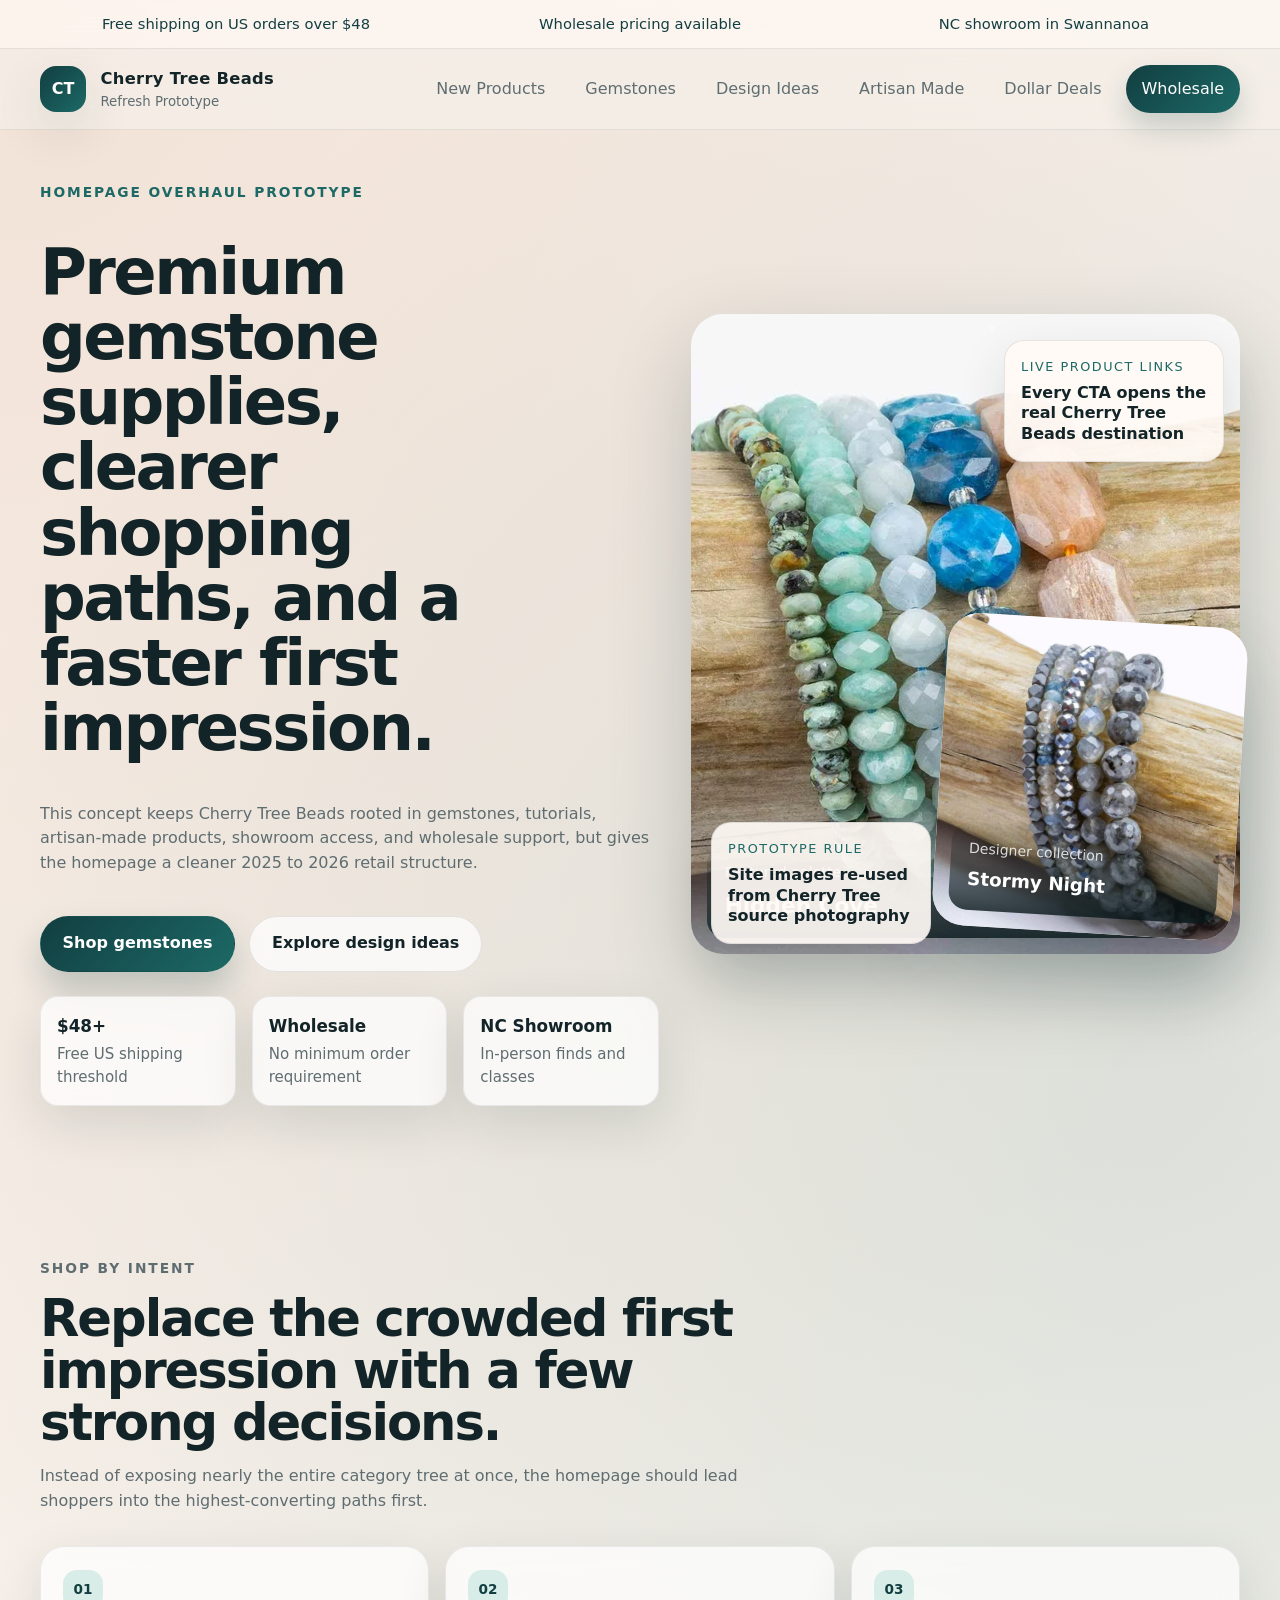
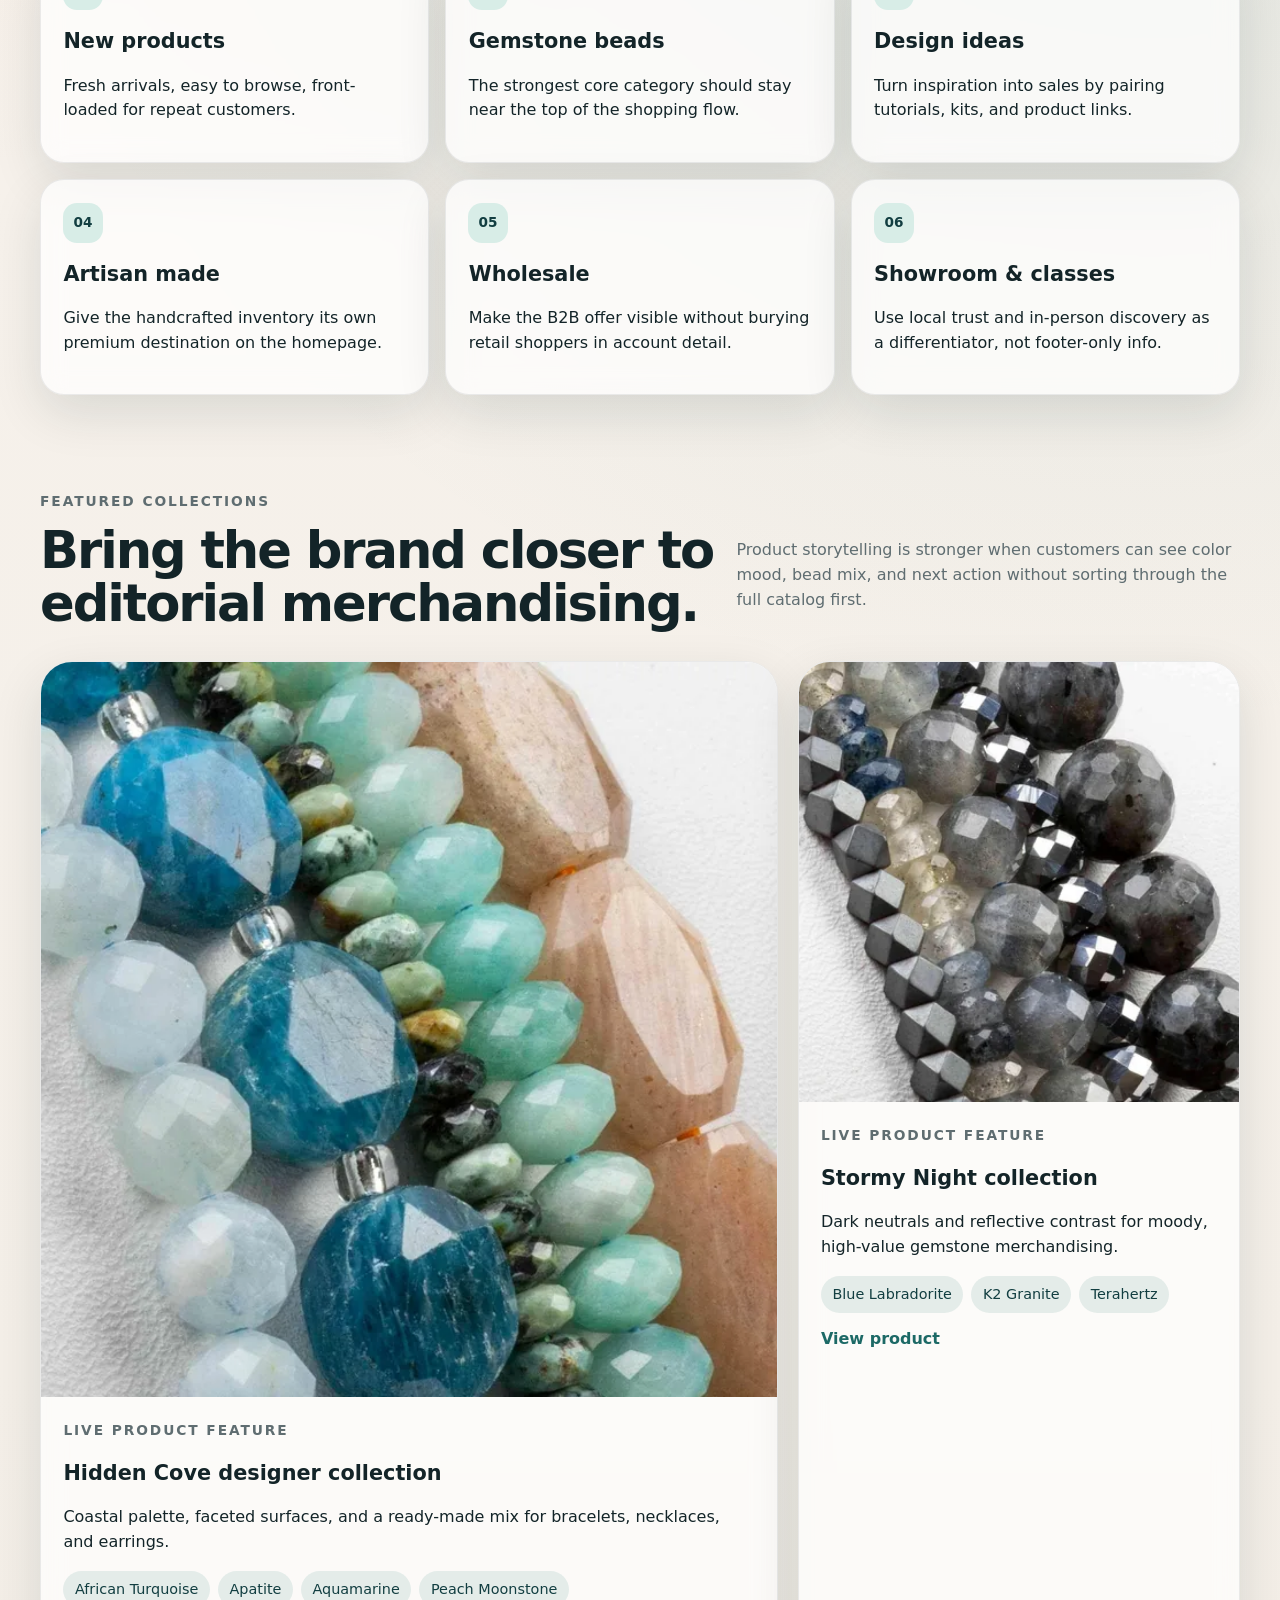
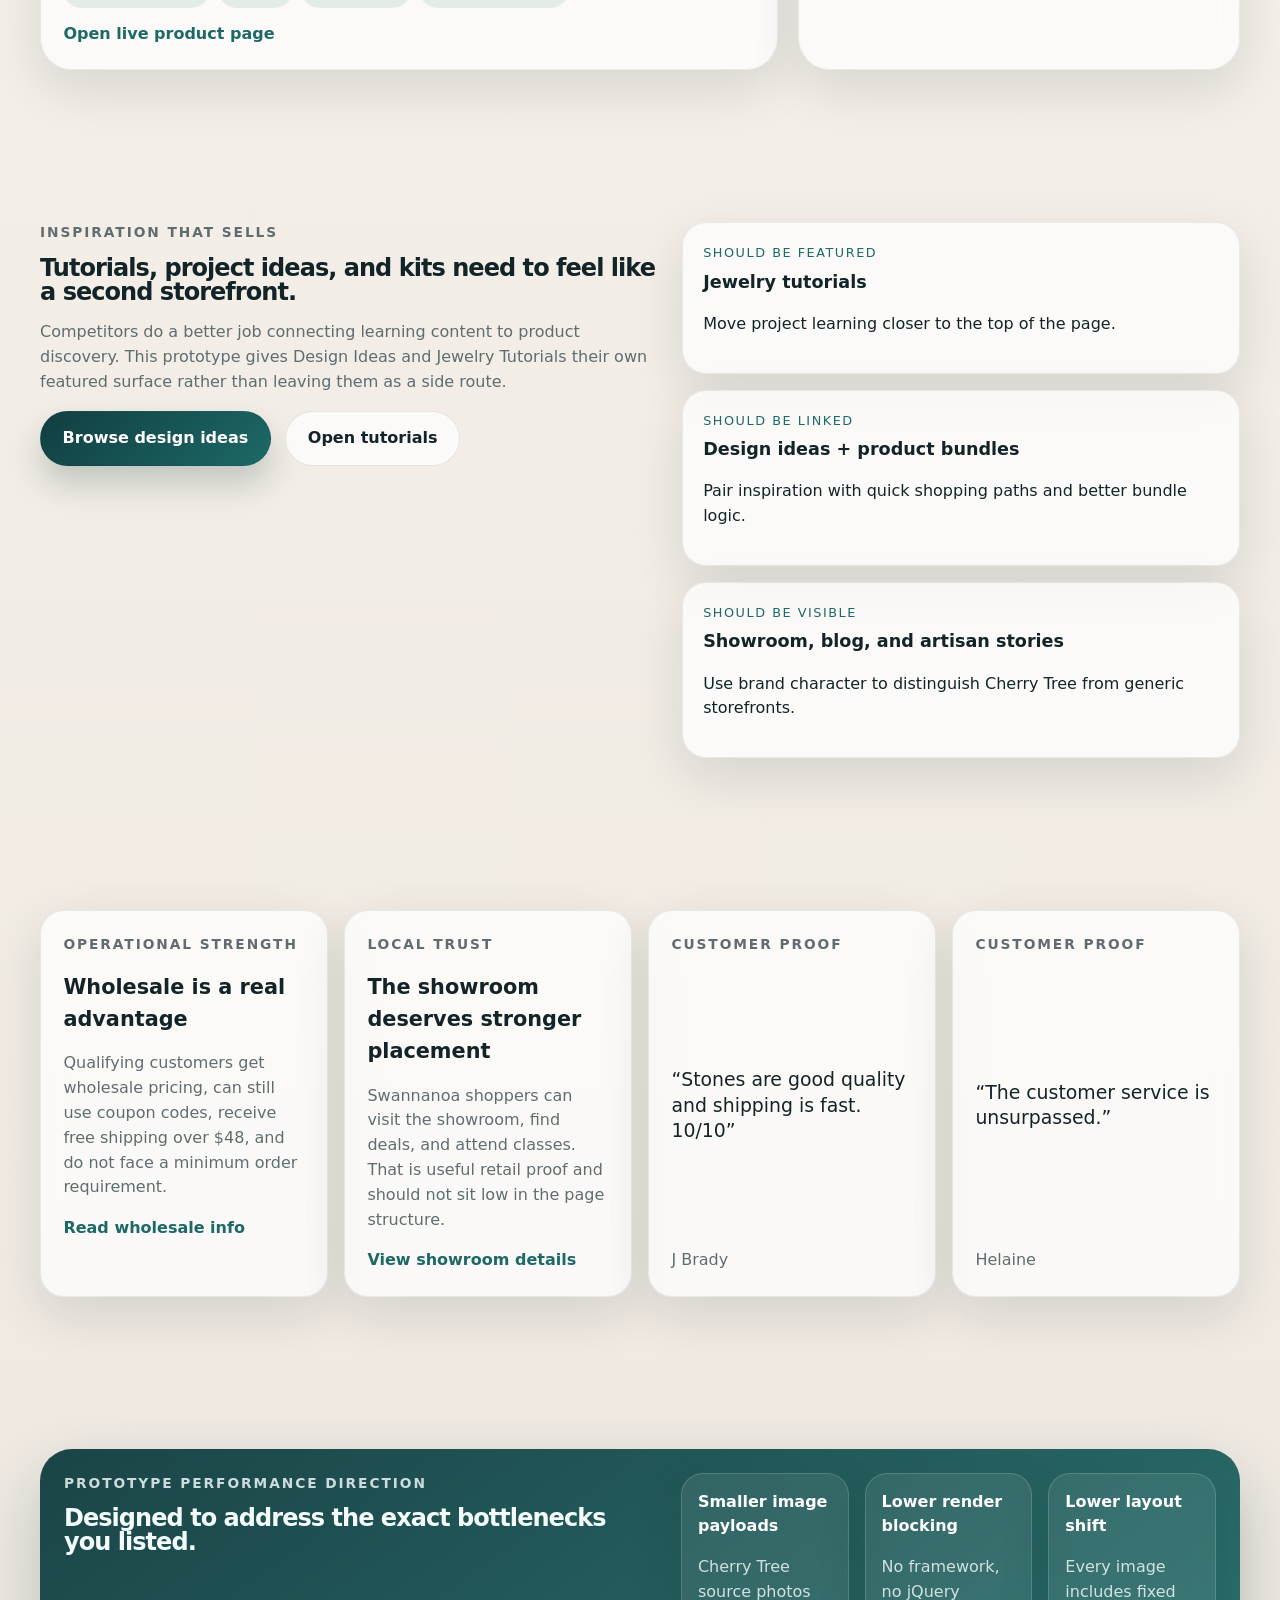
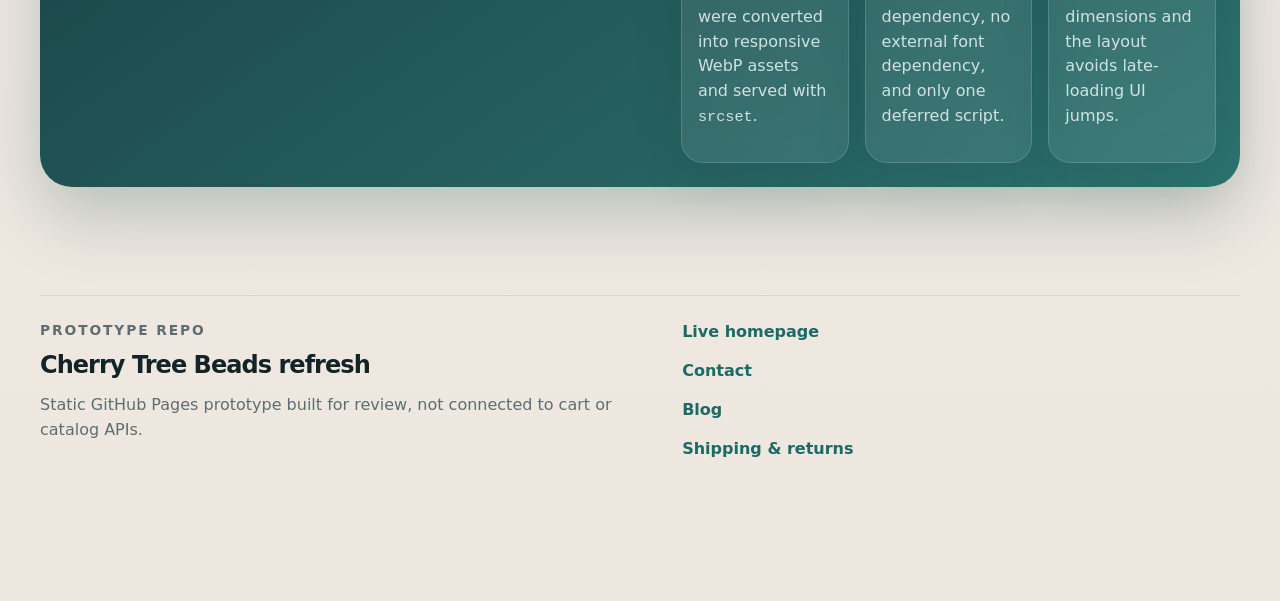
==== index.html @ 68a83ca1 "Add files via upload" ====
<!DOCTYPE html>
<html lang="en">
<head>
  <meta charset="UTF-8">
  <meta name="viewport" content="width=device-width, initial-scale=1.0">
  <title>Cherry Tree Beads Refresh Prototype</title>
  <meta name="description" content="A modern GitHub Pages prototype for a Cherry Tree Beads homepage refresh focused on stronger sales paths, cleaner brand presentation, and faster performance.">
  <meta name="theme-color" content="#11272a">
  <link rel="preload" as="image" href="assets/images/hidden-cove-hero-960.webp" imagesrcset="assets/images/hidden-cove-hero-640.webp 640w, assets/images/hidden-cove-hero-960.webp 960w, assets/images/hidden-cove-hero-1280.webp 1280w" imagesizes="(max-width: 900px) 92vw, 46vw">
  <link rel="preload" as="image" href="assets/images/stormy-night-hero-960.webp" imagesrcset="assets/images/stormy-night-hero-640.webp 640w, assets/images/stormy-night-hero-960.webp 960w, assets/images/stormy-night-hero-1280.webp 1280w" imagesizes="(max-width: 900px) 88vw, 32vw">
  <link rel="stylesheet" href="styles.css">
  <script defer src="script.js"></script>
</head>
<body>
  <a class="skip-link" href="#main">Skip to content</a>

  <div class="announcement-bar">
    <div class="container announcement-grid">
      <span>Free shipping on US orders over $48</span>
      <span>Wholesale pricing available</span>
      <span>NC showroom in Swannanoa</span>
    </div>
  </div>

  <header class="site-header">
    <div class="container header-shell">
      <a class="brand" href="https://cherrytreebeads.com/" target="_blank" rel="noreferrer">
        <span class="brand-mark" aria-hidden="true">CT</span>
        <span>
          <strong>Cherry Tree Beads</strong>
          <small>Refresh Prototype</small>
        </span>
      </a>

      <button class="menu-toggle" type="button" aria-expanded="false" aria-controls="site-nav">
        <span></span>
        <span></span>
        <span></span>
        <span class="sr-only">Toggle navigation</span>
      </button>

      <nav id="site-nav" class="site-nav" aria-label="Primary">
        <a href="https://cherrytreebeads.com/new-products/" target="_blank" rel="noreferrer">New Products</a>
        <a href="https://cherrytreebeads.com/beads/gemstone-beads-pendants/" target="_blank" rel="noreferrer">Gemstones</a>
        <a href="https://cherrytreebeads.com/design-ideas-kits/" target="_blank" rel="noreferrer">Design Ideas</a>
        <a href="https://cherrytreebeads.com/artisan-made/" target="_blank" rel="noreferrer">Artisan Made</a>
        <a href="https://cherrytreebeads.com/dollar-deals/" target="_blank" rel="noreferrer">Dollar Deals</a>
        <a class="nav-cta" href="https://cherrytreebeads.com/Wholesale-Information/" target="_blank" rel="noreferrer">Wholesale</a>
      </nav>
    </div>
  </header>

  <main id="main">
    <section class="hero section">
      <div class="container hero-grid">
        <div class="hero-copy">
          <p class="eyebrow">Homepage overhaul prototype</p>
          <h1>Premium gemstone supplies, clearer shopping paths, and a faster first impression.</h1>
          <p class="hero-lead">
            This concept keeps Cherry Tree Beads rooted in gemstones, tutorials, artisan-made products, showroom access, and wholesale support, but gives the homepage a cleaner 2025 to 2026 retail structure.
          </p>

          <div class="hero-actions">
            <a class="button button-primary" href="https://cherrytreebeads.com/beads/gemstone-beads-pendants/" target="_blank" rel="noreferrer">Shop gemstones</a>
            <a class="button button-secondary" href="https://cherrytreebeads.com/design-ideas-kits/" target="_blank" rel="noreferrer">Explore design ideas</a>
          </div>

          <div class="hero-trust" aria-label="Key store benefits">
            <article>
              <strong>$48+</strong>
              <span>Free US shipping threshold</span>
            </article>
            <article>
              <strong>Wholesale</strong>
              <span>No minimum order requirement</span>
            </article>
            <article>
              <strong>NC Showroom</strong>
              <span>In-person finds and classes</span>
            </article>
          </div>
        </div>

        <div class="hero-visual" aria-label="Cherry Tree Beads product photography sourced from the live site">
          <article class="hero-card hero-card-large lift">
            <a href="https://cherrytreebeads.com/hidden-cove-gemstone-strand-designer-collection/" target="_blank" rel="noreferrer">
              <img
                src="assets/images/hidden-cove-hero-960.webp"
                srcset="assets/images/hidden-cove-hero-640.webp 640w, assets/images/hidden-cove-hero-960.webp 960w, assets/images/hidden-cove-hero-1280.webp 1280w"
                sizes="(max-width: 900px) 92vw, 46vw"
                width="960"
                height="960"
                alt="Hidden Cove gemstone strand designer collection"
                fetchpriority="high"
              >
              <div class="image-meta">
                <p>Featured palette</p>
                <h2>Hidden Cove</h2>
              </div>
            </a>
          </article>

          <article class="hero-card hero-card-small tilt-left">
            <a href="https://cherrytreebeads.com/stormy-night-gemstone-strand-designer-collection/" target="_blank" rel="noreferrer">
              <img
                src="assets/images/stormy-night-hero-960.webp"
                srcset="assets/images/stormy-night-hero-640.webp 640w, assets/images/stormy-night-hero-960.webp 960w, assets/images/stormy-night-hero-1280.webp 1280w"
                sizes="(max-width: 900px) 80vw, 24vw"
                width="960"
                height="960"
                alt="Stormy Night gemstone strand designer collection"
              >
              <div class="image-meta compact">
                <p>Designer collection</p>
                <h2>Stormy Night</h2>
              </div>
            </a>
          </article>

          <div class="floating-note floating-note-top">
            <span>Live product links</span>
            <strong>Every CTA opens the real Cherry Tree Beads destination</strong>
          </div>

          <div class="floating-note floating-note-bottom">
            <span>Prototype rule</span>
            <strong>Site images re-used from Cherry Tree source photography</strong>
          </div>
        </div>
      </div>
    </section>

    <section class="section pathways">
      <div class="container">
        <div class="section-heading">
          <p class="eyebrow">Shop by intent</p>
          <h2>Replace the crowded first impression with a few strong decisions.</h2>
          <p>
            Instead of exposing nearly the entire category tree at once, the homepage should lead shoppers into the highest-converting paths first.
          </p>
        </div>

        <div class="pathway-grid">
          <a class="pathway-card" href="https://cherrytreebeads.com/new-products/" target="_blank" rel="noreferrer">
            <span class="pathway-icon">01</span>
            <h3>New products</h3>
            <p>Fresh arrivals, easy to browse, front-loaded for repeat customers.</p>
          </a>
          <a class="pathway-card" href="https://cherrytreebeads.com/beads/gemstone-beads-pendants/" target="_blank" rel="noreferrer">
            <span class="pathway-icon">02</span>
            <h3>Gemstone beads</h3>
            <p>The strongest core category should stay near the top of the shopping flow.</p>
          </a>
          <a class="pathway-card" href="https://cherrytreebeads.com/design-ideas-kits/" target="_blank" rel="noreferrer">
            <span class="pathway-icon">03</span>
            <h3>Design ideas</h3>
            <p>Turn inspiration into sales by pairing tutorials, kits, and product links.</p>
          </a>
          <a class="pathway-card" href="https://cherrytreebeads.com/artisan-made/" target="_blank" rel="noreferrer">
            <span class="pathway-icon">04</span>
            <h3>Artisan made</h3>
            <p>Give the handcrafted inventory its own premium destination on the homepage.</p>
          </a>
          <a class="pathway-card" href="https://cherrytreebeads.com/Wholesale-Information/" target="_blank" rel="noreferrer">
            <span class="pathway-icon">05</span>
            <h3>Wholesale</h3>
            <p>Make the B2B offer visible without burying retail shoppers in account detail.</p>
          </a>
          <a class="pathway-card" href="https://cherrytreebeads.com/nc-showroom/" target="_blank" rel="noreferrer">
            <span class="pathway-icon">06</span>
            <h3>Showroom & classes</h3>
            <p>Use local trust and in-person discovery as a differentiator, not footer-only info.</p>
          </a>
        </div>
      </div>
    </section>

    <section class="section spotlights">
      <div class="container">
        <div class="section-heading split-heading">
          <div>
            <p class="eyebrow">Featured collections</p>
            <h2>Bring the brand closer to editorial merchandising.</h2>
          </div>
          <div>
            <p>
              Product storytelling is stronger when customers can see color mood, bead mix, and next action without sorting through the full catalog first.
            </p>
          </div>
        </div>

        <div class="spotlight-grid">
          <article class="spotlight-card spotlight-card-large">
            <a class="spotlight-image" href="https://cherrytreebeads.com/hidden-cove-gemstone-strand-designer-collection/" target="_blank" rel="noreferrer">
              <img
                src="assets/images/hidden-cove-detail-640.webp"
                srcset="assets/images/hidden-cove-detail-400.webp 400w, assets/images/hidden-cove-detail-640.webp 640w, assets/images/hidden-cove-detail-960.webp 960w"
                sizes="(max-width: 900px) 100vw, 36vw"
                width="640"
                height="640"
                alt="Detail of the Hidden Cove gemstone strand collection"
                loading="lazy"
              >
            </a>
            <div class="spotlight-copy">
              <p class="eyebrow subtle">Live product feature</p>
              <h3>Hidden Cove designer collection</h3>
              <p>
                Coastal palette, faceted surfaces, and a ready-made mix for bracelets, necklaces, and earrings.
              </p>
              <div class="tag-row">
                <span>African Turquoise</span>
                <span>Apatite</span>
                <span>Aquamarine</span>
                <span>Peach Moonstone</span>
              </div>
              <a class="text-link" href="https://cherrytreebeads.com/hidden-cove-gemstone-strand-designer-collection/" target="_blank" rel="noreferrer">Open live product page</a>
            </div>
          </article>

          <article class="spotlight-card">
            <a class="spotlight-image" href="https://cherrytreebeads.com/stormy-night-gemstone-strand-designer-collection/" target="_blank" rel="noreferrer">
              <img
                src="assets/images/stormy-night-detail-640.webp"
                srcset="assets/images/stormy-night-detail-400.webp 400w, assets/images/stormy-night-detail-640.webp 640w, assets/images/stormy-night-detail-960.webp 960w"
                sizes="(max-width: 900px) 100vw, 28vw"
                width="640"
                height="640"
                alt="Detail of the Stormy Night gemstone strand collection"
                loading="lazy"
              >
            </a>
            <div class="spotlight-copy">
              <p class="eyebrow subtle">Live product feature</p>
              <h3>Stormy Night collection</h3>
              <p>Dark neutrals and reflective contrast for moody, high-value gemstone merchandising.</p>
              <div class="tag-row">
                <span>Blue Labradorite</span>
                <span>K2 Granite</span>
                <span>Terahertz</span>
              </div>
              <a class="text-link" href="https://cherrytreebeads.com/stormy-night-gemstone-strand-designer-collection/" target="_blank" rel="noreferrer">View product</a>
            </div>
          </article>
        </div>
      </div>
    </section>

    <section class="section inspiration">
      <div class="container inspiration-shell">
        <div class="inspiration-copy">
          <p class="eyebrow">Inspiration that sells</p>
          <h2>Tutorials, project ideas, and kits need to feel like a second storefront.</h2>
          <p>
            Competitors do a better job connecting learning content to product discovery. This prototype gives Design Ideas and Jewelry Tutorials their own featured surface rather than leaving them as a side route.
          </p>
          <div class="inspiration-actions">
            <a class="button button-primary" href="https://cherrytreebeads.com/design-ideas-kits/" target="_blank" rel="noreferrer">Browse design ideas</a>
            <a class="button button-secondary" href="https://cherrytreebeads.com/design-ideas/jewelry-tutorials/" target="_blank" rel="noreferrer">Open tutorials</a>
          </div>
        </div>

        <div class="inspiration-panel">
          <div class="mini-card">
            <span class="mini-label">Should be featured</span>
            <strong>Jewelry tutorials</strong>
            <p>Move project learning closer to the top of the page.</p>
          </div>
          <div class="mini-card">
            <span class="mini-label">Should be linked</span>
            <strong>Design ideas + product bundles</strong>
            <p>Pair inspiration with quick shopping paths and better bundle logic.</p>
          </div>
          <div class="mini-card">
            <span class="mini-label">Should be visible</span>
            <strong>Showroom, blog, and artisan stories</strong>
            <p>Use brand character to distinguish Cherry Tree from generic storefronts.</p>
          </div>
        </div>
      </div>
    </section>

    <section class="section evidence">
      <div class="container evidence-grid">
        <article class="evidence-card">
          <p class="eyebrow">Operational strength</p>
          <h3>Wholesale is a real advantage</h3>
          <p>
            Qualifying customers get wholesale pricing, can still use coupon codes, receive free shipping over $48, and do not face a minimum order requirement.
          </p>
          <a class="text-link" href="https://cherrytreebeads.com/Wholesale-Information/" target="_blank" rel="noreferrer">Read wholesale info</a>
        </article>

        <article class="evidence-card">
          <p class="eyebrow">Local trust</p>
          <h3>The showroom deserves stronger placement</h3>
          <p>
            Swannanoa shoppers can visit the showroom, find deals, and attend classes. That is useful retail proof and should not sit low in the page structure.
          </p>
          <a class="text-link" href="https://cherrytreebeads.com/nc-showroom/" target="_blank" rel="noreferrer">View showroom details</a>
        </article>

        <article class="evidence-card quote-card">
          <p class="eyebrow">Customer proof</p>
          <blockquote>
            “Stones are good quality and shipping is fast. 10/10”
          </blockquote>
          <span>J Brady</span>
        </article>

        <article class="evidence-card quote-card">
          <p class="eyebrow">Customer proof</p>
          <blockquote>
            “The customer service is unsurpassed.”
          </blockquote>
          <span>Helaine</span>
        </article>
      </div>
    </section>

    <section class="section performance-callout">
      <div class="container performance-shell">
        <div>
          <p class="eyebrow">Prototype performance direction</p>
          <h2>Designed to address the exact bottlenecks you listed.</h2>
        </div>

        <div class="performance-list">
          <article>
            <strong>Smaller image payloads</strong>
            <p>Cherry Tree source photos were converted into responsive WebP assets and served with <code>srcset</code>.</p>
          </article>
          <article>
            <strong>Lower render blocking</strong>
            <p>No framework, no jQuery dependency, no external font dependency, and only one deferred script.</p>
          </article>
          <article>
            <strong>Lower layout shift</strong>
            <p>Every image includes fixed dimensions and the layout avoids late-loading UI jumps.</p>
          </article>
        </div>
      </div>
    </section>
  </main>

  <footer class="site-footer section">
    <div class="container footer-grid">
      <div>
        <p class="eyebrow">Prototype repo</p>
        <h2>Cherry Tree Beads refresh</h2>
        <p>
          Static GitHub Pages prototype built for review, not connected to cart or catalog APIs.
        </p>
      </div>

      <div class="footer-links">
        <a href="https://cherrytreebeads.com/" target="_blank" rel="noreferrer">Live homepage</a>
        <a href="https://cherrytreebeads.com/contact-us/" target="_blank" rel="noreferrer">Contact</a>
        <a href="https://cherrytreebeads.com/blog/" target="_blank" rel="noreferrer">Blog</a>
        <a href="https://cherrytreebeads.com/shipping-returns/" target="_blank" rel="noreferrer">Shipping & returns</a>
      </div>
    </div>
  </footer>
</body>
</html>
---- styles.css ----
:root {
  --bg: #f4efe8;
  --surface: rgba(255, 255, 255, 0.72);
  --surface-strong: #fffaf6;
  --ink: #132428;
  --muted: #5f6d71;
  --line: rgba(19, 36, 40, 0.1);
  --accent: #1c6966;
  --accent-deep: #123e41;
  --accent-soft: #d8ede7;
  --warm: #d79a75;
  --shadow: 0 18px 50px rgba(17, 39, 42, 0.12);
  --radius-xl: 32px;
  --radius-lg: 24px;
  --radius-md: 18px;
  --container: min(1200px, calc(100vw - 2rem));
}

* {
  box-sizing: border-box;
}

html {
  scroll-behavior: smooth;
}

body {
  margin: 0;
  font-family: Inter, ui-sans-serif, system-ui, -apple-system, BlinkMacSystemFont, "Segoe UI", sans-serif;
  color: var(--ink);
  background:
    radial-gradient(circle at top left, rgba(215, 154, 117, 0.2), transparent 32%),
    radial-gradient(circle at right 10% top 20%, rgba(28, 105, 102, 0.12), transparent 28%),
    linear-gradient(180deg, #f9f4ef 0%, #f4efe8 55%, #ede7df 100%);
  line-height: 1.55;
}

img {
  display: block;
  max-width: 100%;
}

a {
  color: inherit;
  text-decoration: none;
}

button {
  font: inherit;
}

code {
  font-family: ui-monospace, SFMono-Regular, Menlo, Consolas, monospace;
  font-size: 0.95em;
}

.skip-link,
.sr-only {
  position: absolute;
  clip: rect(0, 0, 0, 0);
  clip-path: inset(50%);
  width: 1px;
  height: 1px;
  overflow: hidden;
  white-space: nowrap;
}

.skip-link:focus {
  clip: auto;
  clip-path: none;
  width: auto;
  height: auto;
  left: 1rem;
  top: 1rem;
  padding: 0.75rem 1rem;
  background: #fff;
  border-radius: 999px;
  z-index: 999;
}

.container {
  width: var(--container);
  margin: 0 auto;
}

.section {
  padding: 4.75rem 0;
}

.announcement-bar {
  border-bottom: 1px solid var(--line);
  backdrop-filter: blur(18px);
  background: rgba(255, 250, 246, 0.72);
}

.announcement-grid {
  display: grid;
  gap: 0.75rem;
  grid-template-columns: repeat(3, 1fr);
  padding: 0.8rem 0;
  font-size: 0.92rem;
  color: var(--accent-deep);
}

.announcement-grid span {
  text-align: center;
}

.site-header {
  position: sticky;
  top: 0;
  z-index: 50;
  backdrop-filter: blur(18px);
  background: rgba(244, 239, 232, 0.75);
  border-bottom: 1px solid rgba(19, 36, 40, 0.08);
}

.header-shell {
  display: flex;
  align-items: center;
  justify-content: space-between;
  gap: 1rem;
  padding: 1rem 0;
}

.brand {
  display: inline-flex;
  align-items: center;
  gap: 0.9rem;
  min-width: 0;
}

.brand strong,
.brand small {
  display: block;
}

.brand strong {
  font-size: 1.02rem;
  letter-spacing: 0.02em;
}

.brand small {
  color: var(--muted);
}

.brand-mark {
  display: grid;
  place-items: center;
  width: 46px;
  height: 46px;
  border-radius: 16px;
  background: linear-gradient(135deg, var(--accent-deep), var(--accent));
  color: white;
  font-weight: 700;
  box-shadow: var(--shadow);
}

.site-nav {
  display: flex;
  align-items: center;
  gap: 0.5rem;
  flex-wrap: wrap;
}

.site-nav a {
  padding: 0.72rem 1rem;
  border-radius: 999px;
  color: var(--muted);
  transition: background-color 0.2s ease, color 0.2s ease, transform 0.2s ease;
}

.site-nav a:hover,
.site-nav a:focus-visible,
.text-link:hover,
.text-link:focus-visible {
  color: var(--accent-deep);
}

.site-nav a:hover,
.site-nav a:focus-visible {
  background: rgba(255, 255, 255, 0.72);
}

.site-nav .nav-cta {
  background: linear-gradient(135deg, var(--accent-deep), var(--accent));
  color: #fff;
  box-shadow: 0 14px 28px rgba(18, 62, 65, 0.2);
}

.site-nav .nav-cta:hover,
.site-nav .nav-cta:focus-visible {
  color: #fff;
  transform: translateY(-1px);
}

.menu-toggle {
  display: none;
  width: 48px;
  height: 48px;
  padding: 0;
  border: 0;
  border-radius: 14px;
  background: rgba(255, 255, 255, 0.75);
  align-items: center;
  justify-content: center;
  flex-direction: column;
  gap: 4px;
  box-shadow: var(--shadow);
}

.menu-toggle span:not(.sr-only) {
  width: 20px;
  height: 2px;
  border-radius: 999px;
  background: var(--ink);
}

.hero {
  padding-top: 3.25rem;
}

.hero-grid {
  display: grid;
  gap: 2rem;
  grid-template-columns: minmax(0, 1.06fr) minmax(0, 0.94fr);
  align-items: center;
}

.eyebrow {
  margin: 0 0 0.75rem;
  font-size: 0.86rem;
  font-weight: 700;
  text-transform: uppercase;
  letter-spacing: 0.14em;
  color: var(--accent);
}

.eyebrow.subtle {
  color: var(--muted);
}

.hero h1,
.section-heading h2,
.inspiration-copy h2,
.performance-shell h2,
.site-footer h2 {
  margin: 0;
  line-height: 1.02;
  letter-spacing: -0.04em;
}

.hero h1 {
  font-size: clamp(2.7rem, 5vw, 5.2rem);
  max-width: 12ch;
}

.hero-lead,
.section-heading p,
.inspiration-copy p,
.evidence-card p,
.site-footer p {
  color: var(--muted);
}

.hero-copy {
  display: grid;
  gap: 1.5rem;
}

.hero-actions,
.inspiration-actions {
  display: flex;
  flex-wrap: wrap;
  gap: 0.9rem;
}

.button {
  display: inline-flex;
  align-items: center;
  justify-content: center;
  min-height: 52px;
  padding: 0.9rem 1.35rem;
  border-radius: 999px;
  border: 1px solid transparent;
  font-weight: 700;
  transition: transform 0.2s ease, box-shadow 0.2s ease, border-color 0.2s ease;
}

.button:hover,
.button:focus-visible {
  transform: translateY(-1px);
}

.button-primary {
  background: linear-gradient(135deg, var(--accent-deep), var(--accent));
  color: white;
  box-shadow: 0 18px 32px rgba(18, 62, 65, 0.22);
}

.button-secondary {
  background: rgba(255, 255, 255, 0.72);
  border-color: rgba(19, 36, 40, 0.1);
}

.hero-trust {
  display: grid;
  grid-template-columns: repeat(3, minmax(0, 1fr));
  gap: 1rem;
}

.hero-trust article,
.pathway-card,
.spotlight-card,
.mini-card,
.evidence-card,
.performance-list article {
  border: 1px solid rgba(19, 36, 40, 0.08);
  background: var(--surface);
  backdrop-filter: blur(12px);
  box-shadow: var(--shadow);
}

.hero-trust article {
  padding: 1rem;
  border-radius: var(--radius-md);
}

.hero-trust strong {
  display: block;
  font-size: 1.05rem;
}

.hero-trust span {
  display: block;
  margin-top: 0.25rem;
  color: var(--muted);
  font-size: 0.94rem;
}

.hero-visual {
  position: relative;
  min-height: 640px;
}

.hero-card {
  position: absolute;
  overflow: hidden;
  border-radius: var(--radius-xl);
  box-shadow: 0 32px 80px rgba(17, 39, 42, 0.22);
  background: #e8e3dd;
}

.hero-card a {
  display: block;
  height: 100%;
}

.hero-card img {
  width: 100%;
  height: 100%;
  object-fit: cover;
}

.hero-card-large {
  inset: 0 auto 0 0;
  width: min(100%, 570px);
}

.hero-card-small {
  right: 0;
  bottom: 2rem;
  width: min(58%, 300px);
  aspect-ratio: 0.96;
}

.image-meta {
  position: absolute;
  left: 1rem;
  right: 1rem;
  bottom: 1rem;
  padding: 1rem 1.1rem;
  border-radius: 18px;
  color: white;
  background: linear-gradient(180deg, rgba(7, 22, 25, 0.04), rgba(7, 22, 25, 0.8));
}

.image-meta p,
.image-meta h2 {
  margin: 0;
}

.image-meta p {
  opacity: 0.82;
  font-size: 0.88rem;
  margin-bottom: 0.3rem;
}

.image-meta h2 {
  font-size: 1.35rem;
}

.image-meta.compact h2 {
  font-size: 1.15rem;
}

.floating-note {
  position: absolute;
  max-width: 220px;
  padding: 1rem;
  border-radius: 20px;
  background: rgba(255, 250, 246, 0.92);
  border: 1px solid rgba(19, 36, 40, 0.1);
  box-shadow: var(--shadow);
}

.floating-note span,
.mini-label {
  display: block;
  font-size: 0.8rem;
  text-transform: uppercase;
  letter-spacing: 0.12em;
  color: var(--accent);
  margin-bottom: 0.35rem;
}

.floating-note strong {
  display: block;
  line-height: 1.3;
}

.floating-note-top {
  right: 1rem;
  top: 1rem;
}

.floating-note-bottom {
  left: 1.25rem;
  bottom: 1.25rem;
}

.lift {
  transform: translateY(-10px);
}

.tilt-left {
  transform: rotate(3.5deg);
}

.section-heading {
  max-width: 760px;
  margin-bottom: 2rem;
}

.section-heading h2 {
  font-size: clamp(2rem, 4vw, 3.4rem);
}

.pathway-grid,
.evidence-grid,
.performance-list {
  display: grid;
  gap: 1rem;
}

.pathway-grid {
  grid-template-columns: repeat(3, minmax(0, 1fr));
}

.pathway-card {
  border-radius: 24px;
  padding: 1.4rem;
  transition: transform 0.2s ease, border-color 0.2s ease;
}

.pathway-card:hover,
.pathway-card:focus-visible,
.spotlight-card:hover,
.spotlight-card:focus-within,
.mini-card:hover,
.evidence-card:hover {
  transform: translateY(-2px);
  border-color: rgba(28, 105, 102, 0.24);
}

.pathway-icon {
  display: inline-grid;
  place-items: center;
  width: 40px;
  height: 40px;
  border-radius: 14px;
  background: var(--accent-soft);
  color: var(--accent-deep);
  font-size: 0.85rem;
  font-weight: 700;
}

.pathway-card h3,
.spotlight-copy h3,
.evidence-card h3 {
  margin: 1rem 0 0.5rem;
  font-size: 1.3rem;
}

.spotlights {
  padding-top: 1.25rem;
}

.split-heading {
  display: grid;
  gap: 1rem;
  max-width: none;
  grid-template-columns: minmax(0, 1fr) minmax(0, 0.74fr);
  align-items: end;
}

.spotlight-grid {
  display: grid;
  gap: 1.25rem;
  grid-template-columns: minmax(0, 1.25fr) minmax(0, 0.75fr);
}

.spotlight-card {
  overflow: hidden;
  border-radius: var(--radius-xl);
}

.spotlight-image {
  display: block;
  aspect-ratio: 1 / 1;
  overflow: hidden;
}

.spotlight-image img {
  width: 100%;
  height: 100%;
  object-fit: cover;
}

.spotlight-copy {
  padding: 1.4rem;
}

.tag-row {
  display: flex;
  flex-wrap: wrap;
  gap: 0.5rem;
  margin: 1rem 0 0.9rem;
}

.tag-row span {
  padding: 0.45rem 0.72rem;
  border-radius: 999px;
  background: rgba(28, 105, 102, 0.1);
  color: var(--accent-deep);
  font-size: 0.9rem;
}

.text-link {
  font-weight: 700;
  color: var(--accent);
}

.inspiration-shell,
.performance-shell,
.footer-grid {
  display: grid;
  gap: 1.4rem;
  grid-template-columns: minmax(0, 1fr) minmax(0, 0.9fr);
  align-items: start;
}

.inspiration-panel {
  display: grid;
  gap: 1rem;
}

.mini-card {
  border-radius: 24px;
  padding: 1.25rem;
}

.mini-card strong {
  display: block;
  font-size: 1.1rem;
}

.evidence-grid {
  grid-template-columns: repeat(4, minmax(0, 1fr));
}

.evidence-card {
  border-radius: 24px;
  padding: 1.4rem;
}

.quote-card {
  display: flex;
  flex-direction: column;
  justify-content: space-between;
}

.quote-card blockquote {
  margin: 0.7rem 0 0;
  font-size: 1.18rem;
  line-height: 1.35;
}

.quote-card span {
  color: var(--muted);
  margin-top: 1rem;
}

.performance-shell {
  padding: 1.5rem;
  border-radius: 32px;
  background: linear-gradient(145deg, rgba(18, 62, 65, 0.96), rgba(28, 105, 102, 0.92));
  color: #f3fbfb;
  box-shadow: 0 28px 68px rgba(18, 62, 65, 0.24);
}

.performance-shell .eyebrow,
.performance-shell p,
.performance-shell code {
  color: rgba(243, 251, 251, 0.82);
}

.performance-list {
  grid-template-columns: repeat(3, minmax(0, 1fr));
}

.performance-list article {
  border-radius: 22px;
  background: rgba(255, 255, 255, 0.08);
  border-color: rgba(255, 255, 255, 0.16);
  padding: 1rem;
}

.performance-list strong {
  display: block;
  margin-bottom: 0.5rem;
  color: #fff;
}

.site-footer {
  padding-top: 2rem;
}

.footer-grid {
  padding: 1.5rem 0 4rem;
  border-top: 1px solid var(--line);
}

.footer-links {
  display: grid;
  gap: 0.9rem;
  justify-items: start;
}

.footer-links a {
  font-weight: 700;
  color: var(--accent);
}

@media (max-width: 1080px) {
  .hero-grid,
  .split-heading,
  .spotlight-grid,
  .inspiration-shell,
  .performance-shell,
  .footer-grid {
    grid-template-columns: 1fr;
  }

  .hero-visual {
    min-height: 720px;
  }

  .hero-card-large {
    width: min(100%, 680px);
  }

  .hero-card-small {
    width: min(54%, 320px);
  }

  .pathway-grid,
  .evidence-grid,
  .performance-list {
    grid-template-columns: repeat(2, minmax(0, 1fr));
  }
}

@media (max-width: 820px) {
  .announcement-grid,
  .hero-trust,
  .pathway-grid,
  .evidence-grid,
  .performance-list {
    grid-template-columns: 1fr;
  }

  .menu-toggle {
    display: inline-flex;
  }

  .site-nav {
    position: absolute;
    left: 1rem;
    right: 1rem;
    top: calc(100% + 0.5rem);
    display: none;
    flex-direction: column;
    align-items: stretch;
    padding: 0.9rem;
    border-radius: 20px;
    background: rgba(255, 250, 246, 0.96);
    box-shadow: var(--shadow);
    border: 1px solid var(--line);
  }

  .site-nav.is-open {
    display: flex;
  }

  .site-nav a {
    padding: 0.9rem 1rem;
  }

  .hero {
    padding-top: 2.4rem;
  }

  .hero h1 {
    max-width: 100%;
  }

  .hero-visual {
    min-height: 620px;
  }

  .hero-card-large {
    inset: 0 0 auto 0;
    width: 100%;
    height: 440px;
  }

  .hero-card-small {
    bottom: 1rem;
    right: 0.5rem;
    width: 46%;
  }

  .floating-note-top {
    top: auto;
    bottom: 9rem;
    right: 0.5rem;
  }

  .floating-note-bottom {
    left: 0.5rem;
    bottom: 0.5rem;
  }
}

@media (max-width: 540px) {
  .section {
    padding: 4rem 0;
  }

  .announcement-grid {
    padding: 0.8rem 0;
  }

  .announcement-grid span {
    text-align: left;
  }

  .header-shell {
    padding: 0.9rem 0;
  }

  .brand small {
    font-size: 0.82rem;
  }

  .hero-visual {
    min-height: 540px;
  }

  .hero-card-large {
    height: 350px;
  }

  .hero-card-small {
    width: 54%;
  }

  .floating-note {
    max-width: 180px;
    padding: 0.8rem;
  }
}
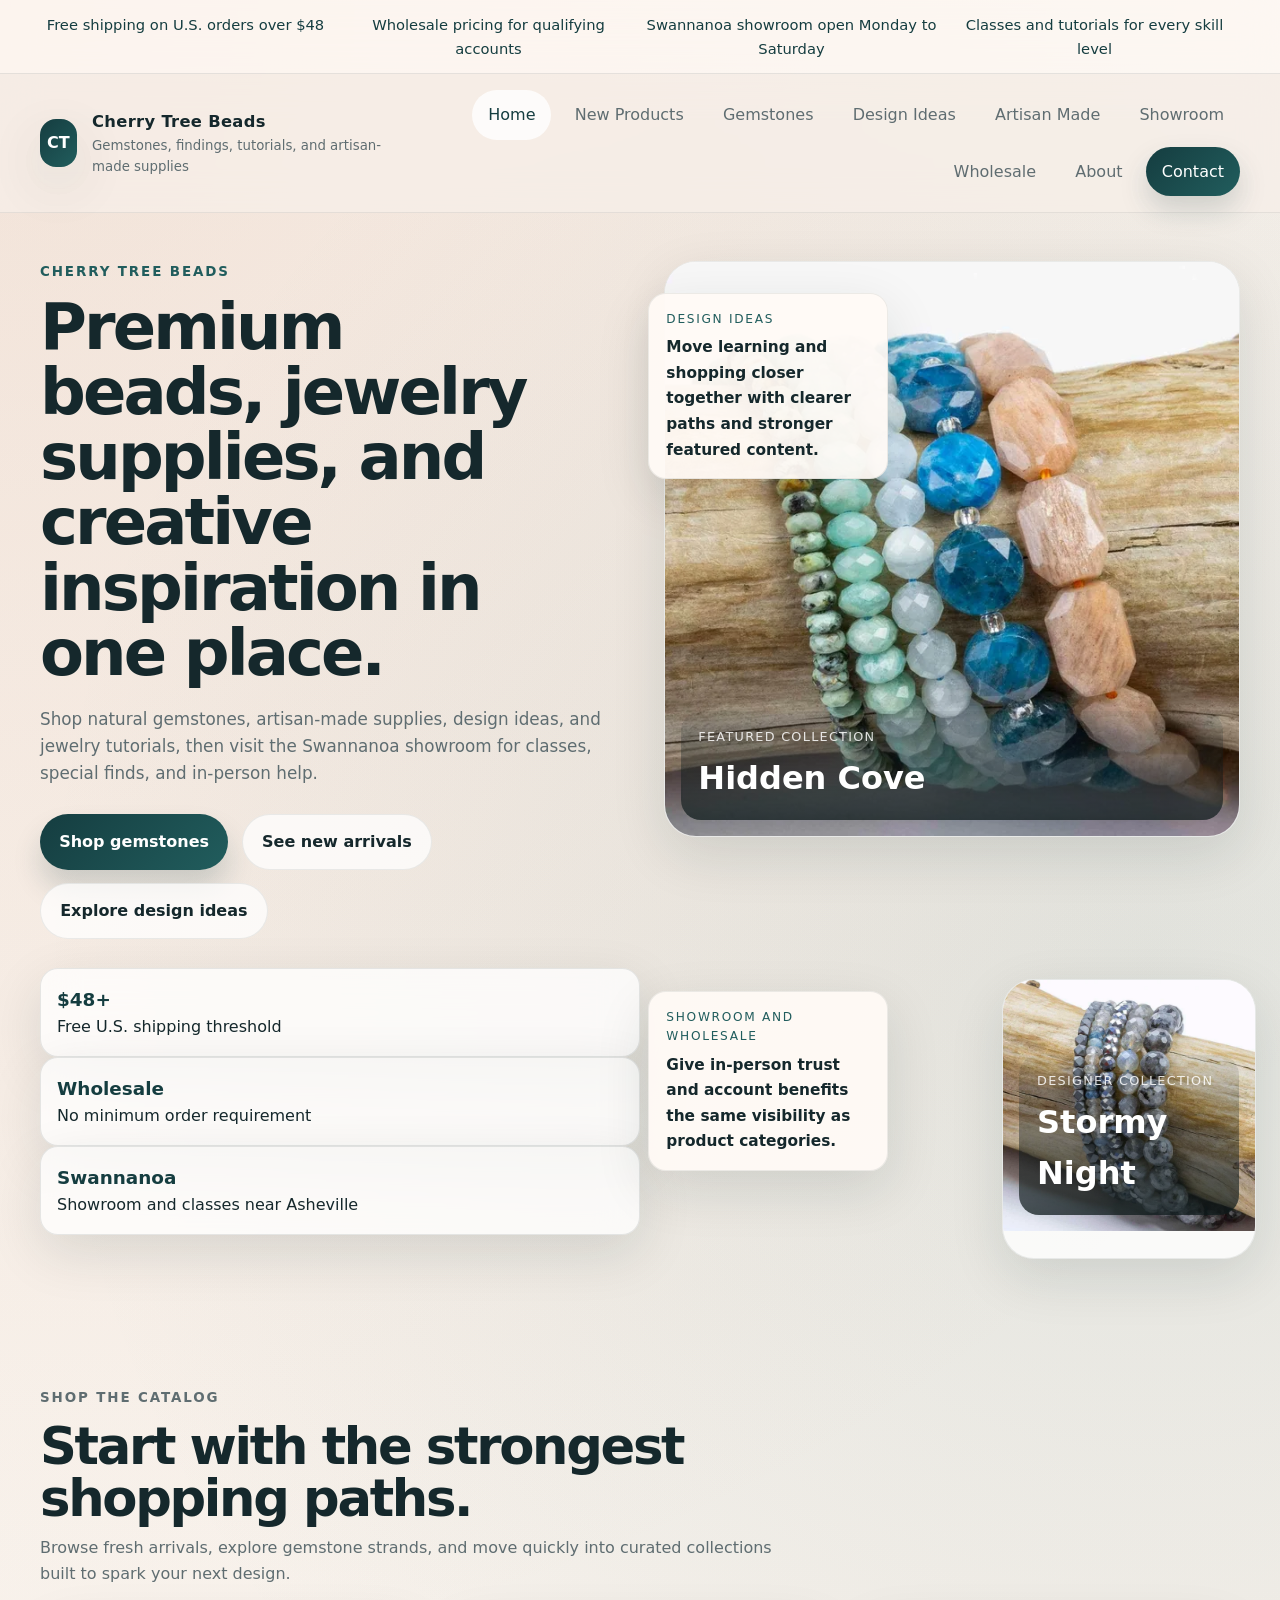
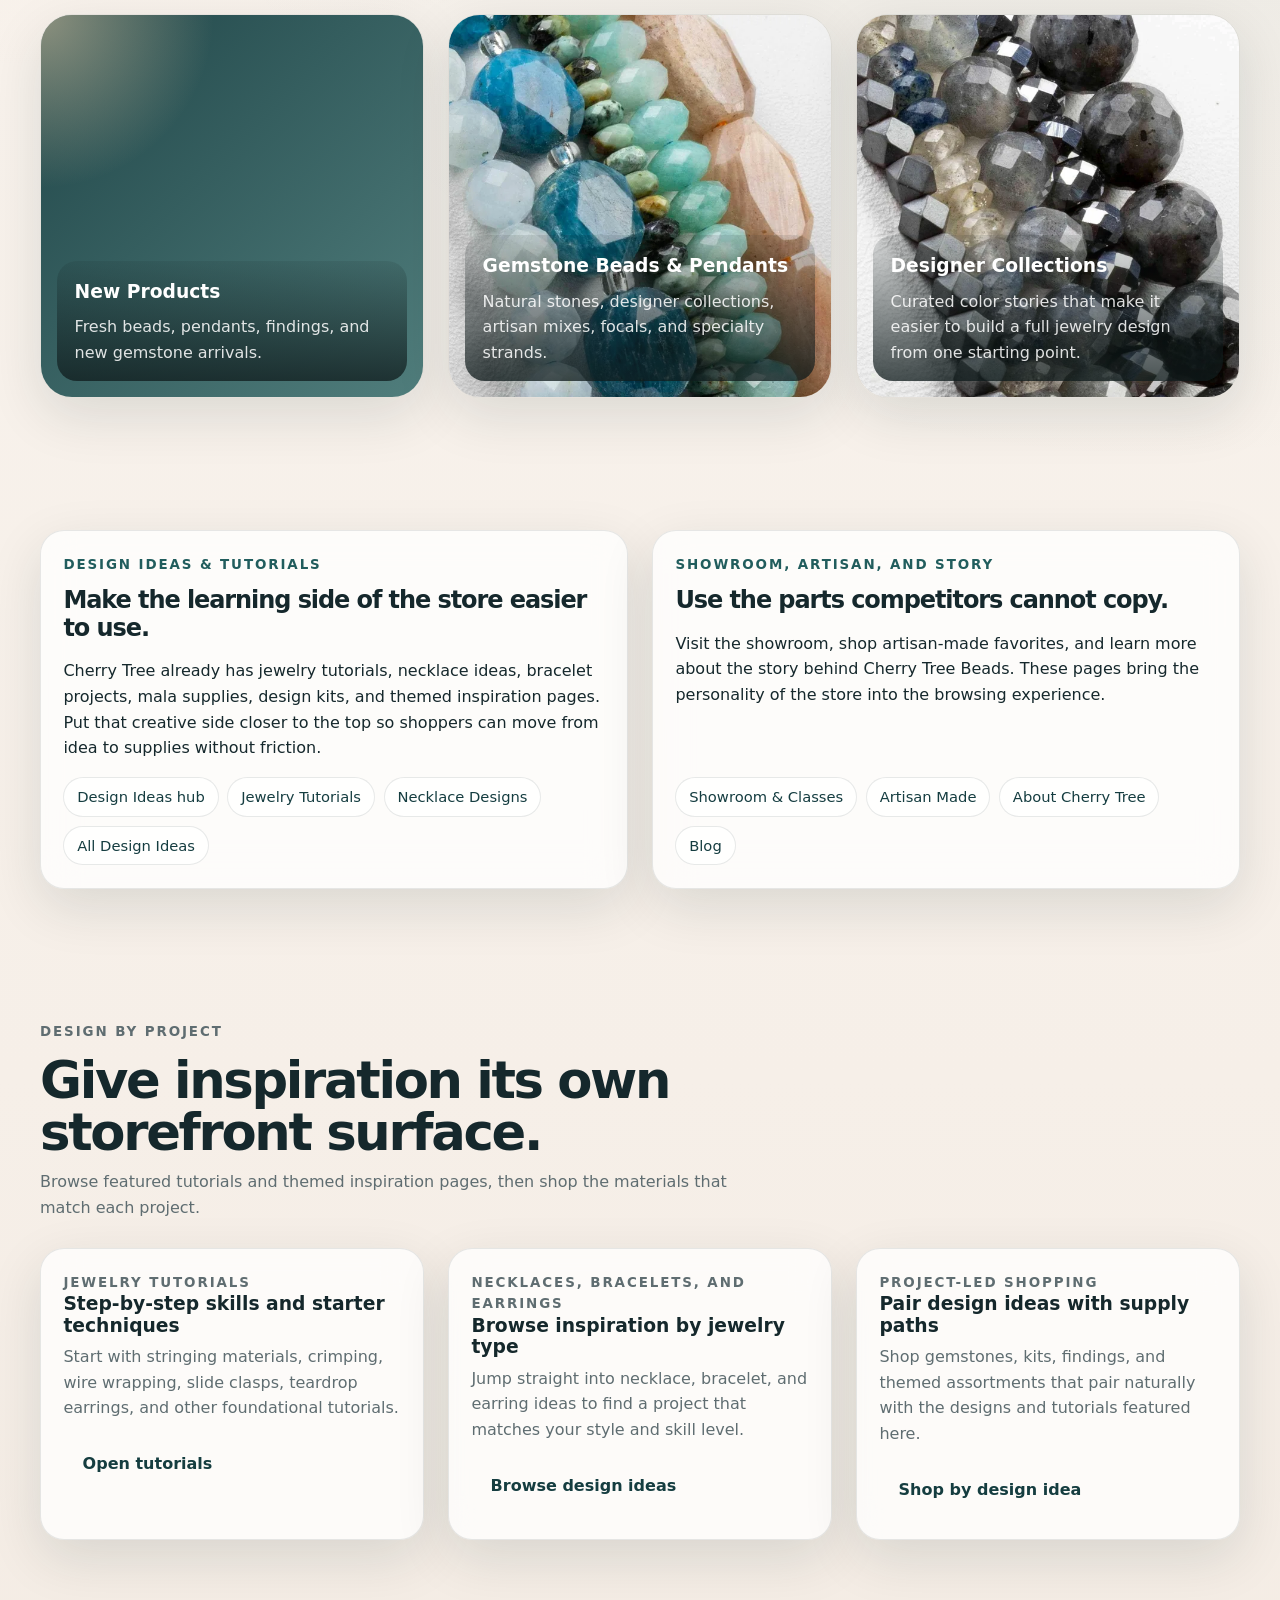
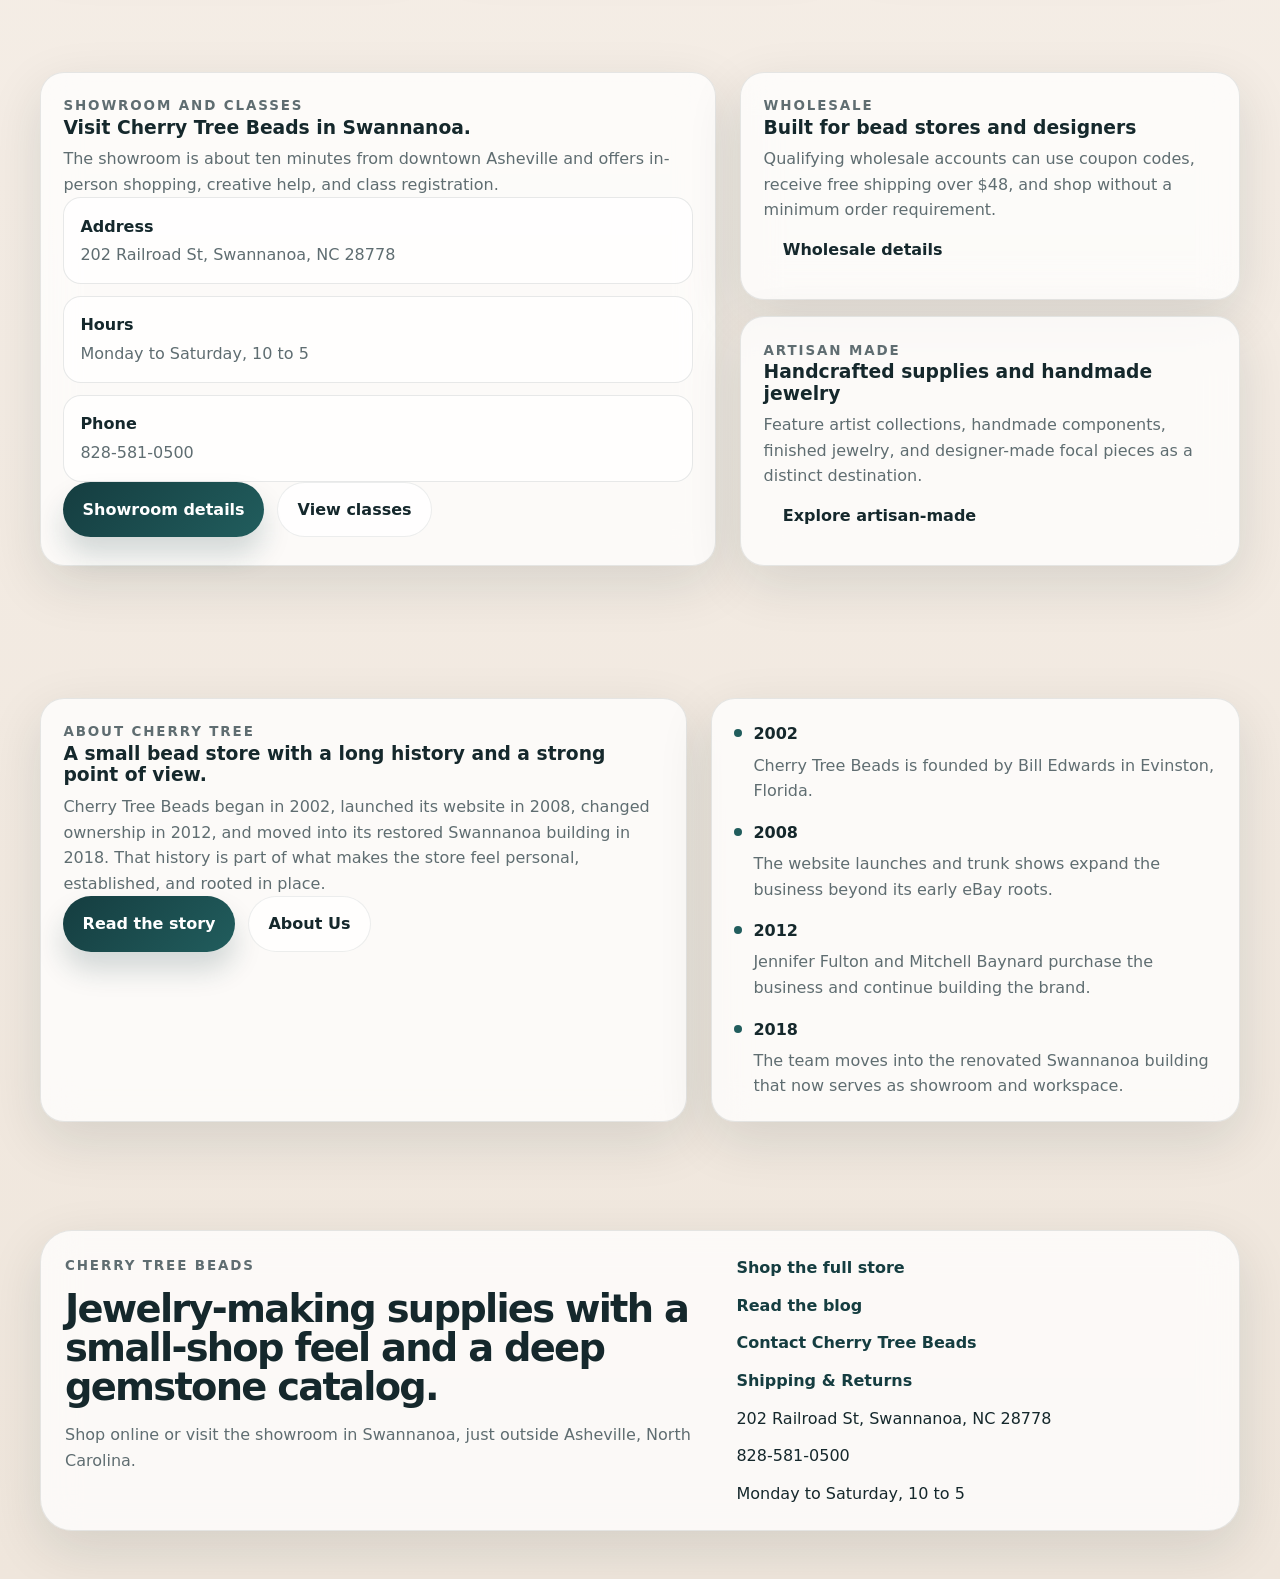
==== commit ab3d1b34: "Add files via upload" ====
--- a/index.html
+++ b/index.html
@@ -3,32 +3,34 @@
 <head>
   <meta charset="UTF-8">
   <meta name="viewport" content="width=device-width, initial-scale=1.0">
-  <title>Cherry Tree Beads Refresh Prototype</title>
-  <meta name="description" content="A modern GitHub Pages prototype for a Cherry Tree Beads homepage refresh focused on stronger sales paths, cleaner brand presentation, and faster performance.">
-  <meta name="theme-color" content="#11272a">
+  <title>Cherry Tree Beads | Gemstones, Jewelry Supplies, Tutorials, and Artisan-Made Finds</title>
+  <meta name="description" content="Shop Cherry Tree Beads for gemstones, artisan-made supplies, design ideas, tutorials, showroom classes, and wholesale jewelry-making materials.">
+  <meta name="theme-color" content="#153d40">
   <link rel="preload" as="image" href="assets/images/hidden-cove-hero-960.webp" imagesrcset="assets/images/hidden-cove-hero-640.webp 640w, assets/images/hidden-cove-hero-960.webp 960w, assets/images/hidden-cove-hero-1280.webp 1280w" imagesizes="(max-width: 900px) 92vw, 46vw">
-  <link rel="preload" as="image" href="assets/images/stormy-night-hero-960.webp" imagesrcset="assets/images/stormy-night-hero-640.webp 640w, assets/images/stormy-night-hero-960.webp 960w, assets/images/stormy-night-hero-1280.webp 1280w" imagesizes="(max-width: 900px) 88vw, 32vw">
+  <link rel="preload" as="image" href="assets/images/stormy-night-hero-960.webp" imagesrcset="assets/images/stormy-night-hero-640.webp 640w, assets/images/stormy-night-hero-960.webp 960w, assets/images/stormy-night-hero-1280.webp 1280w" imagesizes="(max-width: 900px) 82vw, 24vw">
   <link rel="stylesheet" href="styles.css">
   <script defer src="script.js"></script>
 </head>
-<body>
+<body data-page="home">
   <a class="skip-link" href="#main">Skip to content</a>
-
+  
   <div class="announcement-bar">
     <div class="container announcement-grid">
-      <span>Free shipping on US orders over $48</span>
-      <span>Wholesale pricing available</span>
-      <span>NC showroom in Swannanoa</span>
+      <span>Free shipping on U.S. orders over $48</span>
+      <span>Wholesale pricing for qualifying accounts</span>
+      <span>Swannanoa showroom open Monday to Saturday</span>
+      <span>Classes and tutorials for every skill level</span>
     </div>
   </div>
 
+  
   <header class="site-header">
     <div class="container header-shell">
-      <a class="brand" href="https://cherrytreebeads.com/" target="_blank" rel="noreferrer">
+      <a class="brand" href="index.html">
         <span class="brand-mark" aria-hidden="true">CT</span>
         <span>
           <strong>Cherry Tree Beads</strong>
-          <small>Refresh Prototype</small>
+          <small>Gemstones, findings, tutorials, and artisan-made supplies</small>
         </span>
       </a>
 
@@ -40,50 +42,55 @@
       </button>
 
       <nav id="site-nav" class="site-nav" aria-label="Primary">
-        <a href="https://cherrytreebeads.com/new-products/" target="_blank" rel="noreferrer">New Products</a>
-        <a href="https://cherrytreebeads.com/beads/gemstone-beads-pendants/" target="_blank" rel="noreferrer">Gemstones</a>
-        <a href="https://cherrytreebeads.com/design-ideas-kits/" target="_blank" rel="noreferrer">Design Ideas</a>
-        <a href="https://cherrytreebeads.com/artisan-made/" target="_blank" rel="noreferrer">Artisan Made</a>
-        <a href="https://cherrytreebeads.com/dollar-deals/" target="_blank" rel="noreferrer">Dollar Deals</a>
-        <a class="nav-cta" href="https://cherrytreebeads.com/Wholesale-Information/" target="_blank" rel="noreferrer">Wholesale</a>
+        <a href="index.html" data-page="home">Home</a>
+        <a href="https://cherrytreebeads.com/new-products/">New Products</a>
+        <a href="https://cherrytreebeads.com/beads/gemstone-beads-pendants/">Gemstones</a>
+        <a href="design-ideas.html" data-page="design-ideas">Design Ideas</a>
+        <a href="artisan-made.html" data-page="artisan-made">Artisan Made</a>
+        <a href="showroom.html" data-page="showroom">Showroom</a>
+        <a href="wholesale.html" data-page="wholesale">Wholesale</a>
+        <a href="about.html" data-page="about">About</a>
+        <a class="nav-cta" href="https://cherrytreebeads.com/contact-us/">Contact</a>
       </nav>
     </div>
   </header>
+
 
   <main id="main">
     <section class="hero section">
       <div class="container hero-grid">
         <div class="hero-copy">
-          <p class="eyebrow">Homepage overhaul prototype</p>
-          <h1>Premium gemstone supplies, clearer shopping paths, and a faster first impression.</h1>
+          <p class="eyebrow">Cherry Tree Beads</p>
+          <h1>Premium beads, jewelry supplies, and creative inspiration in one place.</h1>
           <p class="hero-lead">
-            This concept keeps Cherry Tree Beads rooted in gemstones, tutorials, artisan-made products, showroom access, and wholesale support, but gives the homepage a cleaner 2025 to 2026 retail structure.
+            Shop natural gemstones, artisan-made supplies, design ideas, and jewelry tutorials, then visit the Swannanoa showroom for classes, special finds, and in-person help.
           </p>
 
           <div class="hero-actions">
-            <a class="button button-primary" href="https://cherrytreebeads.com/beads/gemstone-beads-pendants/" target="_blank" rel="noreferrer">Shop gemstones</a>
-            <a class="button button-secondary" href="https://cherrytreebeads.com/design-ideas-kits/" target="_blank" rel="noreferrer">Explore design ideas</a>
+            <a class="button button-primary" href="https://cherrytreebeads.com/beads/gemstone-beads-pendants/">Shop gemstones</a>
+            <a class="button button-secondary" href="https://cherrytreebeads.com/new-products/">See new arrivals</a>
+            <a class="button button-secondary" href="design-ideas.html">Explore design ideas</a>
           </div>
 
           <div class="hero-trust" aria-label="Key store benefits">
             <article>
               <strong>$48+</strong>
-              <span>Free US shipping threshold</span>
+              <span>Free U.S. shipping threshold</span>
             </article>
             <article>
               <strong>Wholesale</strong>
               <span>No minimum order requirement</span>
             </article>
             <article>
-              <strong>NC Showroom</strong>
-              <span>In-person finds and classes</span>
+              <strong>Swannanoa</strong>
+              <span>Showroom and classes near Asheville</span>
             </article>
           </div>
         </div>
 
-        <div class="hero-visual" aria-label="Cherry Tree Beads product photography sourced from the live site">
-          <article class="hero-card hero-card-large lift">
-            <a href="https://cherrytreebeads.com/hidden-cove-gemstone-strand-designer-collection/" target="_blank" rel="noreferrer">
+        <div class="hero-visual" aria-label="Cherry Tree Beads product photography">
+          <article class="hero-card hero-card-large">
+            <a href="https://cherrytreebeads.com/hidden-cove-gemstone-strand-designer-collection/">
               <img
                 src="assets/images/hidden-cove-hero-960.webp"
                 srcset="assets/images/hidden-cove-hero-640.webp 640w, assets/images/hidden-cove-hero-960.webp 960w, assets/images/hidden-cove-hero-1280.webp 1280w"
@@ -94,272 +101,245 @@
                 fetchpriority="high"
               >
               <div class="image-meta">
-                <p>Featured palette</p>
+                <p>Featured collection</p>
                 <h2>Hidden Cove</h2>
               </div>
             </a>
           </article>
 
-          <article class="hero-card hero-card-small tilt-left">
-            <a href="https://cherrytreebeads.com/stormy-night-gemstone-strand-designer-collection/" target="_blank" rel="noreferrer">
+          <article class="hero-card hero-card-small">
+            <a href="https://cherrytreebeads.com/stormy-night-gemstone-strand-designer-collection/">
               <img
                 src="assets/images/stormy-night-hero-960.webp"
                 srcset="assets/images/stormy-night-hero-640.webp 640w, assets/images/stormy-night-hero-960.webp 960w, assets/images/stormy-night-hero-1280.webp 1280w"
-                sizes="(max-width: 900px) 80vw, 24vw"
+                sizes="(max-width: 900px) 82vw, 24vw"
                 width="960"
                 height="960"
                 alt="Stormy Night gemstone strand designer collection"
               >
-              <div class="image-meta compact">
+              <div class="image-meta">
                 <p>Designer collection</p>
-                <h2>Stormy Night</h2>
+                <h3>Stormy Night</h3>
               </div>
             </a>
           </article>
 
           <div class="floating-note floating-note-top">
-            <span>Live product links</span>
-            <strong>Every CTA opens the real Cherry Tree Beads destination</strong>
+            <span>Design ideas</span>
+            <strong>Move learning and shopping closer together with clearer paths and stronger featured content.</strong>
           </div>
 
           <div class="floating-note floating-note-bottom">
-            <span>Prototype rule</span>
-            <strong>Site images re-used from Cherry Tree source photography</strong>
-          </div>
-        </div>
-      </div>
-    </section>
-
-    <section class="section pathways">
+            <span>Showroom and wholesale</span>
+            <strong>Give in-person trust and account benefits the same visibility as product categories.</strong>
+          </div>
+        </div>
+      </div>
+    </section>
+
+    <section class="section">
       <div class="container">
         <div class="section-heading">
-          <p class="eyebrow">Shop by intent</p>
-          <h2>Replace the crowded first impression with a few strong decisions.</h2>
+          <p class="eyebrow">Shop the catalog</p>
+          <h2>Start with the strongest shopping paths.</h2>
           <p>
-            Instead of exposing nearly the entire category tree at once, the homepage should lead shoppers into the highest-converting paths first.
-          </p>
-        </div>
-
-        <div class="pathway-grid">
-          <a class="pathway-card" href="https://cherrytreebeads.com/new-products/" target="_blank" rel="noreferrer">
-            <span class="pathway-icon">01</span>
-            <h3>New products</h3>
-            <p>Fresh arrivals, easy to browse, front-loaded for repeat customers.</p>
+            Browse fresh arrivals, explore gemstone strands, and move quickly into curated collections built to spark your next design.
+          </p>
+        </div>
+
+        <div class="catalog-grid">
+          <a class="catalog-card" href="https://cherrytreebeads.com/new-products/">
+            <div class="placeholder"></div>
+            <div class="overlay">
+              <h3>New Products</h3>
+              <p>Fresh beads, pendants, findings, and new gemstone arrivals.</p>
+            </div>
           </a>
-          <a class="pathway-card" href="https://cherrytreebeads.com/beads/gemstone-beads-pendants/" target="_blank" rel="noreferrer">
-            <span class="pathway-icon">02</span>
-            <h3>Gemstone beads</h3>
-            <p>The strongest core category should stay near the top of the shopping flow.</p>
+          <a class="catalog-card" href="https://cherrytreebeads.com/beads/gemstone-beads-pendants/">
+            <img src="assets/images/hidden-cove-detail-640.webp" srcset="assets/images/hidden-cove-detail-400.webp 400w, assets/images/hidden-cove-detail-640.webp 640w, assets/images/hidden-cove-detail-960.webp 960w" sizes="(max-width: 980px) 100vw, 32vw" width="640" height="640" alt="Gemstone bead assortment">
+            <div class="overlay">
+              <h3>Gemstone Beads &amp; Pendants</h3>
+              <p>Natural stones, designer collections, artisan mixes, focals, and specialty strands.</p>
+            </div>
           </a>
-          <a class="pathway-card" href="https://cherrytreebeads.com/design-ideas-kits/" target="_blank" rel="noreferrer">
-            <span class="pathway-icon">03</span>
-            <h3>Design ideas</h3>
-            <p>Turn inspiration into sales by pairing tutorials, kits, and product links.</p>
+          <a class="catalog-card" href="https://cherrytreebeads.com/beads/gemstone-beads-pendants/designer-gemstone-collections/">
+            <img src="assets/images/stormy-night-detail-640.webp" srcset="assets/images/stormy-night-detail-400.webp 400w, assets/images/stormy-night-detail-640.webp 640w, assets/images/stormy-night-detail-960.webp 960w" sizes="(max-width: 980px) 100vw, 32vw" width="640" height="640" alt="Designer gemstone collection detail">
+            <div class="overlay">
+              <h3>Designer Collections</h3>
+              <p>Curated color stories that make it easier to build a full jewelry design from one starting point.</p>
+            </div>
           </a>
-          <a class="pathway-card" href="https://cherrytreebeads.com/artisan-made/" target="_blank" rel="noreferrer">
-            <span class="pathway-icon">04</span>
-            <h3>Artisan made</h3>
-            <p>Give the handcrafted inventory its own premium destination on the homepage.</p>
-          </a>
-          <a class="pathway-card" href="https://cherrytreebeads.com/Wholesale-Information/" target="_blank" rel="noreferrer">
-            <span class="pathway-icon">05</span>
-            <h3>Wholesale</h3>
-            <p>Make the B2B offer visible without burying retail shoppers in account detail.</p>
-          </a>
-          <a class="pathway-card" href="https://cherrytreebeads.com/nc-showroom/" target="_blank" rel="noreferrer">
-            <span class="pathway-icon">06</span>
-            <h3>Showroom & classes</h3>
-            <p>Use local trust and in-person discovery as a differentiator, not footer-only info.</p>
-          </a>
-        </div>
-      </div>
-    </section>
-
-    <section class="section spotlights">
+        </div>
+      </div>
+    </section>
+
+    <section class="section-tight">
+      <div class="container split-layout">
+        <article class="split-card">
+          <div>
+            <p class="eyebrow">Design ideas &amp; tutorials</p>
+            <h2>Make the learning side of the store easier to use.</h2>
+            <p>
+              Cherry Tree already has jewelry tutorials, necklace ideas, bracelet projects, mala supplies, design kits, and themed inspiration pages. Put that creative side closer to the top so shoppers can move from idea to supplies without friction.
+            </p>
+          </div>
+          <div class="link-list">
+            <a href="design-ideas.html">Design Ideas hub</a>
+            <a href="https://cherrytreebeads.com/design-ideas/jewelry-tutorials/">Jewelry Tutorials</a>
+            <a href="https://cherrytreebeads.com/Design-Ideas/Necklace-Designs/">Necklace Designs</a>
+            <a href="https://cherrytreebeads.com/design-ideas/">All Design Ideas</a>
+          </div>
+        </article>
+
+        <article class="split-card">
+          <div>
+            <p class="eyebrow">Showroom, artisan, and story</p>
+            <h2>Use the parts competitors cannot copy.</h2>
+            <p>
+              Visit the showroom, shop artisan-made favorites, and learn more about the story behind Cherry Tree Beads. These pages bring the personality of the store into the browsing experience.
+            </p>
+          </div>
+          <div class="link-list">
+            <a href="showroom.html">Showroom &amp; Classes</a>
+            <a href="artisan-made.html">Artisan Made</a>
+            <a href="about.html">About Cherry Tree</a>
+            <a href="https://cherrytreebeads.com/blog/">Blog</a>
+          </div>
+        </article>
+      </div>
+    </section>
+
+    <section class="section">
       <div class="container">
-        <div class="section-heading split-heading">
-          <div>
-            <p class="eyebrow">Featured collections</p>
-            <h2>Bring the brand closer to editorial merchandising.</h2>
-          </div>
-          <div>
-            <p>
-              Product storytelling is stronger when customers can see color mood, bead mix, and next action without sorting through the full catalog first.
-            </p>
-          </div>
-        </div>
-
-        <div class="spotlight-grid">
-          <article class="spotlight-card spotlight-card-large">
-            <a class="spotlight-image" href="https://cherrytreebeads.com/hidden-cove-gemstone-strand-designer-collection/" target="_blank" rel="noreferrer">
-              <img
-                src="assets/images/hidden-cove-detail-640.webp"
-                srcset="assets/images/hidden-cove-detail-400.webp 400w, assets/images/hidden-cove-detail-640.webp 640w, assets/images/hidden-cove-detail-960.webp 960w"
-                sizes="(max-width: 900px) 100vw, 36vw"
-                width="640"
-                height="640"
-                alt="Detail of the Hidden Cove gemstone strand collection"
-                loading="lazy"
-              >
-            </a>
-            <div class="spotlight-copy">
-              <p class="eyebrow subtle">Live product feature</p>
-              <h3>Hidden Cove designer collection</h3>
-              <p>
-                Coastal palette, faceted surfaces, and a ready-made mix for bracelets, necklaces, and earrings.
-              </p>
-              <div class="tag-row">
-                <span>African Turquoise</span>
-                <span>Apatite</span>
-                <span>Aquamarine</span>
-                <span>Peach Moonstone</span>
-              </div>
-              <a class="text-link" href="https://cherrytreebeads.com/hidden-cove-gemstone-strand-designer-collection/" target="_blank" rel="noreferrer">Open live product page</a>
-            </div>
-          </article>
-
-          <article class="spotlight-card">
-            <a class="spotlight-image" href="https://cherrytreebeads.com/stormy-night-gemstone-strand-designer-collection/" target="_blank" rel="noreferrer">
-              <img
-                src="assets/images/stormy-night-detail-640.webp"
-                srcset="assets/images/stormy-night-detail-400.webp 400w, assets/images/stormy-night-detail-640.webp 640w, assets/images/stormy-night-detail-960.webp 960w"
-                sizes="(max-width: 900px) 100vw, 28vw"
-                width="640"
-                height="640"
-                alt="Detail of the Stormy Night gemstone strand collection"
-                loading="lazy"
-              >
-            </a>
-            <div class="spotlight-copy">
-              <p class="eyebrow subtle">Live product feature</p>
-              <h3>Stormy Night collection</h3>
-              <p>Dark neutrals and reflective contrast for moody, high-value gemstone merchandising.</p>
-              <div class="tag-row">
-                <span>Blue Labradorite</span>
-                <span>K2 Granite</span>
-                <span>Terahertz</span>
-              </div>
-              <a class="text-link" href="https://cherrytreebeads.com/stormy-night-gemstone-strand-designer-collection/" target="_blank" rel="noreferrer">View product</a>
-            </div>
-          </article>
-        </div>
-      </div>
-    </section>
-
-    <section class="section inspiration">
-      <div class="container inspiration-shell">
-        <div class="inspiration-copy">
-          <p class="eyebrow">Inspiration that sells</p>
-          <h2>Tutorials, project ideas, and kits need to feel like a second storefront.</h2>
+        <div class="section-heading">
+          <p class="eyebrow">Design by project</p>
+          <h2>Give inspiration its own storefront surface.</h2>
           <p>
-            Competitors do a better job connecting learning content to product discovery. This prototype gives Design Ideas and Jewelry Tutorials their own featured surface rather than leaving them as a side route.
-          </p>
-          <div class="inspiration-actions">
-            <a class="button button-primary" href="https://cherrytreebeads.com/design-ideas-kits/" target="_blank" rel="noreferrer">Browse design ideas</a>
-            <a class="button button-secondary" href="https://cherrytreebeads.com/design-ideas/jewelry-tutorials/" target="_blank" rel="noreferrer">Open tutorials</a>
-          </div>
-        </div>
-
-        <div class="inspiration-panel">
-          <div class="mini-card">
-            <span class="mini-label">Should be featured</span>
-            <strong>Jewelry tutorials</strong>
-            <p>Move project learning closer to the top of the page.</p>
-          </div>
-          <div class="mini-card">
-            <span class="mini-label">Should be linked</span>
-            <strong>Design ideas + product bundles</strong>
-            <p>Pair inspiration with quick shopping paths and better bundle logic.</p>
-          </div>
-          <div class="mini-card">
-            <span class="mini-label">Should be visible</span>
-            <strong>Showroom, blog, and artisan stories</strong>
-            <p>Use brand character to distinguish Cherry Tree from generic storefronts.</p>
-          </div>
-        </div>
-      </div>
-    </section>
-
-    <section class="section evidence">
-      <div class="container evidence-grid">
-        <article class="evidence-card">
-          <p class="eyebrow">Operational strength</p>
-          <h3>Wholesale is a real advantage</h3>
+            Browse featured tutorials and themed inspiration pages, then shop the materials that match each project.
+          </p>
+        </div>
+
+        <div class="feature-grid">
+          <article class="card">
+            <p class="eyebrow subtle">Jewelry tutorials</p>
+            <h3>Step-by-step skills and starter techniques</h3>
+            <p>Start with stringing materials, crimping, wire wrapping, slide clasps, teardrop earrings, and other foundational tutorials.</p>
+            <a class="button-link" href="https://cherrytreebeads.com/design-ideas/jewelry-tutorials/">Open tutorials</a>
+          </article>
+          <article class="card">
+            <p class="eyebrow subtle">Necklaces, bracelets, and earrings</p>
+            <h3>Browse inspiration by jewelry type</h3>
+            <p>Jump straight into necklace, bracelet, and earring ideas to find a project that matches your style and skill level.</p>
+            <a class="button-link" href="design-ideas.html">Browse design ideas</a>
+          </article>
+          <article class="card">
+            <p class="eyebrow subtle">Project-led shopping</p>
+            <h3>Pair design ideas with supply paths</h3>
+            <p>Shop gemstones, kits, findings, and themed assortments that pair naturally with the designs and tutorials featured here.</p>
+            <a class="button-link" href="https://cherrytreebeads.com/design-ideas/">Shop by design idea</a>
+          </article>
+        </div>
+      </div>
+    </section>
+
+    <section class="section-tight">
+      <div class="container detail-grid">
+        <div class="text-block">
+          <p class="eyebrow">Showroom and classes</p>
+          <h3>Visit Cherry Tree Beads in Swannanoa.</h3>
           <p>
-            Qualifying customers get wholesale pricing, can still use coupon codes, receive free shipping over $48, and do not face a minimum order requirement.
-          </p>
-          <a class="text-link" href="https://cherrytreebeads.com/Wholesale-Information/" target="_blank" rel="noreferrer">Read wholesale info</a>
-        </article>
-
-        <article class="evidence-card">
-          <p class="eyebrow">Local trust</p>
-          <h3>The showroom deserves stronger placement</h3>
+            The showroom is about ten minutes from downtown Asheville and offers in-person shopping, creative help, and class registration.
+          </p>
+          <ul class="utility-list">
+            <li><strong>Address</strong><span>202 Railroad St, Swannanoa, NC 28778</span></li>
+            <li><strong>Hours</strong><span>Monday to Saturday, 10 to 5</span></li>
+            <li><strong>Phone</strong><span>828-581-0500</span></li>
+          </ul>
+          <div class="cta-row">
+            <a class="button button-primary" href="showroom.html">Showroom details</a>
+            <a class="button button-secondary" href="https://cherrytreebeads.com/classes/">View classes</a>
+          </div>
+        </div>
+
+        <div class="info-list">
+          <article class="info-card">
+            <p class="eyebrow subtle">Wholesale</p>
+            <h3>Built for bead stores and designers</h3>
+            <p>Qualifying wholesale accounts can use coupon codes, receive free shipping over $48, and shop without a minimum order requirement.</p>
+            <a class="button-link" href="wholesale.html">Wholesale details</a>
+          </article>
+          <article class="info-card">
+            <p class="eyebrow subtle">Artisan made</p>
+            <h3>Handcrafted supplies and handmade jewelry</h3>
+            <p>Feature artist collections, handmade components, finished jewelry, and designer-made focal pieces as a distinct destination.</p>
+            <a class="button-link" href="artisan-made.html">Explore artisan-made</a>
+          </article>
+        </div>
+      </div>
+    </section>
+
+    <section class="section">
+      <div class="container story-grid">
+        <div class="text-block">
+          <p class="eyebrow">About Cherry Tree</p>
+          <h3>A small bead store with a long history and a strong point of view.</h3>
           <p>
-            Swannanoa shoppers can visit the showroom, find deals, and attend classes. That is useful retail proof and should not sit low in the page structure.
-          </p>
-          <a class="text-link" href="https://cherrytreebeads.com/nc-showroom/" target="_blank" rel="noreferrer">View showroom details</a>
-        </article>
-
-        <article class="evidence-card quote-card">
-          <p class="eyebrow">Customer proof</p>
-          <blockquote>
-            “Stones are good quality and shipping is fast. 10/10”
-          </blockquote>
-          <span>J Brady</span>
-        </article>
-
-        <article class="evidence-card quote-card">
-          <p class="eyebrow">Customer proof</p>
-          <blockquote>
-            “The customer service is unsurpassed.”
-          </blockquote>
-          <span>Helaine</span>
-        </article>
-      </div>
-    </section>
-
-    <section class="section performance-callout">
-      <div class="container performance-shell">
-        <div>
-          <p class="eyebrow">Prototype performance direction</p>
-          <h2>Designed to address the exact bottlenecks you listed.</h2>
-        </div>
-
-        <div class="performance-list">
-          <article>
-            <strong>Smaller image payloads</strong>
-            <p>Cherry Tree source photos were converted into responsive WebP assets and served with <code>srcset</code>.</p>
-          </article>
-          <article>
-            <strong>Lower render blocking</strong>
-            <p>No framework, no jQuery dependency, no external font dependency, and only one deferred script.</p>
-          </article>
-          <article>
-            <strong>Lower layout shift</strong>
-            <p>Every image includes fixed dimensions and the layout avoids late-loading UI jumps.</p>
-          </article>
+            Cherry Tree Beads began in 2002, launched its website in 2008, changed ownership in 2012, and moved into its restored Swannanoa building in 2018. That history is part of what makes the store feel personal, established, and rooted in place.
+          </p>
+          <div class="cta-row">
+            <a class="button button-primary" href="about.html">Read the story</a>
+            <a class="button button-secondary" href="https://cherrytreebeads.com/about-us/">About Us</a>
+          </div>
+        </div>
+
+        <div class="timeline">
+          <div class="timeline-list">
+            <div class="timeline-item">
+              <strong>2002</strong>
+              <p>Cherry Tree Beads is founded by Bill Edwards in Evinston, Florida.</p>
+            </div>
+            <div class="timeline-item">
+              <strong>2008</strong>
+              <p>The website launches and trunk shows expand the business beyond its early eBay roots.</p>
+            </div>
+            <div class="timeline-item">
+              <strong>2012</strong>
+              <p>Jennifer Fulton and Mitchell Baynard purchase the business and continue building the brand.</p>
+            </div>
+            <div class="timeline-item">
+              <strong>2018</strong>
+              <p>The team moves into the renovated Swannanoa building that now serves as showroom and workspace.</p>
+            </div>
+          </div>
         </div>
       </div>
     </section>
   </main>
 
-  <footer class="site-footer section">
-    <div class="container footer-grid">
-      <div>
-        <p class="eyebrow">Prototype repo</p>
-        <h2>Cherry Tree Beads refresh</h2>
+  
+  <footer class="site-footer">
+    <div class="container footer-shell">
+      <div class="footer-brand">
+        <p class="eyebrow">Cherry Tree Beads</p>
+        <h2>Jewelry-making supplies with a small-shop feel and a deep gemstone catalog.</h2>
         <p>
-          Static GitHub Pages prototype built for review, not connected to cart or catalog APIs.
+          Shop online or visit the showroom in Swannanoa, just outside Asheville, North Carolina.
         </p>
       </div>
 
       <div class="footer-links">
-        <a href="https://cherrytreebeads.com/" target="_blank" rel="noreferrer">Live homepage</a>
-        <a href="https://cherrytreebeads.com/contact-us/" target="_blank" rel="noreferrer">Contact</a>
-        <a href="https://cherrytreebeads.com/blog/" target="_blank" rel="noreferrer">Blog</a>
-        <a href="https://cherrytreebeads.com/shipping-returns/" target="_blank" rel="noreferrer">Shipping & returns</a>
+        <a href="https://cherrytreebeads.com/">Shop the full store</a>
+        <a href="https://cherrytreebeads.com/blog/">Read the blog</a>
+        <a href="https://cherrytreebeads.com/contact-us/">Contact Cherry Tree Beads</a>
+        <a href="https://cherrytreebeads.com/shipping-returns/">Shipping &amp; Returns</a>
+        <div class="footer-meta">
+          <span>202 Railroad St, Swannanoa, NC 28778</span>
+          <span>828-581-0500</span>
+          <span>Monday to Saturday, 10 to 5</span>
+        </div>
       </div>
     </div>
   </footer>
+
 </body>
 </html>
--- a/styles.css
+++ b/styles.css
@@ -1,58 +1,41 @@
+
 :root {
-  --bg: #f4efe8;
-  --surface: rgba(255, 255, 255, 0.72);
-  --surface-strong: #fffaf6;
-  --ink: #132428;
+  --bg: #f6efe8;
+  --bg-strong: #fffaf6;
+  --surface: rgba(255, 255, 255, 0.76);
+  --surface-strong: rgba(255, 255, 255, 0.92);
+  --ink: #15282c;
   --muted: #5f6d71;
-  --line: rgba(19, 36, 40, 0.1);
-  --accent: #1c6966;
-  --accent-deep: #123e41;
-  --accent-soft: #d8ede7;
-  --warm: #d79a75;
-  --shadow: 0 18px 50px rgba(17, 39, 42, 0.12);
+  --line: rgba(21, 40, 44, 0.1);
+  --accent: #215d5d;
+  --accent-deep: #153d40;
+  --accent-soft: #dcebe8;
+  --warm: #c98662;
+  --gold: #e6cfab;
+  --shadow: 0 18px 54px rgba(17, 39, 42, 0.12);
   --radius-xl: 32px;
   --radius-lg: 24px;
   --radius-md: 18px;
+  --radius-sm: 14px;
   --container: min(1200px, calc(100vw - 2rem));
 }
 
-* {
-  box-sizing: border-box;
-}
-
-html {
-  scroll-behavior: smooth;
-}
-
+* { box-sizing: border-box; }
+html { scroll-behavior: smooth; }
 body {
   margin: 0;
   font-family: Inter, ui-sans-serif, system-ui, -apple-system, BlinkMacSystemFont, "Segoe UI", sans-serif;
   color: var(--ink);
   background:
-    radial-gradient(circle at top left, rgba(215, 154, 117, 0.2), transparent 32%),
-    radial-gradient(circle at right 10% top 20%, rgba(28, 105, 102, 0.12), transparent 28%),
-    linear-gradient(180deg, #f9f4ef 0%, #f4efe8 55%, #ede7df 100%);
-  line-height: 1.55;
-}
-
-img {
-  display: block;
-  max-width: 100%;
-}
-
-a {
-  color: inherit;
-  text-decoration: none;
-}
-
-button {
-  font: inherit;
-}
-
-code {
-  font-family: ui-monospace, SFMono-Regular, Menlo, Consolas, monospace;
-  font-size: 0.95em;
-}
+    radial-gradient(circle at top left, rgba(201, 134, 98, 0.18), transparent 34%),
+    radial-gradient(circle at right 10% top 20%, rgba(33, 93, 93, 0.11), transparent 28%),
+    linear-gradient(180deg, #fbf7f2 0%, #f6efe8 56%, #efe6dc 100%);
+  line-height: 1.6;
+}
+
+img { display: block; max-width: 100%; }
+a { color: inherit; text-decoration: none; }
+button { font: inherit; }
 
 .skip-link,
 .sr-only {
@@ -72,47 +55,40 @@
   height: auto;
   left: 1rem;
   top: 1rem;
-  padding: 0.75rem 1rem;
+  padding: 0.85rem 1rem;
   background: #fff;
   border-radius: 999px;
   z-index: 999;
 }
 
-.container {
-  width: var(--container);
-  margin: 0 auto;
-}
-
-.section {
-  padding: 4.75rem 0;
-}
+.container { width: var(--container); margin: 0 auto; }
+.section { padding: 4.75rem 0; }
+.section-tight { padding: 3.5rem 0; }
 
 .announcement-bar {
   border-bottom: 1px solid var(--line);
   backdrop-filter: blur(18px);
-  background: rgba(255, 250, 246, 0.72);
+  background: rgba(255, 250, 246, 0.74);
 }
 
 .announcement-grid {
   display: grid;
+  grid-template-columns: repeat(4, 1fr);
   gap: 0.75rem;
-  grid-template-columns: repeat(3, 1fr);
-  padding: 0.8rem 0;
+  padding: 0.82rem 0;
   font-size: 0.92rem;
   color: var(--accent-deep);
 }
 
-.announcement-grid span {
-  text-align: center;
-}
+.announcement-grid span { text-align: center; }
 
 .site-header {
   position: sticky;
   top: 0;
-  z-index: 50;
+  z-index: 60;
   backdrop-filter: blur(18px);
-  background: rgba(244, 239, 232, 0.75);
-  border-bottom: 1px solid rgba(19, 36, 40, 0.08);
+  background: rgba(246, 239, 232, 0.78);
+  border-bottom: 1px solid rgba(21, 40, 44, 0.08);
 }
 
 .header-shell {
@@ -126,45 +102,37 @@
 .brand {
   display: inline-flex;
   align-items: center;
-  gap: 0.9rem;
+  gap: 0.95rem;
   min-width: 0;
 }
 
-.brand strong,
-.brand small {
-  display: block;
-}
-
-.brand strong {
-  font-size: 1.02rem;
-  letter-spacing: 0.02em;
-}
-
-.brand small {
-  color: var(--muted);
-}
-
 .brand-mark {
   display: grid;
   place-items: center;
-  width: 46px;
-  height: 46px;
+  width: 48px;
+  height: 48px;
   border-radius: 16px;
   background: linear-gradient(135deg, var(--accent-deep), var(--accent));
-  color: white;
+  color: #fff;
   font-weight: 700;
   box-shadow: var(--shadow);
 }
 
+.brand strong,
+.brand small { display: block; }
+.brand strong { font-size: 1.02rem; letter-spacing: 0.02em; }
+.brand small { color: var(--muted); }
+
 .site-nav {
   display: flex;
+  flex-wrap: wrap;
   align-items: center;
-  gap: 0.5rem;
-  flex-wrap: wrap;
+  justify-content: flex-end;
+  gap: 0.45rem;
 }
 
 .site-nav a {
-  padding: 0.72rem 1rem;
+  padding: 0.74rem 1rem;
   border-radius: 999px;
   color: var(--muted);
   transition: background-color 0.2s ease, color 0.2s ease, transform 0.2s ease;
@@ -178,14 +146,16 @@
 }
 
 .site-nav a:hover,
-.site-nav a:focus-visible {
-  background: rgba(255, 255, 255, 0.72);
+.site-nav a:focus-visible,
+.site-nav a.is-current {
+  background: rgba(255, 255, 255, 0.78);
+  color: var(--accent-deep);
 }
 
 .site-nav .nav-cta {
   background: linear-gradient(135deg, var(--accent-deep), var(--accent));
   color: #fff;
-  box-shadow: 0 14px 28px rgba(18, 62, 65, 0.2);
+  box-shadow: 0 14px 28px rgba(21, 61, 64, 0.18);
 }
 
 .site-nav .nav-cta:hover,
@@ -201,7 +171,7 @@
   padding: 0;
   border: 0;
   border-radius: 14px;
-  background: rgba(255, 255, 255, 0.75);
+  background: rgba(255, 255, 255, 0.8);
   align-items: center;
   justify-content: center;
   flex-direction: column;
@@ -217,161 +187,217 @@
 }
 
 .hero {
-  padding-top: 3.25rem;
+  padding-top: 3rem;
+}
+
+.hero-grid,
+.page-grid,
+.feature-grid,
+.split-layout,
+.story-grid,
+.stat-grid,
+.catalog-grid,
+.resource-grid,
+.detail-grid,
+.tile-grid {
+  display: grid;
+  gap: 1.5rem;
 }
 
 .hero-grid {
-  display: grid;
-  gap: 2rem;
-  grid-template-columns: minmax(0, 1.06fr) minmax(0, 0.94fr);
+  grid-template-columns: minmax(0, 1.02fr) minmax(0, 0.98fr);
   align-items: center;
+}
+
+.page-grid {
+  grid-template-columns: minmax(0, 0.95fr) minmax(0, 1.05fr);
+  align-items: start;
+}
+
+.feature-grid,
+.resource-grid,
+.catalog-grid,
+.tile-grid {
+  grid-template-columns: repeat(3, minmax(0, 1fr));
+}
+
+.story-grid {
+  grid-template-columns: 1.1fr 0.9fr;
+}
+
+.split-layout {
+  grid-template-columns: 1fr 1fr;
+  align-items: stretch;
+}
+
+.detail-grid {
+  grid-template-columns: 1.15fr 0.85fr;
 }
 
 .eyebrow {
   margin: 0 0 0.75rem;
-  font-size: 0.86rem;
+  font-size: 0.84rem;
   font-weight: 700;
   text-transform: uppercase;
   letter-spacing: 0.14em;
   color: var(--accent);
 }
 
-.eyebrow.subtle {
-  color: var(--muted);
-}
+.eyebrow.subtle { color: var(--muted); }
 
 .hero h1,
+.page-copy h1,
 .section-heading h2,
-.inspiration-copy h2,
-.performance-shell h2,
-.site-footer h2 {
+.split-card h2,
+.footer-brand h2 {
   margin: 0;
   line-height: 1.02;
-  letter-spacing: -0.04em;
-}
-
-.hero h1 {
-  font-size: clamp(2.7rem, 5vw, 5.2rem);
+  letter-spacing: -0.045em;
+}
+
+.hero h1,
+.page-copy h1 {
+  font-size: clamp(2.7rem, 5vw, 5rem);
   max-width: 12ch;
 }
 
 .hero-lead,
+.page-copy > p,
 .section-heading p,
-.inspiration-copy p,
-.evidence-card p,
-.site-footer p {
+.card p,
+.feature-copy p,
+.info-card p,
+.text-block p,
+.footer-brand p,
+.list-card p {
   color: var(--muted);
 }
 
-.hero-copy {
-  display: grid;
-  gap: 1.5rem;
-}
-
-.hero-actions,
-.inspiration-actions {
+.hero-lead,
+.page-copy > p {
+  margin: 1.25rem 0 0;
+  max-width: 60ch;
+  font-size: 1.05rem;
+}
+
+.button-row,
+.cta-row,
+.inline-actions,
+.hero-actions {
   display: flex;
   flex-wrap: wrap;
-  gap: 0.9rem;
-}
-
-.button {
+  gap: 0.85rem;
+}
+
+.hero-actions { margin-top: 1.7rem; }
+
+.button,
+.button-link {
   display: inline-flex;
   align-items: center;
   justify-content: center;
-  min-height: 52px;
-  padding: 0.9rem 1.35rem;
+  min-height: 48px;
+  padding: 0.88rem 1.2rem;
   border-radius: 999px;
-  border: 1px solid transparent;
-  font-weight: 700;
-  transition: transform 0.2s ease, box-shadow 0.2s ease, border-color 0.2s ease;
+  font-weight: 600;
+  transition: transform 0.2s ease, box-shadow 0.2s ease, background-color 0.2s ease;
 }
 
 .button:hover,
-.button:focus-visible {
-  transform: translateY(-1px);
-}
+.button:focus-visible,
+.button-link:hover,
+.button-link:focus-visible { transform: translateY(-1px); }
 
 .button-primary {
   background: linear-gradient(135deg, var(--accent-deep), var(--accent));
-  color: white;
-  box-shadow: 0 18px 32px rgba(18, 62, 65, 0.22);
+  color: #fff;
+  box-shadow: 0 18px 28px rgba(21, 61, 64, 0.18);
 }
 
 .button-secondary {
-  background: rgba(255, 255, 255, 0.72);
-  border-color: rgba(19, 36, 40, 0.1);
-}
-
-.hero-trust {
-  display: grid;
+  background: rgba(255, 255, 255, 0.74);
+  border: 1px solid rgba(21, 40, 44, 0.08);
+}
+
+.hero-trust,
+.stat-grid {
+  margin-top: 1.8rem;
   grid-template-columns: repeat(3, minmax(0, 1fr));
-  gap: 1rem;
 }
 
 .hero-trust article,
-.pathway-card,
-.spotlight-card,
-.mini-card,
-.evidence-card,
-.performance-list article {
-  border: 1px solid rgba(19, 36, 40, 0.08);
+.stat,
+.notice,
+.card,
+.info-card,
+.list-card,
+.split-card,
+.media-panel,
+.text-block,
+.timeline,
+.footer-shell {
+  border: 1px solid var(--line);
   background: var(--surface);
-  backdrop-filter: blur(12px);
+  backdrop-filter: blur(18px);
   box-shadow: var(--shadow);
 }
 
-.hero-trust article {
+.hero-trust article,
+.stat {
   padding: 1rem;
   border-radius: var(--radius-md);
 }
 
-.hero-trust strong {
+.hero-trust strong,
+.stat strong {
   display: block;
-  font-size: 1.05rem;
-}
-
-.hero-trust span {
-  display: block;
-  margin-top: 0.25rem;
-  color: var(--muted);
-  font-size: 0.94rem;
-}
-
-.hero-visual {
+  font-size: 1.15rem;
+  color: var(--accent-deep);
+}
+
+.hero-visual,
+.page-media {
   position: relative;
-  min-height: 640px;
-}
-
-.hero-card {
-  position: absolute;
+  min-height: 100%;
+}
+
+.hero-card,
+.media-stack,
+.media-panel {
   overflow: hidden;
   border-radius: var(--radius-xl);
-  box-shadow: 0 32px 80px rgba(17, 39, 42, 0.22);
-  background: #e8e3dd;
-}
-
-.hero-card a {
+}
+
+.hero-card {
+  position: relative;
+  border: 1px solid rgba(21, 40, 44, 0.08);
+  box-shadow: var(--shadow);
+  background: rgba(255, 255, 255, 0.78);
+}
+
+.hero-card a,
+.media-panel a {
   display: block;
-  height: 100%;
-}
-
-.hero-card img {
+  position: relative;
+}
+
+.hero-card img,
+.media-panel img {
   width: 100%;
   height: 100%;
   object-fit: cover;
 }
 
 .hero-card-large {
-  inset: 0 auto 0 0;
-  width: min(100%, 570px);
+  min-height: 560px;
 }
 
 .hero-card-small {
-  right: 0;
-  bottom: 2rem;
-  width: min(58%, 300px);
-  aspect-ratio: 0.96;
+  position: absolute;
+  right: -1rem;
+  bottom: -1.5rem;
+  width: min(44%, 280px);
+  min-height: 280px;
 }
 
 .image-meta {
@@ -380,424 +406,335 @@
   right: 1rem;
   bottom: 1rem;
   padding: 1rem 1.1rem;
-  border-radius: 18px;
-  color: white;
-  background: linear-gradient(180deg, rgba(7, 22, 25, 0.04), rgba(7, 22, 25, 0.8));
+  border-radius: 20px;
+  color: #fff;
+  background: linear-gradient(180deg, rgba(15, 27, 28, 0.05), rgba(15, 27, 28, 0.75));
 }
 
 .image-meta p,
-.image-meta h2 {
+.image-meta h2,
+.image-meta h3 {
   margin: 0;
 }
 
 .image-meta p {
-  opacity: 0.82;
-  font-size: 0.88rem;
-  margin-bottom: 0.3rem;
-}
-
-.image-meta h2 {
-  font-size: 1.35rem;
-}
-
-.image-meta.compact h2 {
-  font-size: 1.15rem;
+  font-size: 0.8rem;
+  letter-spacing: 0.1em;
+  text-transform: uppercase;
+  opacity: 0.84;
+}
+
+.image-meta h2,
+.image-meta h3 {
+  margin-top: 0.35rem;
+  font-size: clamp(1.35rem, 3vw, 2rem);
 }
 
 .floating-note {
   position: absolute;
-  max-width: 220px;
-  padding: 1rem;
-  border-radius: 20px;
-  background: rgba(255, 250, 246, 0.92);
-  border: 1px solid rgba(19, 36, 40, 0.1);
+  z-index: 2;
+  max-width: 240px;
+  padding: 1rem 1.1rem;
+  border-radius: 18px;
+  background: rgba(255, 250, 246, 0.94);
+  border: 1px solid rgba(21, 40, 44, 0.08);
   box-shadow: var(--shadow);
 }
 
-.floating-note span,
-.mini-label {
+.floating-note span {
   display: block;
-  font-size: 0.8rem;
+  margin-bottom: 0.3rem;
+  font-size: 0.76rem;
   text-transform: uppercase;
-  letter-spacing: 0.12em;
+  letter-spacing: 0.14em;
   color: var(--accent);
-  margin-bottom: 0.35rem;
-}
-
-.floating-note strong {
-  display: block;
-  line-height: 1.3;
-}
-
-.floating-note-top {
-  right: 1rem;
-  top: 1rem;
-}
-
-.floating-note-bottom {
-  left: 1.25rem;
-  bottom: 1.25rem;
-}
-
-.lift {
-  transform: translateY(-10px);
-}
-
-.tilt-left {
-  transform: rotate(3.5deg);
-}
+}
+
+.floating-note strong { font-size: 0.96rem; }
+.floating-note-top { left: -1rem; top: 2rem; }
+.floating-note-bottom { left: -1rem; bottom: 4rem; }
 
 .section-heading {
-  max-width: 760px;
-  margin-bottom: 2rem;
-}
-
-.section-heading h2 {
-  font-size: clamp(2rem, 4vw, 3.4rem);
-}
-
-.pathway-grid,
-.evidence-grid,
-.performance-list {
-  display: grid;
-  gap: 1rem;
-}
-
-.pathway-grid {
-  grid-template-columns: repeat(3, minmax(0, 1fr));
-}
-
-.pathway-card {
-  border-radius: 24px;
+  display: grid;
+  gap: 0.7rem;
+  margin-bottom: 1.75rem;
+  max-width: 72ch;
+}
+
+.section-heading h2 { font-size: clamp(2rem, 4vw, 3.5rem); }
+.section-heading p { margin: 0; }
+
+.card,
+.info-card,
+.list-card,
+.text-block,
+.timeline,
+.split-card {
   padding: 1.4rem;
-  transition: transform 0.2s ease, border-color 0.2s ease;
-}
-
-.pathway-card:hover,
-.pathway-card:focus-visible,
-.spotlight-card:hover,
-.spotlight-card:focus-within,
-.mini-card:hover,
-.evidence-card:hover {
-  transform: translateY(-2px);
-  border-color: rgba(28, 105, 102, 0.24);
-}
-
-.pathway-icon {
-  display: inline-grid;
-  place-items: center;
-  width: 40px;
-  height: 40px;
-  border-radius: 14px;
-  background: var(--accent-soft);
+  border-radius: var(--radius-lg);
+}
+
+.card h3,
+.info-card h3,
+.list-card h3,
+.split-card h2,
+.split-card h3,
+.text-block h3 {
+  margin: 0 0 0.5rem;
+  line-height: 1.15;
+}
+
+.card p,
+.info-card p,
+.list-card p,
+.text-block p { margin: 0; }
+
+.card .button-link,
+.text-link,
+.inline-link {
+  margin-top: 1rem;
+  font-weight: 600;
   color: var(--accent-deep);
-  font-size: 0.85rem;
-  font-weight: 700;
-}
-
-.pathway-card h3,
-.spotlight-copy h3,
-.evidence-card h3 {
-  margin: 1rem 0 0.5rem;
-  font-size: 1.3rem;
-}
-
-.spotlights {
-  padding-top: 1.25rem;
-}
-
-.split-heading {
-  display: grid;
-  gap: 1rem;
-  max-width: none;
-  grid-template-columns: minmax(0, 1fr) minmax(0, 0.74fr);
-  align-items: end;
-}
-
-.spotlight-grid {
-  display: grid;
-  gap: 1.25rem;
-  grid-template-columns: minmax(0, 1.25fr) minmax(0, 0.75fr);
-}
-
-.spotlight-card {
-  overflow: hidden;
-  border-radius: var(--radius-xl);
-}
-
-.spotlight-image {
-  display: block;
-  aspect-ratio: 1 / 1;
-  overflow: hidden;
-}
-
-.spotlight-image img {
-  width: 100%;
-  height: 100%;
-  object-fit: cover;
-}
-
-.spotlight-copy {
-  padding: 1.4rem;
-}
-
-.tag-row {
+}
+
+.card .button-link,
+.inline-link { display: inline-flex; }
+
+.pill-row,
+.tag-row,
+.link-list {
   display: flex;
   flex-wrap: wrap;
-  gap: 0.5rem;
-  margin: 1rem 0 0.9rem;
-}
-
-.tag-row span {
-  padding: 0.45rem 0.72rem;
+  gap: 0.55rem;
+}
+
+.pill,
+.tag-row span,
+.link-list a {
+  display: inline-flex;
+  align-items: center;
+  min-height: 34px;
+  padding: 0.45rem 0.8rem;
   border-radius: 999px;
-  background: rgba(28, 105, 102, 0.1);
+  background: rgba(220, 235, 232, 0.72);
   color: var(--accent-deep);
-  font-size: 0.9rem;
-}
-
-.text-link {
-  font-weight: 700;
-  color: var(--accent);
-}
-
-.inspiration-shell,
-.performance-shell,
-.footer-grid {
-  display: grid;
-  gap: 1.4rem;
-  grid-template-columns: minmax(0, 1fr) minmax(0, 0.9fr);
-  align-items: start;
-}
-
-.inspiration-panel {
-  display: grid;
-  gap: 1rem;
-}
-
-.mini-card {
-  border-radius: 24px;
-  padding: 1.25rem;
-}
-
-.mini-card strong {
-  display: block;
-  font-size: 1.1rem;
-}
-
-.evidence-grid {
-  grid-template-columns: repeat(4, minmax(0, 1fr));
-}
-
-.evidence-card {
-  border-radius: 24px;
-  padding: 1.4rem;
-}
-
-.quote-card {
+  font-size: 0.92rem;
+}
+
+.link-list a {
+  background: rgba(255, 255, 255, 0.78);
+  border: 1px solid var(--line);
+}
+
+.notice {
+  padding: 1rem 1.1rem;
+  border-radius: 18px;
+}
+
+.notice strong { display: block; margin-bottom: 0.2rem; }
+
+.split-card {
   display: flex;
   flex-direction: column;
   justify-content: space-between;
 }
 
-.quote-card blockquote {
-  margin: 0.7rem 0 0;
-  font-size: 1.18rem;
-  line-height: 1.35;
-}
-
-.quote-card span {
-  color: var(--muted);
-  margin-top: 1rem;
-}
-
-.performance-shell {
+.media-panel {
+  min-height: 100%;
+  padding: 0;
+}
+
+.media-panel .copy {
+  padding: 1.3rem;
+}
+
+.media-panel img {
+  aspect-ratio: 1 / 1;
+}
+
+.list-stack,
+.timeline-list,
+.info-list {
+  display: grid;
+  gap: 1rem;
+}
+
+.timeline-item {
+  position: relative;
+  padding-left: 1.2rem;
+}
+
+.timeline-item::before {
+  content: "";
+  position: absolute;
+  left: 0;
+  top: 0.5rem;
+  width: 8px;
+  height: 8px;
+  border-radius: 999px;
+  background: var(--accent);
+}
+
+.timeline-item strong { display: block; }
+.timeline-item p { margin: 0.35rem 0 0; color: var(--muted); }
+
+.catalog-card {
+  position: relative;
+  min-height: 260px;
+  overflow: hidden;
+  border-radius: var(--radius-xl);
+  border: 1px solid rgba(21, 40, 44, 0.08);
+  box-shadow: var(--shadow);
+}
+
+.catalog-card img,
+.catalog-card .placeholder {
+  width: 100%;
+  height: 100%;
+}
+
+.catalog-card img { object-fit: cover; }
+.catalog-card .placeholder {
+  background:
+    radial-gradient(circle at top left, rgba(230, 207, 171, 0.55), transparent 32%),
+    linear-gradient(135deg, rgba(21, 61, 64, 0.95), rgba(33, 93, 93, 0.78));
+}
+
+.catalog-card .overlay {
+  position: absolute;
+  inset: auto 1rem 1rem 1rem;
+  padding: 1rem 1.1rem;
+  border-radius: 20px;
+  color: #fff;
+  background: linear-gradient(180deg, rgba(15, 27, 28, 0.1), rgba(15, 27, 28, 0.76));
+}
+
+.catalog-card .overlay h3,
+.catalog-card .overlay p {
+  margin: 0;
+}
+
+.catalog-card .overlay p { margin-top: 0.45rem; opacity: 0.86; }
+
+.muted-panel {
+  background: rgba(255, 255, 255, 0.58);
+  border: 1px solid rgba(21, 40, 44, 0.08);
+  border-radius: var(--radius-lg);
+  padding: 1.25rem;
+}
+
+.site-footer {
+  padding: 2rem 0 3rem;
+}
+
+.footer-shell {
+  display: grid;
+  grid-template-columns: 1.15fr 0.85fr;
+  gap: 1.5rem;
   padding: 1.5rem;
-  border-radius: 32px;
-  background: linear-gradient(145deg, rgba(18, 62, 65, 0.96), rgba(28, 105, 102, 0.92));
-  color: #f3fbfb;
-  box-shadow: 0 28px 68px rgba(18, 62, 65, 0.24);
-}
-
-.performance-shell .eyebrow,
-.performance-shell p,
-.performance-shell code {
-  color: rgba(243, 251, 251, 0.82);
-}
-
-.performance-list {
-  grid-template-columns: repeat(3, minmax(0, 1fr));
-}
-
-.performance-list article {
-  border-radius: 22px;
-  background: rgba(255, 255, 255, 0.08);
-  border-color: rgba(255, 255, 255, 0.16);
-  padding: 1rem;
-}
-
-.performance-list strong {
-  display: block;
-  margin-bottom: 0.5rem;
-  color: #fff;
-}
-
-.site-footer {
-  padding-top: 2rem;
-}
-
-.footer-grid {
-  padding: 1.5rem 0 4rem;
-  border-top: 1px solid var(--line);
-}
-
-.footer-links {
-  display: grid;
-  gap: 0.9rem;
-  justify-items: start;
-}
-
-.footer-links a {
-  font-weight: 700;
-  color: var(--accent);
-}
-
-@media (max-width: 1080px) {
+  border-radius: var(--radius-xl);
+}
+
+.footer-brand h2 {
+  font-size: clamp(1.8rem, 3vw, 2.5rem);
+}
+
+.footer-links,
+.footer-meta {
+  display: grid;
+  gap: 0.75rem;
+  align-content: start;
+}
+
+.footer-links a,
+.footer-meta a {
+  color: var(--accent-deep);
+  font-weight: 600;
+}
+
+.kicker-grid {
+  display: grid;
+  gap: 1rem;
+  grid-template-columns: repeat(2, minmax(0, 1fr));
+}
+
+.utility-list {
+  display: grid;
+  gap: 0.75rem;
+  margin: 0;
+  padding: 0;
+  list-style: none;
+}
+
+.utility-list li {
+  padding: 0.95rem 1rem;
+  border-radius: 18px;
+  background: rgba(255, 255, 255, 0.72);
+  border: 1px solid var(--line);
+}
+
+.utility-list strong { display: block; margin-bottom: 0.2rem; }
+.utility-list span { color: var(--muted); }
+
+@media (max-width: 980px) {
+  .announcement-grid { grid-template-columns: repeat(2, 1fr); }
   .hero-grid,
-  .split-heading,
-  .spotlight-grid,
-  .inspiration-shell,
-  .performance-shell,
-  .footer-grid {
+  .page-grid,
+  .feature-grid,
+  .catalog-grid,
+  .resource-grid,
+  .tile-grid,
+  .story-grid,
+  .split-layout,
+  .detail-grid,
+  .footer-shell {
     grid-template-columns: 1fr;
   }
 
-  .hero-visual {
-    min-height: 720px;
+  .hero-card-large { min-height: 420px; }
+  .hero-card-small {
+    position: relative;
+    right: auto;
+    bottom: auto;
+    width: min(70%, 320px);
+    margin: -4rem 0 0 auto;
   }
 
-  .hero-card-large {
-    width: min(100%, 680px);
+  .floating-note-top,
+  .floating-note-bottom {
+    left: 1rem;
   }
 
-  .hero-card-small {
-    width: min(54%, 320px);
-  }
-
-  .pathway-grid,
-  .evidence-grid,
-  .performance-list {
-    grid-template-columns: repeat(2, minmax(0, 1fr));
-  }
-}
-
-@media (max-width: 820px) {
-  .announcement-grid,
-  .hero-trust,
-  .pathway-grid,
-  .evidence-grid,
-  .performance-list {
-    grid-template-columns: 1fr;
-  }
-
-  .menu-toggle {
-    display: inline-flex;
-  }
+  .menu-toggle { display: inline-flex; }
 
   .site-nav {
+    display: none;
     position: absolute;
     left: 1rem;
     right: 1rem;
-    top: calc(100% + 0.5rem);
-    display: none;
+    top: calc(100% + 0.75rem);
     flex-direction: column;
     align-items: stretch;
     padding: 0.9rem;
-    border-radius: 20px;
-    background: rgba(255, 250, 246, 0.96);
+    border-radius: 22px;
+    border: 1px solid var(--line);
+    background: rgba(255, 250, 246, 0.98);
     box-shadow: var(--shadow);
-    border: 1px solid var(--line);
   }
 
-  .site-nav.is-open {
-    display: flex;
-  }
-
-  .site-nav a {
-    padding: 0.9rem 1rem;
-  }
-
-  .hero {
-    padding-top: 2.4rem;
-  }
-
-  .hero h1 {
-    max-width: 100%;
-  }
-
-  .hero-visual {
-    min-height: 620px;
-  }
-
-  .hero-card-large {
-    inset: 0 0 auto 0;
-    width: 100%;
-    height: 440px;
-  }
-
-  .hero-card-small {
-    bottom: 1rem;
-    right: 0.5rem;
-    width: 46%;
-  }
-
-  .floating-note-top {
-    top: auto;
-    bottom: 9rem;
-    right: 0.5rem;
-  }
-
-  .floating-note-bottom {
-    left: 0.5rem;
-    bottom: 0.5rem;
-  }
-}
-
-@media (max-width: 540px) {
-  .section {
-    padding: 4rem 0;
-  }
-
-  .announcement-grid {
-    padding: 0.8rem 0;
-  }
-
-  .announcement-grid span {
-    text-align: left;
-  }
-
-  .header-shell {
-    padding: 0.9rem 0;
-  }
-
-  .brand small {
-    font-size: 0.82rem;
-  }
-
-  .hero-visual {
-    min-height: 540px;
-  }
-
-  .hero-card-large {
-    height: 350px;
-  }
-
-  .hero-card-small {
-    width: 54%;
-  }
-
-  .floating-note {
-    max-width: 180px;
-    padding: 0.8rem;
-  }
-}
+  .site-nav.is-open { display: flex; }
+
+  .site-nav a { text-align: center; }
+}
+
+@media (max-width: 760px) {
+  .section { padding: 4rem 0; }
+  .hero h1,
+  .page-copy h1 { max-width: 14ch; }
+  .announcement-grid,
+  .hero-trust,
+  .stat-grid,
+  .kicker-grid { grid-template-columns: 1fr; }
+  .floating-note { position: static; margin-top: 1rem; max-width: none; }
+  .hero-card-small { width: min(82%, 300px); }
+}
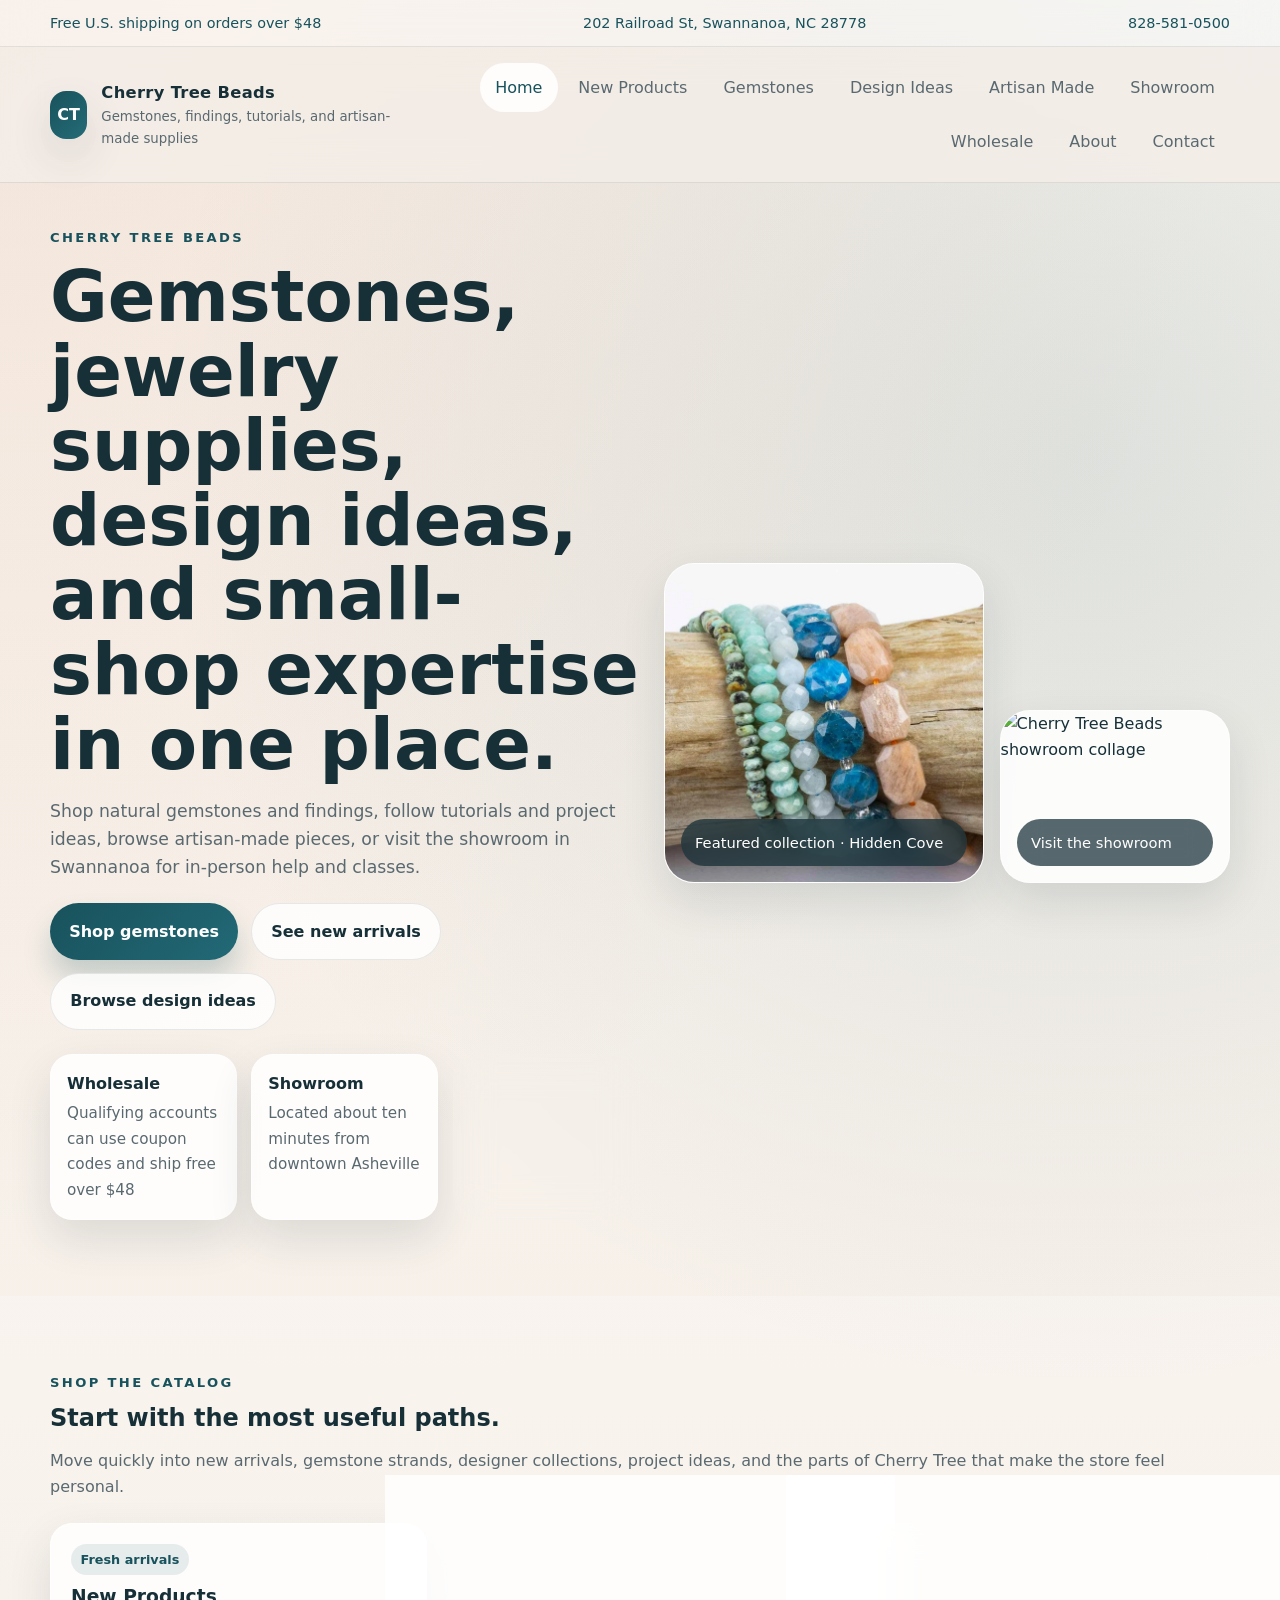
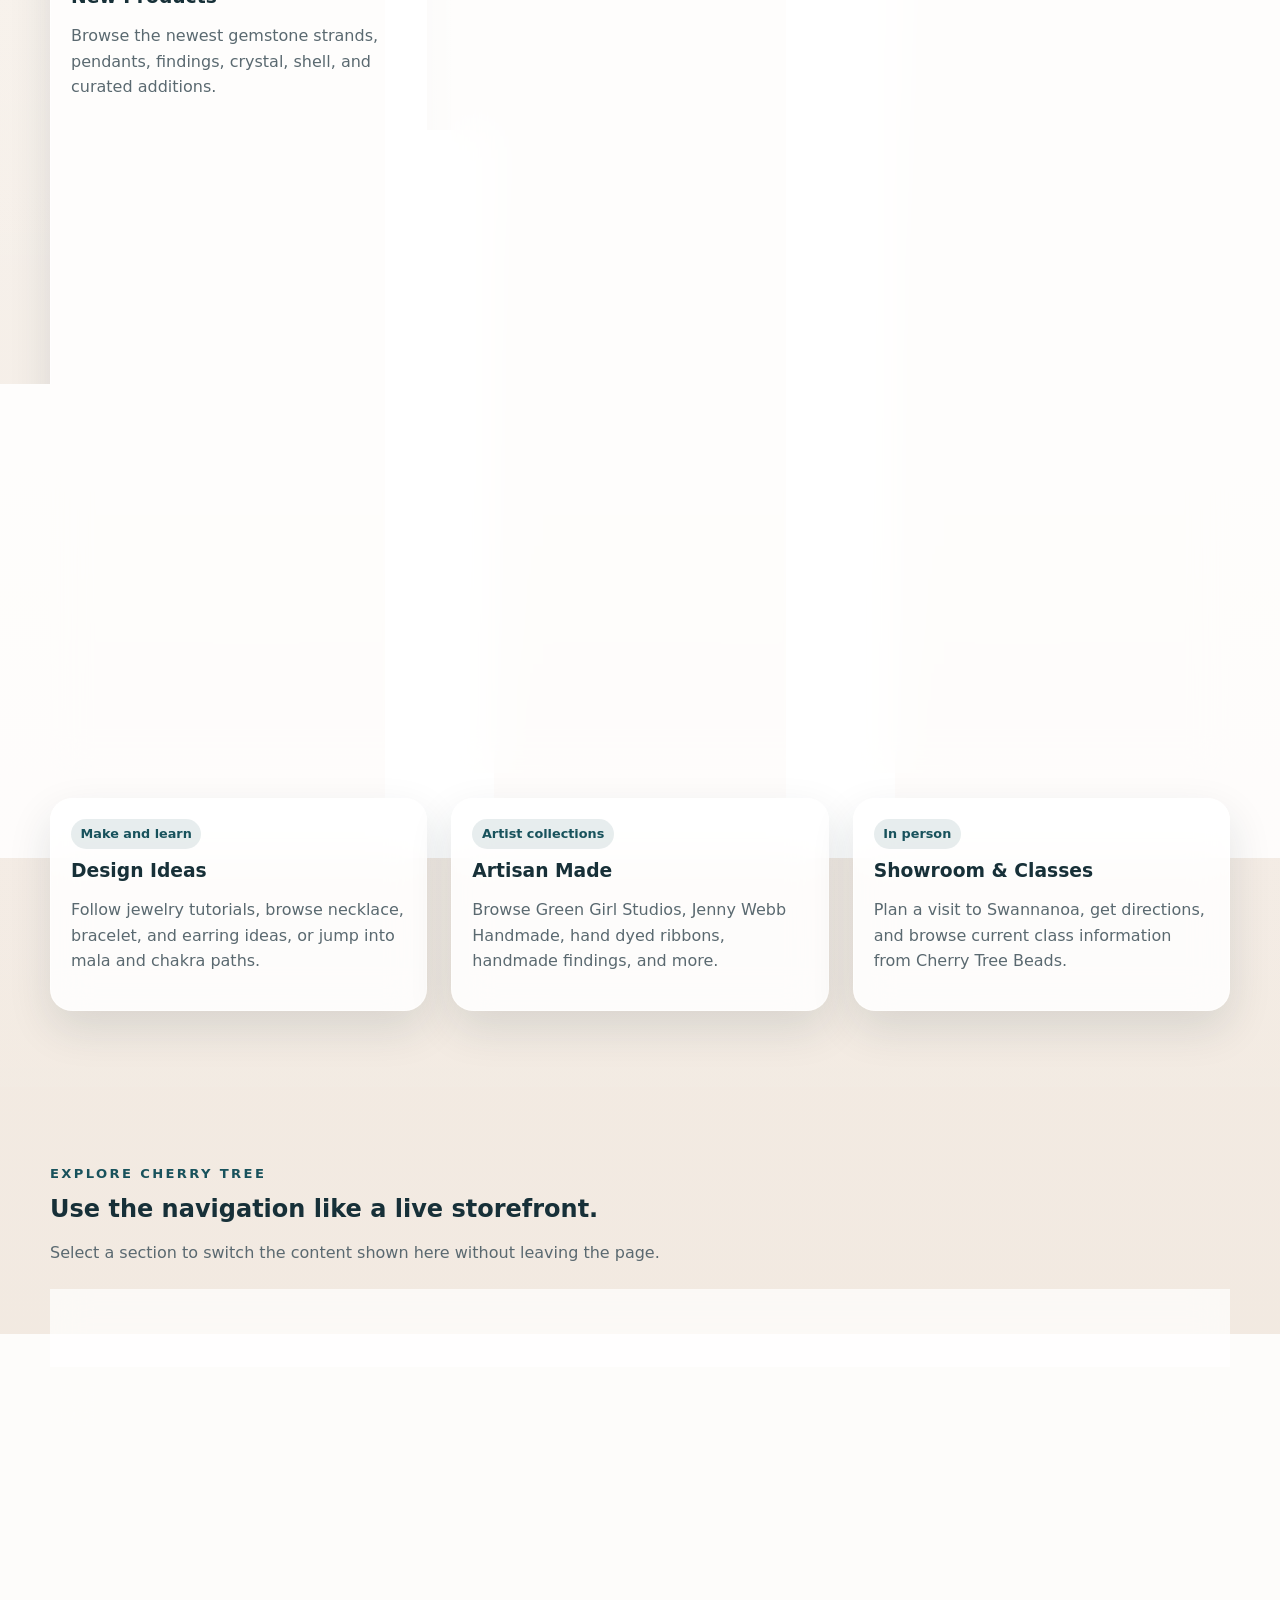
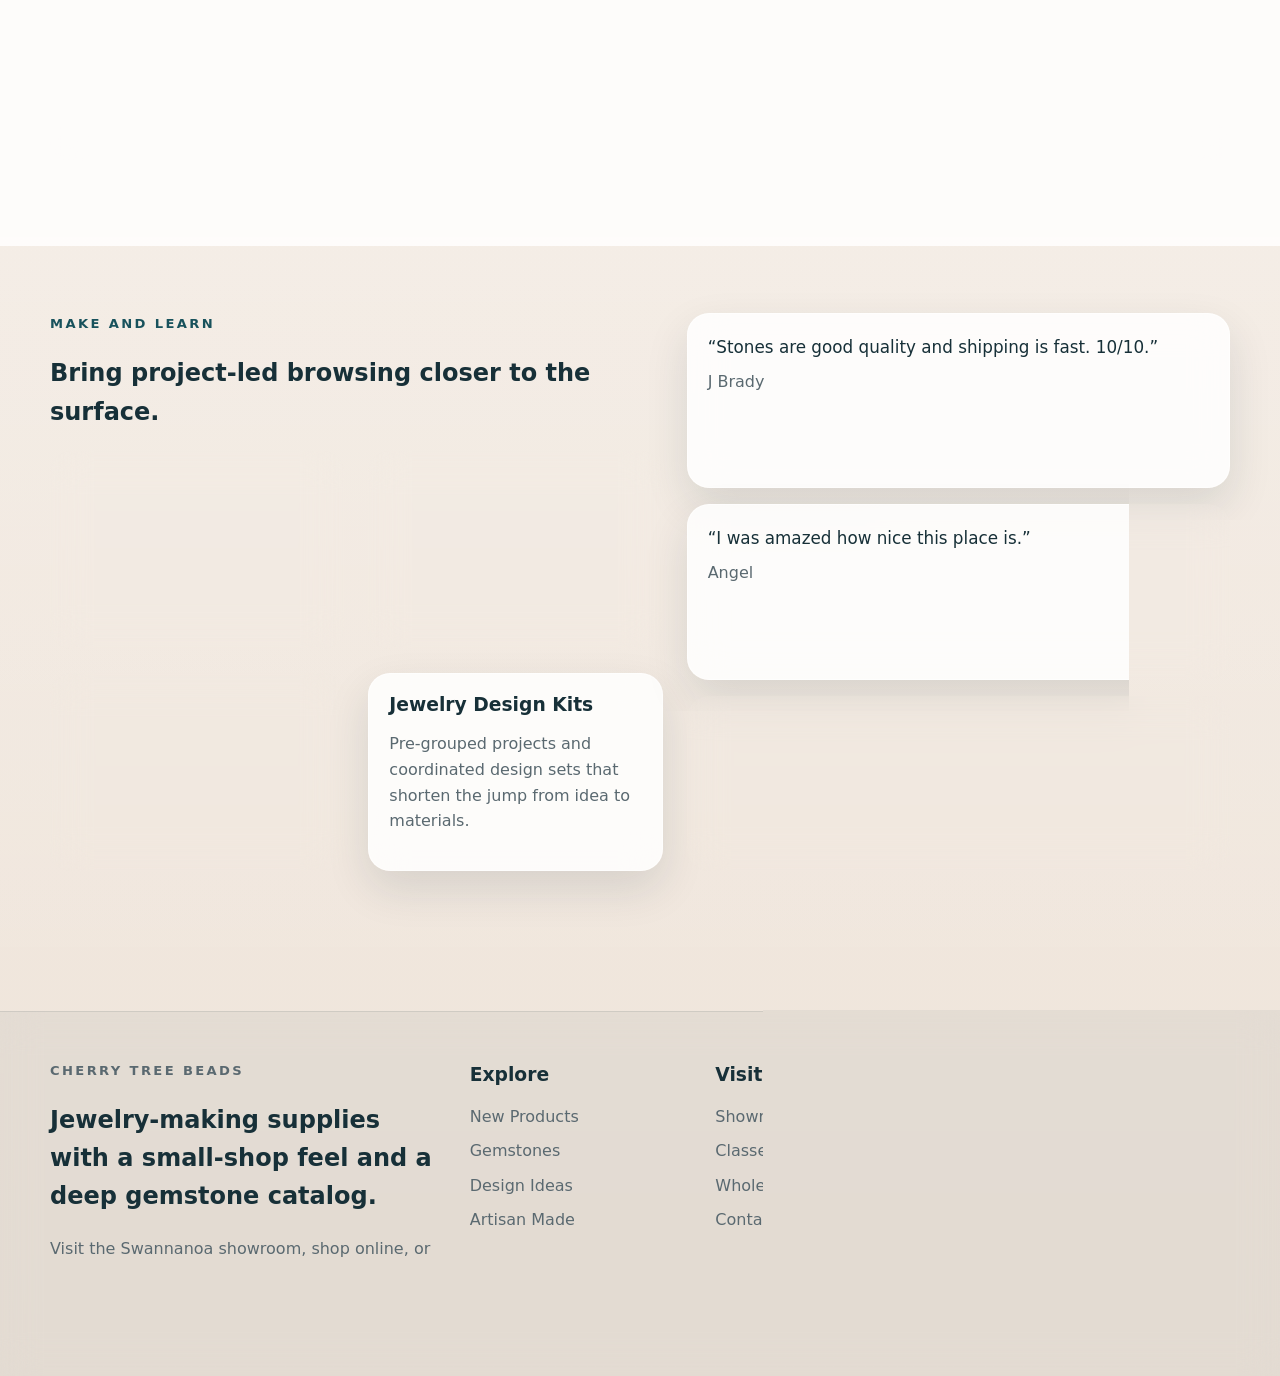
==== commit 602b3db3: "Add files via upload" ====
--- a/index.html
+++ b/index.html
@@ -3,343 +3,259 @@
 <head>
   <meta charset="UTF-8">
   <meta name="viewport" content="width=device-width, initial-scale=1.0">
-  <title>Cherry Tree Beads | Gemstones, Jewelry Supplies, Tutorials, and Artisan-Made Finds</title>
-  <meta name="description" content="Shop Cherry Tree Beads for gemstones, artisan-made supplies, design ideas, tutorials, showroom classes, and wholesale jewelry-making materials.">
-  <meta name="theme-color" content="#153d40">
-  <link rel="preload" as="image" href="assets/images/hidden-cove-hero-960.webp" imagesrcset="assets/images/hidden-cove-hero-640.webp 640w, assets/images/hidden-cove-hero-960.webp 960w, assets/images/hidden-cove-hero-1280.webp 1280w" imagesizes="(max-width: 900px) 92vw, 46vw">
-  <link rel="preload" as="image" href="assets/images/stormy-night-hero-960.webp" imagesrcset="assets/images/stormy-night-hero-640.webp 640w, assets/images/stormy-night-hero-960.webp 960w, assets/images/stormy-night-hero-1280.webp 1280w" imagesizes="(max-width: 900px) 82vw, 24vw">
+  <title>Cherry Tree Beads | Gemstones, Design Ideas, Artisan Made, Showroom, and Wholesale</title>
+  <meta name="description" content="Shop gemstones, design ideas, artisan-made finds, wholesale supplies, and showroom favorites from Cherry Tree Beads.">
+  <meta name="theme-color" content="#154148">
+  <link rel="preload" as="image" href="assets/images/hidden-cove-hero-960.webp" imagesrcset="assets/images/hidden-cove-hero-640.webp 640w, assets/images/hidden-cove-hero-960.webp 960w, assets/images/hidden-cove-hero-1280.webp 1280w" imagesizes="(max-width: 860px) 92vw, 50vw">
   <link rel="stylesheet" href="styles.css">
   <script defer src="script.js"></script>
 </head>
 <body data-page="home">
   <a class="skip-link" href="#main">Skip to content</a>
-  
-  <div class="announcement-bar">
-    <div class="container announcement-grid">
-      <span>Free shipping on U.S. orders over $48</span>
-      <span>Wholesale pricing for qualifying accounts</span>
-      <span>Swannanoa showroom open Monday to Saturday</span>
-      <span>Classes and tutorials for every skill level</span>
-    </div>
-  </div>
-
-  
+  <div class="topbar">
+    <div class="container topbar-inner">
+      <span>Free U.S. shipping on orders over $48</span>
+      <span>202 Railroad St, Swannanoa, NC 28778</span>
+      <span><a href="tel:8285810500">828-581-0500</a></span>
+    </div>
+  </div>
   <header class="site-header">
-    <div class="container header-shell">
-      <a class="brand" href="index.html">
-        <span class="brand-mark" aria-hidden="true">CT</span>
-        <span>
+    <div class="container header-inner">
+      <a class="brand" href="index.html" aria-label="Cherry Tree Beads home">
+        <span class="brand-mark">CT</span>
+        <span class="brand-copy">
           <strong>Cherry Tree Beads</strong>
           <small>Gemstones, findings, tutorials, and artisan-made supplies</small>
         </span>
       </a>
-
       <button class="menu-toggle" type="button" aria-expanded="false" aria-controls="site-nav">
-        <span></span>
-        <span></span>
-        <span></span>
+        <span></span><span></span><span></span>
         <span class="sr-only">Toggle navigation</span>
       </button>
-
-      <nav id="site-nav" class="site-nav" aria-label="Primary">
-        <a href="index.html" data-page="home">Home</a>
+      <nav id="site-nav" class="site-nav" aria-label="Primary navigation">
+        <a href="index.html"  class="is-current">Home</a><a href="https://cherrytreebeads.com/new-products/" >New Products</a><a href="https://cherrytreebeads.com/beads/gemstone-beads-pendants/" >Gemstones</a><a href="index.html#design-panel" data-panel-link="design-panel">Design Ideas</a><a href="index.html#artisan-panel" data-panel-link="artisan-panel">Artisan Made</a><a href="index.html#showroom-panel" data-panel-link="showroom-panel">Showroom</a><a href="index.html#wholesale-panel" data-panel-link="wholesale-panel">Wholesale</a><a href="index.html#about-panel" data-panel-link="about-panel">About</a><a href="index.html#contact-panel" data-panel-link="contact-panel">Contact</a>
+      </nav>
+    </div>
+  </header>
+  <main id="main">
+<section class="hero section">
+  <div class="container hero-grid">
+    <div class="hero-copy">
+      <p class="eyebrow">Cherry Tree Beads</p>
+      <h1>Gemstones, jewelry supplies, design ideas, and small-shop expertise in one place.</h1>
+      <p class="hero-lead">Shop natural gemstones and findings, follow tutorials and project ideas, browse artisan-made pieces, or visit the showroom in Swannanoa for in-person help and classes.</p>
+      <div class="button-row">
+        <a class="button button-primary" href="https://cherrytreebeads.com/beads/gemstone-beads-pendants/">Shop gemstones</a>
+        <a class="button button-secondary" href="https://cherrytreebeads.com/new-products/">See new arrivals</a>
+        <a class="button button-secondary" href="design-ideas.html">Browse design ideas</a>
+      </div>
+      <div class="hero-points">
+        <div><strong>Wholesale</strong><span>Qualifying accounts can use coupon codes and ship free over $48</span></div>
+        <div><strong>Showroom</strong><span>Located about ten minutes from downtown Asheville</span></div>
+        <div><strong>Tutorials</strong><span>Project ideas, jewelry techniques, kits, and class paths</span></div>
+      </div>
+    </div>
+    <div class="hero-media">
+      <article class="media-card media-card-large">
+        <a href="https://cherrytreebeads.com/hidden-cove-gemstone-strand-designer-collection/">
+          <img src="assets/images/hidden-cove-hero-960.webp" srcset="assets/images/hidden-cove-hero-640.webp 640w, assets/images/hidden-cove-hero-960.webp 960w, assets/images/hidden-cove-hero-1280.webp 1280w" sizes="(max-width: 860px) 92vw, 50vw" width="960" height="960" alt="Hidden Cove gemstone strand designer collection" fetchpriority="high">
+          <span class="media-label">Featured collection · Hidden Cove</span>
+        </a>
+      </article>
+      <article class="media-card media-card-small remote-card">
+        <a href="showroom.html">
+          <img src="https://cdn11.bigcommerce.com/s-yn89pgp8p/product_images/uploaded_images/showroom-9-12-18-copy.jpg" width="640" height="360" alt="Cherry Tree Beads showroom collage" loading="lazy">
+          <span class="media-label">Visit the showroom</span>
+        </a>
+      </article>
+    </div>
+  </div>
+</section>
+
+<section class="section section-soft">
+  <div class="container">
+    <div class="section-heading">
+      <p class="eyebrow">Shop the catalog</p>
+      <h2>Start with the most useful paths.</h2>
+      <p>Move quickly into new arrivals, gemstone strands, designer collections, project ideas, and the parts of Cherry Tree that make the store feel personal.</p>
+    </div>
+    <div class="feature-grid">
+      <a class="feature-card" href="https://cherrytreebeads.com/new-products/">
+        <span class="card-tag">Fresh arrivals</span>
+        <h3>New Products</h3>
+        <p>Browse the newest gemstone strands, pendants, findings, crystal, shell, and curated additions.</p>
+      </a>
+      <a class="feature-card image-card" href="https://cherrytreebeads.com/beads/gemstone-beads-pendants/">
+        <img src="assets/images/hidden-cove-detail-640.webp" srcset="assets/images/hidden-cove-detail-400.webp 400w, assets/images/hidden-cove-detail-640.webp 640w, assets/images/hidden-cove-detail-960.webp 960w" sizes="(max-width: 960px) 100vw, 32vw" width="640" height="640" alt="Gemstone bead assortment" loading="lazy">
+        <div class="card-copy"><span class="card-tag">Core category</span><h3>Gemstone Beads &amp; Pendants</h3><p>Natural stones, pendants, rounds, rondelles, drops, cabochons, and designer gemstone collections.</p></div>
+      </a>
+      <a class="feature-card image-card" href="https://cherrytreebeads.com/beads/gemstone-beads-pendants/designer-gemstone-collections/">
+        <img src="assets/images/stormy-night-detail-640.webp" srcset="assets/images/stormy-night-detail-400.webp 400w, assets/images/stormy-night-detail-640.webp 640w, assets/images/stormy-night-detail-960.webp 960w" sizes="(max-width: 960px) 100vw, 32vw" width="640" height="640" alt="Designer gemstone collection detail" loading="lazy">
+        <div class="card-copy"><span class="card-tag">Curated shopping</span><h3>Designer Collections</h3><p>Start from a finished color story and build a project from coordinated strands and focal pieces.</p></div>
+      </a>
+      <a class="feature-card" href="design-ideas.html"><span class="card-tag">Make and learn</span><h3>Design Ideas</h3><p>Follow jewelry tutorials, browse necklace, bracelet, and earring ideas, or jump into mala and chakra paths.</p></a>
+      <a class="feature-card" href="artisan-made.html"><span class="card-tag">Artist collections</span><h3>Artisan Made</h3><p>Browse Green Girl Studios, Jenny Webb Handmade, hand dyed ribbons, handmade findings, and more.</p></a>
+      <a class="feature-card" href="showroom.html"><span class="card-tag">In person</span><h3>Showroom &amp; Classes</h3><p>Plan a visit to Swannanoa, get directions, and browse current class information from Cherry Tree Beads.</p></a>
+    </div>
+  </div>
+</section>
+
+<section id="explore-panels" class="section">
+  <div class="container">
+    <div class="section-heading section-heading-tight">
+      <p class="eyebrow">Explore Cherry Tree</p>
+      <h2>Use the navigation like a live storefront.</h2>
+      <p>Select a section to switch the content shown here without leaving the page.</p>
+    </div>
+    <div class="tabs" role="tablist" aria-label="Cherry Tree sections">
+      <button type="button" class="tab is-active" role="tab" aria-selected="true" aria-controls="design-panel" id="tab-design" data-panel="design-panel">Design Ideas</button>
+      <button type="button" class="tab" role="tab" aria-selected="false" aria-controls="artisan-panel" id="tab-artisan" data-panel="artisan-panel">Artisan Made</button>
+      <button type="button" class="tab" role="tab" aria-selected="false" aria-controls="showroom-panel" id="tab-showroom" data-panel="showroom-panel">Showroom</button>
+      <button type="button" class="tab" role="tab" aria-selected="false" aria-controls="wholesale-panel" id="tab-wholesale" data-panel="wholesale-panel">Wholesale</button>
+      <button type="button" class="tab" role="tab" aria-selected="false" aria-controls="about-panel" id="tab-about" data-panel="about-panel">About</button>
+      <button type="button" class="tab" role="tab" aria-selected="false" aria-controls="contact-panel" id="tab-contact" data-panel="contact-panel">Contact</button>
+    </div>
+
+    <div class="panel-shell">
+      <section class="panel is-active" id="design-panel" role="tabpanel" aria-labelledby="tab-design">
+        <div class="panel-grid">
+          <div>
+            <p class="eyebrow">Design Ideas</p>
+            <h3>Projects, tutorials, and shopping paths built around making.</h3>
+            <p>Cherry Tree’s design section already spans tutorials, necklace designs, bracelet designs, earring designs, mala inspiration, aromatherapy, chakra themes, and curated kits. The home page keeps this introduction brief so the full browsing experience can live on its own page.</p>
+            <div class="button-row"><a class="button button-primary" href="design-ideas.html">Open design page</a><a class="button button-secondary" href="https://cherrytreebeads.com/design-ideas-kits/">View live category</a></div>
+          </div>
+          <div class="panel-links">
+            <a href="https://cherrytreebeads.com/design-ideas/jewelry-tutorials/">Jewelry Tutorials</a>
+            <a href="https://cherrytreebeads.com/design-ideas/necklace-designs/">Necklace Designs</a>
+            <a href="https://cherrytreebeads.com/design-ideas/bracelet-designs/">Bracelet Designs</a>
+            <a href="https://cherrytreebeads.com/design-ideas/earring-designs/">Earring Designs</a>
+          </div>
+        </div>
+      </section>
+
+      <section class="panel" id="artisan-panel" role="tabpanel" aria-labelledby="tab-artisan" hidden>
+        <div class="panel-grid media-left">
+          <img class="panel-image" src="https://cdn11.bigcommerce.com/s-yn89pgp8p/images/stencil/original/image-manager/img-6987-2.jpg?t=1666203523" width="1024" height="768" alt="Artisan-made assortment from Cherry Tree Beads" loading="lazy">
+          <div>
+            <p class="eyebrow">Artisan Made</p>
+            <h3>Maker-led categories with their own voice.</h3>
+            <p>Instead of repeating the same text from the home page, the dedicated artisan page groups Cherry Tree’s artist collections into a cleaner browse structure and keeps maker details where they belong.</p>
+            <div class="button-row"><a class="button button-primary" href="artisan-made.html">Open artisan page</a><a class="button button-secondary" href="https://cherrytreebeads.com/artisan-made/">View live category</a></div>
+          </div>
+        </div>
+      </section>
+
+      <section class="panel" id="showroom-panel" role="tabpanel" aria-labelledby="tab-showroom" hidden>
+        <div class="panel-grid media-left">
+          <img class="panel-image" src="https://cdn11.bigcommerce.com/s-yn89pgp8p/product_images/uploaded_images/showroom-9-12-18-copy.jpg" width="640" height="360" alt="Cherry Tree Beads showroom collage" loading="lazy">
+          <div>
+            <p class="eyebrow">Showroom</p>
+            <h3>Swannanoa showroom, classes, and the in-person side of the store.</h3>
+            <p>The home page keeps showroom content brief. Address, hours, directions, classes, and visit planning stay on the showroom page so the main page does not repeat operational details all over the layout.</p>
+            <div class="button-row"><a class="button button-primary" href="showroom.html">Open showroom page</a><a class="button button-secondary" href="https://cherrytreebeads.com/visit-our-showroom/">View live showroom page</a></div>
+          </div>
+        </div>
+      </section>
+
+      <section class="panel" id="wholesale-panel" role="tabpanel" aria-labelledby="tab-wholesale" hidden>
+        <div class="panel-grid">
+          <div>
+            <p class="eyebrow">Wholesale</p>
+            <h3>Built for designers and bead stores.</h3>
+            <p>Wholesale pricing, coupon compatibility, free shipping over $48, and no minimum order requirement are strong selling points. The dedicated page now holds the qualification steps and bead-store pricing notes so those details are not duplicated across the home page.</p>
+            <div class="button-row"><a class="button button-primary" href="wholesale.html">Open wholesale page</a><a class="button button-secondary" href="https://cherrytreebeads.com/Wholesale-Information/">View live wholesale info</a></div>
+          </div>
+          <div class="panel-links">
+            <a href="https://cherrytreebeads.com/Wholesale-Information/">Wholesale Information</a>
+            <a href="https://cherrytreebeads.com/special-bead-store-pricing/">Special Bead Store Pricing</a>
+            <a href="https://cherrytreebeads.com/contact-us/">Contact Cherry Tree</a>
+          </div>
+        </div>
+      </section>
+
+      <section class="panel" id="about-panel" role="tabpanel" aria-labelledby="tab-about" hidden>
+        <div class="panel-grid media-left">
+          <img class="panel-image" src="https://cdn11.bigcommerce.com/s-yn89pgp8p/product_images/uploaded_images/showroom-9-12-18-copy.jpg" width="640" height="360" alt="Cherry Tree Beads building exterior and showroom" loading="lazy">
+          <div>
+            <p class="eyebrow">About</p>
+            <h3>The store story belongs on the about page.</h3>
+            <p>Cherry Tree began in 2002, launched its website in 2008, changed ownership in 2012, and moved into the restored Swannanoa building in 2018. The dedicated about page carries that full story so the home page can stay focused on browsing and shopping.</p>
+            <div class="button-row"><a class="button button-primary" href="about.html">Open about page</a><a class="button button-secondary" href="https://cherrytreebeads.com/about-us/">View live about page</a></div>
+          </div>
+        </div>
+      </section>
+
+      <section class="panel" id="contact-panel" role="tabpanel" aria-labelledby="tab-contact" hidden>
+        <div class="panel-grid">
+          <div>
+            <p class="eyebrow">Contact</p>
+            <h3>Need help with an order, return, or sourcing question?</h3>
+            <p>Use the dedicated contact page for the core support routes, showroom contact details, and links to FAQ and shipping information.</p>
+            <div class="button-row"><a class="button button-primary" href="contact.html">Open contact page</a><a class="button button-secondary" href="https://cherrytreebeads.com/contact-us/">Open live contact form</a></div>
+          </div>
+          <div class="panel-links">
+            <a href="tel:8285810500">Call 828-581-0500</a>
+            <a href="https://cherrytreebeads.com/shipping-returns/">Shipping &amp; Returns</a>
+            <a href="https://cherrytreebeads.com/blog/">Blog</a>
+          </div>
+        </div>
+      </section>
+    </div>
+  </div>
+</section>
+
+<section class="section section-soft">
+  <div class="container two-column-layout">
+    <div>
+      <p class="eyebrow">Make and learn</p>
+      <h2>Bring project-led browsing closer to the surface.</h2>
+      <div class="mini-grid">
+        <a class="mini-card" href="https://cherrytreebeads.com/design-ideas/jewelry-tutorials/"><h3>Jewelry Tutorials</h3><p>Basic stringing, crimping, slide clasps, wire wrapping, and beginner-friendly technique paths.</p></a>
+        <a class="mini-card" href="https://cherrytreebeads.com/design-ideas/necklace-designs/"><h3>Necklace Designs</h3><p>Project ideas that move quickly from inspiration into gemstones, focal pieces, and chain.</p></a>
+        <a class="mini-card" href="https://cherrytreebeads.com/design-ideas/bracelet-designs/"><h3>Bracelet Designs</h3><p>Elastic, stacked, charm, and gemstone bracelet directions tied to real supply categories.</p></a>
+        <a class="mini-card" href="https://cherrytreebeads.com/design-ideas/jewelry-design-kits/"><h3>Jewelry Design Kits</h3><p>Pre-grouped projects and coordinated design sets that shorten the jump from idea to materials.</p></a>
+      </div>
+    </div>
+    <aside class="quote-stack">
+      <div class="quote-card"><p>“Stones are good quality and shipping is fast. 10/10.”</p><span>J Brady</span></div>
+      <div class="quote-card"><p>“I was amazed how nice this place is.”</p><span>Angel</span></div>
+      <div class="quote-card"><p>“The customer service is unsurpassed.”</p><span>Helaine</span></div>
+    </aside>
+  </div>
+</section>
+
+  </main>
+  <footer class="site-footer">
+    <div class="container footer-grid">
+      <div>
+        <p class="eyebrow">Cherry Tree Beads</p>
+        <h2>Jewelry-making supplies with a small-shop feel and a deep gemstone catalog.</h2>
+        <p>Visit the Swannanoa showroom, shop online, or use the live Cherry Tree site for full catalog browsing and checkout.</p>
+      </div>
+      <div class="footer-column">
+        <h3>Explore</h3>
         <a href="https://cherrytreebeads.com/new-products/">New Products</a>
         <a href="https://cherrytreebeads.com/beads/gemstone-beads-pendants/">Gemstones</a>
-        <a href="design-ideas.html" data-page="design-ideas">Design Ideas</a>
-        <a href="artisan-made.html" data-page="artisan-made">Artisan Made</a>
-        <a href="showroom.html" data-page="showroom">Showroom</a>
-        <a href="wholesale.html" data-page="wholesale">Wholesale</a>
-        <a href="about.html" data-page="about">About</a>
-        <a class="nav-cta" href="https://cherrytreebeads.com/contact-us/">Contact</a>
-      </nav>
-    </div>
-  </header>
-
-
-  <main id="main">
-    <section class="hero section">
-      <div class="container hero-grid">
-        <div class="hero-copy">
-          <p class="eyebrow">Cherry Tree Beads</p>
-          <h1>Premium beads, jewelry supplies, and creative inspiration in one place.</h1>
-          <p class="hero-lead">
-            Shop natural gemstones, artisan-made supplies, design ideas, and jewelry tutorials, then visit the Swannanoa showroom for classes, special finds, and in-person help.
-          </p>
-
-          <div class="hero-actions">
-            <a class="button button-primary" href="https://cherrytreebeads.com/beads/gemstone-beads-pendants/">Shop gemstones</a>
-            <a class="button button-secondary" href="https://cherrytreebeads.com/new-products/">See new arrivals</a>
-            <a class="button button-secondary" href="design-ideas.html">Explore design ideas</a>
-          </div>
-
-          <div class="hero-trust" aria-label="Key store benefits">
-            <article>
-              <strong>$48+</strong>
-              <span>Free U.S. shipping threshold</span>
-            </article>
-            <article>
-              <strong>Wholesale</strong>
-              <span>No minimum order requirement</span>
-            </article>
-            <article>
-              <strong>Swannanoa</strong>
-              <span>Showroom and classes near Asheville</span>
-            </article>
-          </div>
-        </div>
-
-        <div class="hero-visual" aria-label="Cherry Tree Beads product photography">
-          <article class="hero-card hero-card-large">
-            <a href="https://cherrytreebeads.com/hidden-cove-gemstone-strand-designer-collection/">
-              <img
-                src="assets/images/hidden-cove-hero-960.webp"
-                srcset="assets/images/hidden-cove-hero-640.webp 640w, assets/images/hidden-cove-hero-960.webp 960w, assets/images/hidden-cove-hero-1280.webp 1280w"
-                sizes="(max-width: 900px) 92vw, 46vw"
-                width="960"
-                height="960"
-                alt="Hidden Cove gemstone strand designer collection"
-                fetchpriority="high"
-              >
-              <div class="image-meta">
-                <p>Featured collection</p>
-                <h2>Hidden Cove</h2>
-              </div>
-            </a>
-          </article>
-
-          <article class="hero-card hero-card-small">
-            <a href="https://cherrytreebeads.com/stormy-night-gemstone-strand-designer-collection/">
-              <img
-                src="assets/images/stormy-night-hero-960.webp"
-                srcset="assets/images/stormy-night-hero-640.webp 640w, assets/images/stormy-night-hero-960.webp 960w, assets/images/stormy-night-hero-1280.webp 1280w"
-                sizes="(max-width: 900px) 82vw, 24vw"
-                width="960"
-                height="960"
-                alt="Stormy Night gemstone strand designer collection"
-              >
-              <div class="image-meta">
-                <p>Designer collection</p>
-                <h3>Stormy Night</h3>
-              </div>
-            </a>
-          </article>
-
-          <div class="floating-note floating-note-top">
-            <span>Design ideas</span>
-            <strong>Move learning and shopping closer together with clearer paths and stronger featured content.</strong>
-          </div>
-
-          <div class="floating-note floating-note-bottom">
-            <span>Showroom and wholesale</span>
-            <strong>Give in-person trust and account benefits the same visibility as product categories.</strong>
-          </div>
-        </div>
-      </div>
-    </section>
-
-    <section class="section">
-      <div class="container">
-        <div class="section-heading">
-          <p class="eyebrow">Shop the catalog</p>
-          <h2>Start with the strongest shopping paths.</h2>
-          <p>
-            Browse fresh arrivals, explore gemstone strands, and move quickly into curated collections built to spark your next design.
-          </p>
-        </div>
-
-        <div class="catalog-grid">
-          <a class="catalog-card" href="https://cherrytreebeads.com/new-products/">
-            <div class="placeholder"></div>
-            <div class="overlay">
-              <h3>New Products</h3>
-              <p>Fresh beads, pendants, findings, and new gemstone arrivals.</p>
-            </div>
-          </a>
-          <a class="catalog-card" href="https://cherrytreebeads.com/beads/gemstone-beads-pendants/">
-            <img src="assets/images/hidden-cove-detail-640.webp" srcset="assets/images/hidden-cove-detail-400.webp 400w, assets/images/hidden-cove-detail-640.webp 640w, assets/images/hidden-cove-detail-960.webp 960w" sizes="(max-width: 980px) 100vw, 32vw" width="640" height="640" alt="Gemstone bead assortment">
-            <div class="overlay">
-              <h3>Gemstone Beads &amp; Pendants</h3>
-              <p>Natural stones, designer collections, artisan mixes, focals, and specialty strands.</p>
-            </div>
-          </a>
-          <a class="catalog-card" href="https://cherrytreebeads.com/beads/gemstone-beads-pendants/designer-gemstone-collections/">
-            <img src="assets/images/stormy-night-detail-640.webp" srcset="assets/images/stormy-night-detail-400.webp 400w, assets/images/stormy-night-detail-640.webp 640w, assets/images/stormy-night-detail-960.webp 960w" sizes="(max-width: 980px) 100vw, 32vw" width="640" height="640" alt="Designer gemstone collection detail">
-            <div class="overlay">
-              <h3>Designer Collections</h3>
-              <p>Curated color stories that make it easier to build a full jewelry design from one starting point.</p>
-            </div>
-          </a>
-        </div>
-      </div>
-    </section>
-
-    <section class="section-tight">
-      <div class="container split-layout">
-        <article class="split-card">
-          <div>
-            <p class="eyebrow">Design ideas &amp; tutorials</p>
-            <h2>Make the learning side of the store easier to use.</h2>
-            <p>
-              Cherry Tree already has jewelry tutorials, necklace ideas, bracelet projects, mala supplies, design kits, and themed inspiration pages. Put that creative side closer to the top so shoppers can move from idea to supplies without friction.
-            </p>
-          </div>
-          <div class="link-list">
-            <a href="design-ideas.html">Design Ideas hub</a>
-            <a href="https://cherrytreebeads.com/design-ideas/jewelry-tutorials/">Jewelry Tutorials</a>
-            <a href="https://cherrytreebeads.com/Design-Ideas/Necklace-Designs/">Necklace Designs</a>
-            <a href="https://cherrytreebeads.com/design-ideas/">All Design Ideas</a>
-          </div>
-        </article>
-
-        <article class="split-card">
-          <div>
-            <p class="eyebrow">Showroom, artisan, and story</p>
-            <h2>Use the parts competitors cannot copy.</h2>
-            <p>
-              Visit the showroom, shop artisan-made favorites, and learn more about the story behind Cherry Tree Beads. These pages bring the personality of the store into the browsing experience.
-            </p>
-          </div>
-          <div class="link-list">
-            <a href="showroom.html">Showroom &amp; Classes</a>
-            <a href="artisan-made.html">Artisan Made</a>
-            <a href="about.html">About Cherry Tree</a>
-            <a href="https://cherrytreebeads.com/blog/">Blog</a>
-          </div>
-        </article>
-      </div>
-    </section>
-
-    <section class="section">
-      <div class="container">
-        <div class="section-heading">
-          <p class="eyebrow">Design by project</p>
-          <h2>Give inspiration its own storefront surface.</h2>
-          <p>
-            Browse featured tutorials and themed inspiration pages, then shop the materials that match each project.
-          </p>
-        </div>
-
-        <div class="feature-grid">
-          <article class="card">
-            <p class="eyebrow subtle">Jewelry tutorials</p>
-            <h3>Step-by-step skills and starter techniques</h3>
-            <p>Start with stringing materials, crimping, wire wrapping, slide clasps, teardrop earrings, and other foundational tutorials.</p>
-            <a class="button-link" href="https://cherrytreebeads.com/design-ideas/jewelry-tutorials/">Open tutorials</a>
-          </article>
-          <article class="card">
-            <p class="eyebrow subtle">Necklaces, bracelets, and earrings</p>
-            <h3>Browse inspiration by jewelry type</h3>
-            <p>Jump straight into necklace, bracelet, and earring ideas to find a project that matches your style and skill level.</p>
-            <a class="button-link" href="design-ideas.html">Browse design ideas</a>
-          </article>
-          <article class="card">
-            <p class="eyebrow subtle">Project-led shopping</p>
-            <h3>Pair design ideas with supply paths</h3>
-            <p>Shop gemstones, kits, findings, and themed assortments that pair naturally with the designs and tutorials featured here.</p>
-            <a class="button-link" href="https://cherrytreebeads.com/design-ideas/">Shop by design idea</a>
-          </article>
-        </div>
-      </div>
-    </section>
-
-    <section class="section-tight">
-      <div class="container detail-grid">
-        <div class="text-block">
-          <p class="eyebrow">Showroom and classes</p>
-          <h3>Visit Cherry Tree Beads in Swannanoa.</h3>
-          <p>
-            The showroom is about ten minutes from downtown Asheville and offers in-person shopping, creative help, and class registration.
-          </p>
-          <ul class="utility-list">
-            <li><strong>Address</strong><span>202 Railroad St, Swannanoa, NC 28778</span></li>
-            <li><strong>Hours</strong><span>Monday to Saturday, 10 to 5</span></li>
-            <li><strong>Phone</strong><span>828-581-0500</span></li>
-          </ul>
-          <div class="cta-row">
-            <a class="button button-primary" href="showroom.html">Showroom details</a>
-            <a class="button button-secondary" href="https://cherrytreebeads.com/classes/">View classes</a>
-          </div>
-        </div>
-
-        <div class="info-list">
-          <article class="info-card">
-            <p class="eyebrow subtle">Wholesale</p>
-            <h3>Built for bead stores and designers</h3>
-            <p>Qualifying wholesale accounts can use coupon codes, receive free shipping over $48, and shop without a minimum order requirement.</p>
-            <a class="button-link" href="wholesale.html">Wholesale details</a>
-          </article>
-          <article class="info-card">
-            <p class="eyebrow subtle">Artisan made</p>
-            <h3>Handcrafted supplies and handmade jewelry</h3>
-            <p>Feature artist collections, handmade components, finished jewelry, and designer-made focal pieces as a distinct destination.</p>
-            <a class="button-link" href="artisan-made.html">Explore artisan-made</a>
-          </article>
-        </div>
-      </div>
-    </section>
-
-    <section class="section">
-      <div class="container story-grid">
-        <div class="text-block">
-          <p class="eyebrow">About Cherry Tree</p>
-          <h3>A small bead store with a long history and a strong point of view.</h3>
-          <p>
-            Cherry Tree Beads began in 2002, launched its website in 2008, changed ownership in 2012, and moved into its restored Swannanoa building in 2018. That history is part of what makes the store feel personal, established, and rooted in place.
-          </p>
-          <div class="cta-row">
-            <a class="button button-primary" href="about.html">Read the story</a>
-            <a class="button button-secondary" href="https://cherrytreebeads.com/about-us/">About Us</a>
-          </div>
-        </div>
-
-        <div class="timeline">
-          <div class="timeline-list">
-            <div class="timeline-item">
-              <strong>2002</strong>
-              <p>Cherry Tree Beads is founded by Bill Edwards in Evinston, Florida.</p>
-            </div>
-            <div class="timeline-item">
-              <strong>2008</strong>
-              <p>The website launches and trunk shows expand the business beyond its early eBay roots.</p>
-            </div>
-            <div class="timeline-item">
-              <strong>2012</strong>
-              <p>Jennifer Fulton and Mitchell Baynard purchase the business and continue building the brand.</p>
-            </div>
-            <div class="timeline-item">
-              <strong>2018</strong>
-              <p>The team moves into the renovated Swannanoa building that now serves as showroom and workspace.</p>
-            </div>
-          </div>
-        </div>
-      </div>
-    </section>
-  </main>
-
-  
-  <footer class="site-footer">
-    <div class="container footer-shell">
-      <div class="footer-brand">
-        <p class="eyebrow">Cherry Tree Beads</p>
-        <h2>Jewelry-making supplies with a small-shop feel and a deep gemstone catalog.</h2>
-        <p>
-          Shop online or visit the showroom in Swannanoa, just outside Asheville, North Carolina.
-        </p>
-      </div>
-
-      <div class="footer-links">
-        <a href="https://cherrytreebeads.com/">Shop the full store</a>
-        <a href="https://cherrytreebeads.com/blog/">Read the blog</a>
-        <a href="https://cherrytreebeads.com/contact-us/">Contact Cherry Tree Beads</a>
+        <a href="design-ideas.html">Design Ideas</a>
+        <a href="artisan-made.html">Artisan Made</a>
+      </div>
+      <div class="footer-column">
+        <h3>Visit</h3>
+        <a href="showroom.html">Showroom</a>
+        <a href="https://cherrytreebeads.com/classes/">Classes</a>
+        <a href="wholesale.html">Wholesale</a>
+        <a href="contact.html">Contact</a>
+      </div>
+      <div class="footer-column footer-meta">
+        <h3>Details</h3>
+        <span>202 Railroad St, Swannanoa, NC 28778</span>
+        <span>Monday to Saturday, 10 to 5</span>
+        <span>Closed Sunday</span>
+        <a href="tel:8285810500">828-581-0500</a>
         <a href="https://cherrytreebeads.com/shipping-returns/">Shipping &amp; Returns</a>
-        <div class="footer-meta">
-          <span>202 Railroad St, Swannanoa, NC 28778</span>
-          <span>828-581-0500</span>
-          <span>Monday to Saturday, 10 to 5</span>
-        </div>
       </div>
     </div>
   </footer>
-
 </body>
-</html>
+</html>
--- a/styles.css
+++ b/styles.css
@@ -1,53 +1,47 @@
 
 :root {
-  --bg: #f6efe8;
-  --bg-strong: #fffaf6;
-  --surface: rgba(255, 255, 255, 0.76);
-  --surface-strong: rgba(255, 255, 255, 0.92);
-  --ink: #15282c;
-  --muted: #5f6d71;
-  --line: rgba(21, 40, 44, 0.1);
-  --accent: #215d5d;
-  --accent-deep: #153d40;
-  --accent-soft: #dcebe8;
-  --warm: #c98662;
-  --gold: #e6cfab;
-  --shadow: 0 18px 54px rgba(17, 39, 42, 0.12);
-  --radius-xl: 32px;
-  --radius-lg: 24px;
-  --radius-md: 18px;
-  --radius-sm: 14px;
-  --container: min(1200px, calc(100vw - 2rem));
-}
-
+  --bg: #f4ede7;
+  --bg-soft: #fbf7f2;
+  --card: rgba(255,255,255,0.84);
+  --card-strong: rgba(255,255,255,0.94);
+  --ink: #173038;
+  --muted: #5a6970;
+  --accent: #18525c;
+  --accent-2: #cb875f;
+  --line: rgba(23,48,56,0.1);
+  --shadow: 0 18px 44px rgba(23, 48, 56, 0.12);
+  --radius-xl: 30px;
+  --radius-lg: 22px;
+  --radius-md: 16px;
+  --container: min(1180px, calc(100vw - 2rem));
+}
 * { box-sizing: border-box; }
 html { scroll-behavior: smooth; }
 body {
   margin: 0;
+  color: var(--ink);
   font-family: Inter, ui-sans-serif, system-ui, -apple-system, BlinkMacSystemFont, "Segoe UI", sans-serif;
-  color: var(--ink);
+  line-height: 1.6;
   background:
-    radial-gradient(circle at top left, rgba(201, 134, 98, 0.18), transparent 34%),
-    radial-gradient(circle at right 10% top 20%, rgba(33, 93, 93, 0.11), transparent 28%),
-    linear-gradient(180deg, #fbf7f2 0%, #f6efe8 56%, #efe6dc 100%);
-  line-height: 1.6;
-}
-
-img { display: block; max-width: 100%; }
+    radial-gradient(circle at top left, rgba(203,135,95,0.16), transparent 26%),
+    radial-gradient(circle at right 15% top 10%, rgba(24,82,92,0.12), transparent 22%),
+    linear-gradient(180deg, #fbf7f2 0%, #f3ebe3 52%, #efe5db 100%);
+}
+img { max-width: 100%; display: block; }
 a { color: inherit; text-decoration: none; }
 button { font: inherit; }
-
-.skip-link,
-.sr-only {
+.container { width: var(--container); margin: 0 auto; }
+.section { padding: 4.75rem 0; }
+.section-soft { background: linear-gradient(180deg, rgba(255,255,255,0.22), rgba(255,255,255,0.04)); }
+.skip-link, .sr-only {
   position: absolute;
-  clip: rect(0, 0, 0, 0);
+  clip: rect(0,0,0,0);
   clip-path: inset(50%);
   width: 1px;
   height: 1px;
   overflow: hidden;
   white-space: nowrap;
 }
-
 .skip-link:focus {
   clip: auto;
   clip-path: none;
@@ -55,686 +49,310 @@
   height: auto;
   left: 1rem;
   top: 1rem;
-  padding: 0.85rem 1rem;
+  padding: .85rem 1rem;
   background: #fff;
   border-radius: 999px;
   z-index: 999;
 }
-
-.container { width: var(--container); margin: 0 auto; }
-.section { padding: 4.75rem 0; }
-.section-tight { padding: 3.5rem 0; }
-
-.announcement-bar {
+.topbar {
   border-bottom: 1px solid var(--line);
+  background: rgba(255,255,255,0.45);
   backdrop-filter: blur(18px);
-  background: rgba(255, 250, 246, 0.74);
-}
-
-.announcement-grid {
-  display: grid;
-  grid-template-columns: repeat(4, 1fr);
-  gap: 0.75rem;
-  padding: 0.82rem 0;
-  font-size: 0.92rem;
-  color: var(--accent-deep);
-}
-
-.announcement-grid span { text-align: center; }
-
+}
+.topbar-inner {
+  display: flex;
+  justify-content: space-between;
+  gap: 1rem;
+  padding: .72rem 0;
+  font-size: .9rem;
+  color: var(--accent);
+}
 .site-header {
   position: sticky;
   top: 0;
-  z-index: 60;
+  z-index: 50;
+  background: rgba(244,237,231,0.84);
   backdrop-filter: blur(18px);
-  background: rgba(246, 239, 232, 0.78);
-  border-bottom: 1px solid rgba(21, 40, 44, 0.08);
-}
-
-.header-shell {
+  border-bottom: 1px solid var(--line);
+}
+.header-inner {
   display: flex;
   align-items: center;
   justify-content: space-between;
   gap: 1rem;
   padding: 1rem 0;
 }
-
 .brand {
   display: inline-flex;
   align-items: center;
-  gap: 0.95rem;
-  min-width: 0;
-}
-
+  gap: .9rem;
+}
 .brand-mark {
-  display: grid;
-  place-items: center;
   width: 48px;
   height: 48px;
+  display: grid;
+  place-items: center;
   border-radius: 16px;
-  background: linear-gradient(135deg, var(--accent-deep), var(--accent));
+  background: linear-gradient(135deg, var(--accent), #246c77);
   color: #fff;
   font-weight: 700;
   box-shadow: var(--shadow);
 }
-
-.brand strong,
-.brand small { display: block; }
-.brand strong { font-size: 1.02rem; letter-spacing: 0.02em; }
-.brand small { color: var(--muted); }
-
+.brand-copy strong, .brand-copy small { display: block; }
+.brand-copy strong { font-size: 1.02rem; letter-spacing: .02em; }
+.brand-copy small { color: var(--muted); }
 .site-nav {
   display: flex;
   flex-wrap: wrap;
-  align-items: center;
   justify-content: flex-end;
-  gap: 0.45rem;
-}
-
+  gap: .35rem;
+}
 .site-nav a {
-  padding: 0.74rem 1rem;
+  padding: .72rem .95rem;
   border-radius: 999px;
   color: var(--muted);
-  transition: background-color 0.2s ease, color 0.2s ease, transform 0.2s ease;
-}
-
-.site-nav a:hover,
-.site-nav a:focus-visible,
-.text-link:hover,
-.text-link:focus-visible {
-  color: var(--accent-deep);
-}
-
-.site-nav a:hover,
-.site-nav a:focus-visible,
-.site-nav a.is-current {
-  background: rgba(255, 255, 255, 0.78);
-  color: var(--accent-deep);
-}
-
-.site-nav .nav-cta {
-  background: linear-gradient(135deg, var(--accent-deep), var(--accent));
-  color: #fff;
-  box-shadow: 0 14px 28px rgba(21, 61, 64, 0.18);
-}
-
-.site-nav .nav-cta:hover,
-.site-nav .nav-cta:focus-visible {
-  color: #fff;
-  transform: translateY(-1px);
-}
-
+  transition: .2s ease;
+}
+.site-nav a:hover, .site-nav a:focus-visible, .site-nav a.is-current {
+  background: rgba(255,255,255,0.86);
+  color: var(--accent);
+}
 .menu-toggle {
   display: none;
-  width: 48px;
-  height: 48px;
-  padding: 0;
+  width: 46px;
+  height: 46px;
   border: 0;
   border-radius: 14px;
-  background: rgba(255, 255, 255, 0.8);
-  align-items: center;
-  justify-content: center;
-  flex-direction: column;
-  gap: 4px;
-  box-shadow: var(--shadow);
-}
-
+  background: rgba(255,255,255,0.85);
+  box-shadow: var(--shadow);
+}
 .menu-toggle span:not(.sr-only) {
+  display: block;
   width: 20px;
   height: 2px;
-  border-radius: 999px;
   background: var(--ink);
-}
-
-.hero {
-  padding-top: 3rem;
-}
-
-.hero-grid,
-.page-grid,
-.feature-grid,
-.split-layout,
-.story-grid,
-.stat-grid,
-.catalog-grid,
-.resource-grid,
-.detail-grid,
-.tile-grid {
+  margin: 4px auto;
+}
+.hero { padding-top: 2.75rem; }
+.hero-grid, .page-hero-grid, .two-column-layout, .feature-grid, .panel-grid, .footer-grid, .mini-grid, .split-media {
   display: grid;
   gap: 1.5rem;
 }
-
-.hero-grid {
-  grid-template-columns: minmax(0, 1.02fr) minmax(0, 0.98fr);
-  align-items: center;
-}
-
-.page-grid {
-  grid-template-columns: minmax(0, 0.95fr) minmax(0, 1.05fr);
-  align-items: start;
-}
-
-.feature-grid,
-.resource-grid,
-.catalog-grid,
-.tile-grid {
-  grid-template-columns: repeat(3, minmax(0, 1fr));
-}
-
-.story-grid {
-  grid-template-columns: 1.1fr 0.9fr;
-}
-
-.split-layout {
-  grid-template-columns: 1fr 1fr;
-  align-items: stretch;
-}
-
-.detail-grid {
-  grid-template-columns: 1.15fr 0.85fr;
-}
-
+.hero-grid { grid-template-columns: minmax(0,1.02fr) minmax(0,.98fr); align-items: center; }
+.page-hero-grid { grid-template-columns: minmax(0,1fr) minmax(0,.95fr); align-items: center; }
+.page-hero-grid-alt { grid-template-columns: minmax(0,.95fr) minmax(0,1.05fr); }
+.two-column-layout { grid-template-columns: minmax(0,1.06fr) minmax(0,.94fr); }
+.feature-grid { grid-template-columns: repeat(3, minmax(0,1fr)); }
+.feature-grid-4 { grid-template-columns: repeat(4, minmax(0,1fr)); }
+.feature-grid-3 { grid-template-columns: repeat(3, minmax(0,1fr)); }
+.footer-grid { grid-template-columns: 1.25fr .7fr .7fr .85fr; }
+.mini-grid { grid-template-columns: repeat(2, minmax(0,1fr)); }
+.split-media { grid-template-columns: repeat(2, minmax(0,1fr)); }
+.split-media-vertical { grid-template-columns: repeat(2, minmax(0,1fr)); }
+.hero-copy h1, .page-hero h1 { margin: 0 0 1rem; line-height: 1.06; font-size: clamp(2.4rem, 5.5vw, 4.6rem); }
+.hero-lead, .page-lead {
+  margin: 0;
+  color: var(--muted);
+  max-width: 58ch;
+  font-size: 1.08rem;
+}
 .eyebrow {
-  margin: 0 0 0.75rem;
-  font-size: 0.84rem;
+  margin: 0 0 .75rem;
+  font-size: .82rem;
+  text-transform: uppercase;
+  letter-spacing: .18em;
+  color: var(--accent);
   font-weight: 700;
-  text-transform: uppercase;
-  letter-spacing: 0.14em;
-  color: var(--accent);
-}
-
-.eyebrow.subtle { color: var(--muted); }
-
-.hero h1,
-.page-copy h1,
-.section-heading h2,
-.split-card h2,
-.footer-brand h2 {
-  margin: 0;
-  line-height: 1.02;
-  letter-spacing: -0.045em;
-}
-
-.hero h1,
-.page-copy h1 {
-  font-size: clamp(2.7rem, 5vw, 5rem);
-  max-width: 12ch;
-}
-
-.hero-lead,
-.page-copy > p,
-.section-heading p,
-.card p,
-.feature-copy p,
-.info-card p,
-.text-block p,
-.footer-brand p,
-.list-card p {
-  color: var(--muted);
-}
-
-.hero-lead,
-.page-copy > p {
-  margin: 1.25rem 0 0;
-  max-width: 60ch;
-  font-size: 1.05rem;
-}
-
-.button-row,
-.cta-row,
-.inline-actions,
-.hero-actions {
-  display: flex;
-  flex-wrap: wrap;
-  gap: 0.85rem;
-}
-
-.hero-actions { margin-top: 1.7rem; }
-
-.button,
-.button-link {
+}
+.button-row { display: flex; flex-wrap: wrap; gap: .8rem; margin-top: 1.35rem; }
+.button {
   display: inline-flex;
   align-items: center;
   justify-content: center;
-  min-height: 48px;
-  padding: 0.88rem 1.2rem;
+  padding: .92rem 1.2rem;
   border-radius: 999px;
   font-weight: 600;
-  transition: transform 0.2s ease, box-shadow 0.2s ease, background-color 0.2s ease;
-}
-
-.button:hover,
-.button:focus-visible,
-.button-link:hover,
-.button-link:focus-visible { transform: translateY(-1px); }
-
+}
 .button-primary {
-  background: linear-gradient(135deg, var(--accent-deep), var(--accent));
+  background: linear-gradient(135deg, var(--accent), #226976);
   color: #fff;
-  box-shadow: 0 18px 28px rgba(21, 61, 64, 0.18);
-}
-
+  box-shadow: 0 18px 28px rgba(24,82,92,0.22);
+}
 .button-secondary {
-  background: rgba(255, 255, 255, 0.74);
-  border: 1px solid rgba(21, 40, 44, 0.08);
-}
-
-.hero-trust,
-.stat-grid {
-  margin-top: 1.8rem;
-  grid-template-columns: repeat(3, minmax(0, 1fr));
-}
-
-.hero-trust article,
-.stat,
-.notice,
-.card,
-.info-card,
-.list-card,
-.split-card,
-.media-panel,
-.text-block,
-.timeline,
-.footer-shell {
+  background: rgba(255,255,255,0.82);
   border: 1px solid var(--line);
-  background: var(--surface);
+}
+.hero-points {
+  display: grid;
+  grid-template-columns: repeat(3, minmax(0,1fr));
+  gap: .9rem;
+  margin-top: 1.5rem;
+}
+.hero-points div, .stack-card, .timeline-card, .quote-card, .mini-card, .feature-card, .panel-shell, .tabs, .timeline-item, .detail-list, .site-footer {
   backdrop-filter: blur(18px);
-  box-shadow: var(--shadow);
-}
-
-.hero-trust article,
-.stat {
-  padding: 1rem;
-  border-radius: var(--radius-md);
-}
-
-.hero-trust strong,
-.stat strong {
-  display: block;
-  font-size: 1.15rem;
-  color: var(--accent-deep);
-}
-
-.hero-visual,
-.page-media {
-  position: relative;
-  min-height: 100%;
-}
-
-.hero-card,
-.media-stack,
-.media-panel {
+}
+.hero-points div, .stack-card, .timeline-card, .feature-card, .mini-card, .quote-card, .panel-shell {
+  background: var(--card);
+  border: 1px solid rgba(255,255,255,0.56);
+  border-radius: var(--radius-lg);
+  box-shadow: var(--shadow);
+}
+.hero-points div { padding: 1rem; }
+.hero-points strong { display: block; margin-bottom: .25rem; }
+.hero-points span { color: var(--muted); font-size: .95rem; }
+.hero-media { position: relative; display: grid; gap: 1rem; grid-template-columns: 1.25fr .9fr; align-items: end; }
+.media-card {
   overflow: hidden;
   border-radius: var(--radius-xl);
-}
-
-.hero-card {
-  position: relative;
-  border: 1px solid rgba(21, 40, 44, 0.08);
-  box-shadow: var(--shadow);
-  background: rgba(255, 255, 255, 0.78);
-}
-
-.hero-card a,
-.media-panel a {
-  display: block;
-  position: relative;
-}
-
-.hero-card img,
-.media-panel img {
-  width: 100%;
-  height: 100%;
-  object-fit: cover;
-}
-
-.hero-card-large {
-  min-height: 560px;
-}
-
-.hero-card-small {
-  position: absolute;
-  right: -1rem;
-  bottom: -1.5rem;
-  width: min(44%, 280px);
-  min-height: 280px;
-}
-
-.image-meta {
+  box-shadow: var(--shadow);
+  border: 1px solid rgba(255,255,255,0.56);
+  background: rgba(255,255,255,0.86);
+}
+.media-card a { position: relative; display: block; }
+.media-card img { width: 100%; height: auto; aspect-ratio: 1/1; object-fit: cover; }
+.media-card-small img { aspect-ratio: 16/12; }
+.media-label {
   position: absolute;
   left: 1rem;
   right: 1rem;
   bottom: 1rem;
-  padding: 1rem 1.1rem;
-  border-radius: 20px;
+  background: rgba(23,48,56,0.72);
   color: #fff;
-  background: linear-gradient(180deg, rgba(15, 27, 28, 0.05), rgba(15, 27, 28, 0.75));
-}
-
-.image-meta p,
-.image-meta h2,
-.image-meta h3 {
-  margin: 0;
-}
-
-.image-meta p {
-  font-size: 0.8rem;
-  letter-spacing: 0.1em;
-  text-transform: uppercase;
-  opacity: 0.84;
-}
-
-.image-meta h2,
-.image-meta h3 {
-  margin-top: 0.35rem;
-  font-size: clamp(1.35rem, 3vw, 2rem);
-}
-
-.floating-note {
-  position: absolute;
-  z-index: 2;
-  max-width: 240px;
-  padding: 1rem 1.1rem;
-  border-radius: 18px;
-  background: rgba(255, 250, 246, 0.94);
-  border: 1px solid rgba(21, 40, 44, 0.08);
-  box-shadow: var(--shadow);
-}
-
-.floating-note span {
-  display: block;
-  margin-bottom: 0.3rem;
-  font-size: 0.76rem;
-  text-transform: uppercase;
-  letter-spacing: 0.14em;
-  color: var(--accent);
-}
-
-.floating-note strong { font-size: 0.96rem; }
-.floating-note-top { left: -1rem; top: 2rem; }
-.floating-note-bottom { left: -1rem; bottom: 4rem; }
-
-.section-heading {
-  display: grid;
-  gap: 0.7rem;
-  margin-bottom: 1.75rem;
-  max-width: 72ch;
-}
-
-.section-heading h2 { font-size: clamp(2rem, 4vw, 3.5rem); }
-.section-heading p { margin: 0; }
-
-.card,
-.info-card,
-.list-card,
-.text-block,
-.timeline,
-.split-card {
-  padding: 1.4rem;
-  border-radius: var(--radius-lg);
-}
-
-.card h3,
-.info-card h3,
-.list-card h3,
-.split-card h2,
-.split-card h3,
-.text-block h3 {
-  margin: 0 0 0.5rem;
+  padding: .75rem .9rem;
+  border-radius: 999px;
+  font-size: .92rem;
+  backdrop-filter: blur(12px);
+}
+.section-heading { margin-bottom: 1.5rem; }
+.section-heading-tight { max-width: 60ch; }
+.section-heading h2, .stack-card h2, .panel h3, .feature-card h3, .mini-card h3, .timeline-card h2 {
+  margin: 0 0 .55rem;
   line-height: 1.15;
 }
-
-.card p,
-.info-card p,
-.list-card p,
-.text-block p { margin: 0; }
-
-.card .button-link,
-.text-link,
-.inline-link {
-  margin-top: 1rem;
-  font-weight: 600;
-  color: var(--accent-deep);
-}
-
-.card .button-link,
-.inline-link { display: inline-flex; }
-
-.pill-row,
-.tag-row,
-.link-list {
+.section-heading p:last-child, .stack-card p:last-child { margin-bottom: 0; color: var(--muted); }
+.feature-card, .mini-card, .stack-card, .timeline-card, .quote-card, .panel {
+  padding: 1.25rem;
+}
+.card-tag {
+  display: inline-flex;
+  align-items: center;
+  padding: .32rem .6rem;
+  border-radius: 999px;
+  background: rgba(24,82,92,0.1);
+  color: var(--accent);
+  font-size: .8rem;
+  font-weight: 700;
+  margin-bottom: .65rem;
+}
+.image-card { overflow: hidden; padding: 0; }
+.image-card img { width: 100%; aspect-ratio: 1/1; object-fit: cover; }
+.card-copy { padding: 1.1rem 1.15rem 1.2rem; }
+.tabs {
   display: flex;
   flex-wrap: wrap;
-  gap: 0.55rem;
-}
-
-.pill,
-.tag-row span,
-.link-list a {
-  display: inline-flex;
-  align-items: center;
-  min-height: 34px;
-  padding: 0.45rem 0.8rem;
-  border-radius: 999px;
-  background: rgba(220, 235, 232, 0.72);
-  color: var(--accent-deep);
-  font-size: 0.92rem;
-}
-
-.link-list a {
-  background: rgba(255, 255, 255, 0.78);
+  gap: .55rem;
+  padding: .75rem;
+  border-radius: 999px;
+  background: rgba(255,255,255,0.7);
   border: 1px solid var(--line);
-}
-
-.notice {
-  padding: 1rem 1.1rem;
-  border-radius: 18px;
-}
-
-.notice strong { display: block; margin-bottom: 0.2rem; }
-
-.split-card {
-  display: flex;
-  flex-direction: column;
-  justify-content: space-between;
-}
-
-.media-panel {
-  min-height: 100%;
-  padding: 0;
-}
-
-.media-panel .copy {
-  padding: 1.3rem;
-}
-
-.media-panel img {
-  aspect-ratio: 1 / 1;
-}
-
-.list-stack,
-.timeline-list,
-.info-list {
-  display: grid;
-  gap: 1rem;
-}
-
-.timeline-item {
-  position: relative;
-  padding-left: 1.2rem;
-}
-
-.timeline-item::before {
-  content: "";
-  position: absolute;
-  left: 0;
-  top: 0.5rem;
-  width: 8px;
-  height: 8px;
-  border-radius: 999px;
-  background: var(--accent);
-}
-
-.timeline-item strong { display: block; }
-.timeline-item p { margin: 0.35rem 0 0; color: var(--muted); }
-
-.catalog-card {
-  position: relative;
-  min-height: 260px;
-  overflow: hidden;
+  margin-bottom: 1rem;
+}
+.tab {
+  border: 0;
+  background: transparent;
+  color: var(--muted);
+  padding: .8rem 1.05rem;
+  border-radius: 999px;
+  cursor: pointer;
+}
+.tab.is-active {
+  background: linear-gradient(135deg, var(--accent), #226976);
+  color: #fff;
+}
+.panel-shell { padding: 1.2rem; }
+.panel-grid { grid-template-columns: minmax(0,1.05fr) minmax(0,.95fr); align-items: center; }
+.panel-grid.media-left { grid-template-columns: minmax(0,.85fr) minmax(0,1.15fr); }
+.panel-links { display: grid; gap: .85rem; }
+.panel-links a {
+  padding: .95rem 1rem;
+  border-radius: var(--radius-md);
+  background: rgba(24,82,92,0.08);
+  color: var(--accent);
+  font-weight: 600;
+}
+.panel-image, .hero-side-image, .map-image {
+  width: 100%;
   border-radius: var(--radius-xl);
-  border: 1px solid rgba(21, 40, 44, 0.08);
-  box-shadow: var(--shadow);
-}
-
-.catalog-card img,
-.catalog-card .placeholder {
-  width: 100%;
-  height: 100%;
-}
-
-.catalog-card img { object-fit: cover; }
-.catalog-card .placeholder {
-  background:
-    radial-gradient(circle at top left, rgba(230, 207, 171, 0.55), transparent 32%),
-    linear-gradient(135deg, rgba(21, 61, 64, 0.95), rgba(33, 93, 93, 0.78));
-}
-
-.catalog-card .overlay {
-  position: absolute;
-  inset: auto 1rem 1rem 1rem;
-  padding: 1rem 1.1rem;
-  border-radius: 20px;
-  color: #fff;
-  background: linear-gradient(180deg, rgba(15, 27, 28, 0.1), rgba(15, 27, 28, 0.76));
-}
-
-.catalog-card .overlay h3,
-.catalog-card .overlay p {
-  margin: 0;
-}
-
-.catalog-card .overlay p { margin-top: 0.45rem; opacity: 0.86; }
-
-.muted-panel {
-  background: rgba(255, 255, 255, 0.58);
-  border: 1px solid rgba(21, 40, 44, 0.08);
-  border-radius: var(--radius-lg);
-  padding: 1.25rem;
-}
-
-.site-footer {
-  padding: 2rem 0 3rem;
-}
-
-.footer-shell {
-  display: grid;
-  grid-template-columns: 1.15fr 0.85fr;
-  gap: 1.5rem;
-  padding: 1.5rem;
-  border-radius: var(--radius-xl);
-}
-
-.footer-brand h2 {
-  font-size: clamp(1.8rem, 3vw, 2.5rem);
-}
-
-.footer-links,
-.footer-meta {
-  display: grid;
-  gap: 0.75rem;
-  align-content: start;
-}
-
-.footer-links a,
-.footer-meta a {
-  color: var(--accent-deep);
-  font-weight: 600;
-}
-
-.kicker-grid {
-  display: grid;
-  gap: 1rem;
-  grid-template-columns: repeat(2, minmax(0, 1fr));
-}
-
-.utility-list {
-  display: grid;
-  gap: 0.75rem;
+  box-shadow: var(--shadow);
+  object-fit: cover;
+}
+.hero-side-image { aspect-ratio: 4 / 3; }
+.map-image { aspect-ratio: 16 / 9; }
+.detail-list, .ordered-steps {
   margin: 0;
   padding: 0;
   list-style: none;
-}
+  display: grid;
+  gap: .9rem;
+}
+.detail-list li {
+  display: grid;
+  grid-template-columns: 110px 1fr;
+  gap: .65rem;
+  padding: .85rem 0;
+  border-bottom: 1px solid var(--line);
+}
+.detail-list strong { font-size: .95rem; }
+.detail-list span, .feature-card p, .mini-card p, .timeline-item span, .quote-card span, .panel p, .stack-card p, .ordered-steps li { color: var(--muted); }
+.ordered-steps { list-style: decimal; padding-left: 1.25rem; }
+.ordered-steps li { margin-bottom: .8rem; }
+.quote-stack { display: grid; gap: 1rem; }
+.quote-card p { margin: 0 0 .5rem; font-size: 1.05rem; }
+.timeline-card { display: grid; gap: .75rem; }
+.timeline-item { padding: 1rem; border-radius: var(--radius-md); background: rgba(24,82,92,0.07); }
+.timeline-item strong { display: block; margin-bottom: .35rem; color: var(--accent); }
+.page-hero { padding-top: 2.4rem; }
+.page-hero-grid.narrow-gap { gap: 1rem; }
+.footer-grid { gap: 1.5rem; padding: 3rem 0; }
+.site-footer { margin-top: 4rem; border-top: 1px solid var(--line); background: rgba(23,48,56,0.05); }
+.footer-column { display: grid; gap: .55rem; align-content: start; }
+.footer-column h3 { margin: 0 0 .35rem; }
+.footer-meta span, .footer-column a, .footer-grid p { color: var(--muted); }
+.align-start { align-items: start; }
+.stack-layout { display: grid; gap: 3rem; }
+.section-heading-left { max-width: 56ch; margin-bottom: 1.2rem; }
+.remote-card img { aspect-ratio: 16 / 12; object-fit: cover; }
 
-.utility-list li {
-  padding: 0.95rem 1rem;
-  border-radius: 18px;
-  background: rgba(255, 255, 255, 0.72);
-  border: 1px solid var(--line);
+@media (max-width: 1080px) {
+  .hero-grid, .page-hero-grid, .two-column-layout, .panel-grid, .panel-grid.media-left, .footer-grid { grid-template-columns: 1fr; }
+  .feature-grid, .feature-grid-4, .feature-grid-3 { grid-template-columns: repeat(2, minmax(0,1fr)); }
+  .hero-media { grid-template-columns: 1fr 1fr; }
 }
 
-.utility-list strong { display: block; margin-bottom: 0.2rem; }
-.utility-list span { color: var(--muted); }
-
-@media (max-width: 980px) {
-  .announcement-grid { grid-template-columns: repeat(2, 1fr); }
-  .hero-grid,
-  .page-grid,
-  .feature-grid,
-  .catalog-grid,
-  .resource-grid,
-  .tile-grid,
-  .story-grid,
-  .split-layout,
-  .detail-grid,
-  .footer-shell {
-    grid-template-columns: 1fr;
-  }
-
-  .hero-card-large { min-height: 420px; }
-  .hero-card-small {
-    position: relative;
-    right: auto;
-    bottom: auto;
-    width: min(70%, 320px);
-    margin: -4rem 0 0 auto;
-  }
-
-  .floating-note-top,
-  .floating-note-bottom {
-    left: 1rem;
-  }
-
-  .menu-toggle { display: inline-flex; }
-
+@media (max-width: 760px) {
+  .topbar-inner { flex-direction: column; align-items: flex-start; gap: .35rem; }
+  .menu-toggle { display: block; }
   .site-nav {
-    display: none;
     position: absolute;
-    left: 1rem;
-    right: 1rem;
-    top: calc(100% + 0.75rem);
+    inset: calc(100% + .75rem) 1rem auto 1rem;
     flex-direction: column;
     align-items: stretch;
-    padding: 0.9rem;
+    justify-content: flex-start;
+    background: rgba(251,247,242,0.98);
+    border: 1px solid var(--line);
     border-radius: 22px;
-    border: 1px solid var(--line);
-    background: rgba(255, 250, 246, 0.98);
     box-shadow: var(--shadow);
+    padding: .8rem;
+    opacity: 0;
+    visibility: hidden;
+    transform: translateY(-8px);
+    transition: .2s ease;
   }
-
-  .site-nav.is-open { display: flex; }
-
-  .site-nav a { text-align: center; }
-}
-
-@media (max-width: 760px) {
-  .section { padding: 4rem 0; }
-  .hero h1,
-  .page-copy h1 { max-width: 14ch; }
-  .announcement-grid,
-  .hero-trust,
-  .stat-grid,
-  .kicker-grid { grid-template-columns: 1fr; }
-  .floating-note { position: static; margin-top: 1rem; max-width: none; }
-  .hero-card-small { width: min(82%, 300px); }
-}
+  .site-nav.is-open { opacity: 1; visibility: visible; transform: translateY(0); }
+  .site-nav a { width: 100%; }
+  .hero-points, .feature-grid, .feature-grid-4, .feature-grid-3, .mini-grid, .split-media, .hero-media { grid-template-columns: 1fr; }
+  .tabs { border-radius: 24px; }
+  .tab { width: 100%; text-align: left; }
+  .detail-list li { grid-template-columns: 1fr; }
+  .hero-copy h1, .page-hero h1 { font-size: clamp(2.15rem, 10vw, 3rem); }
+}
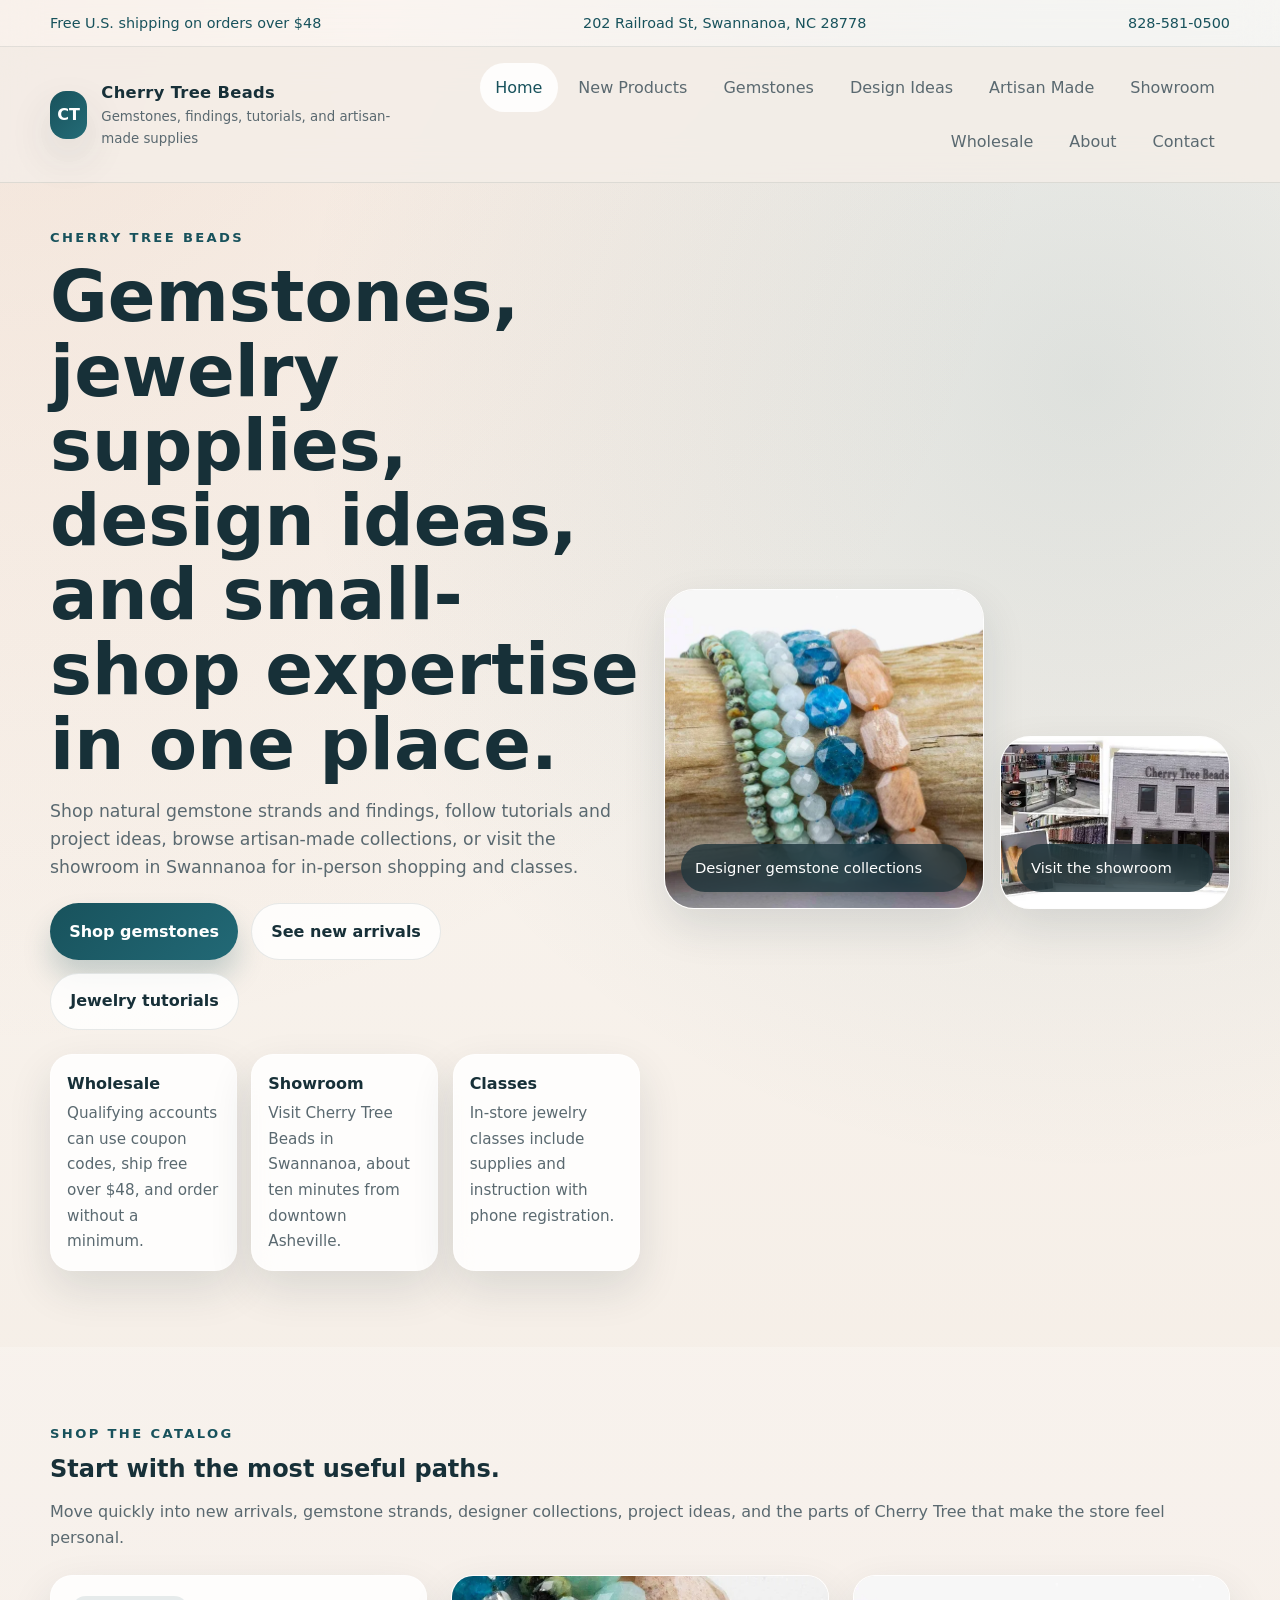
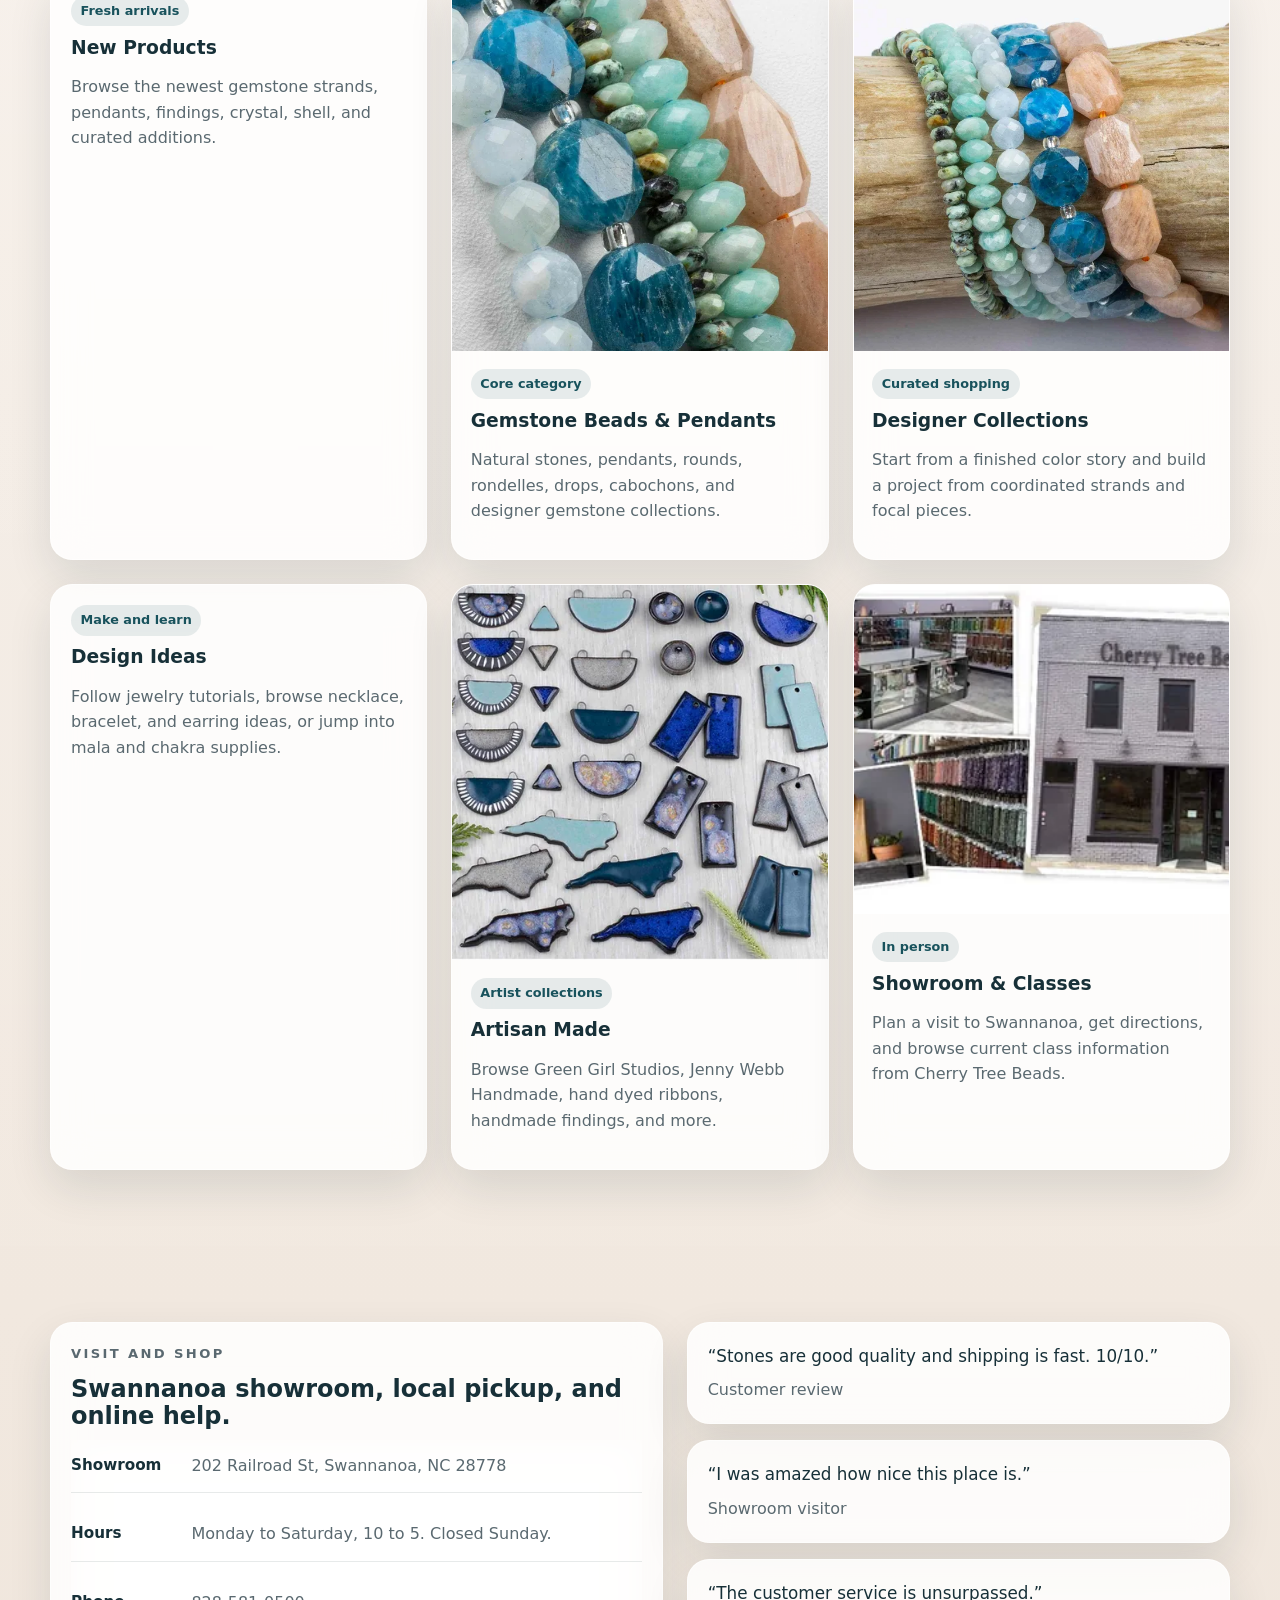
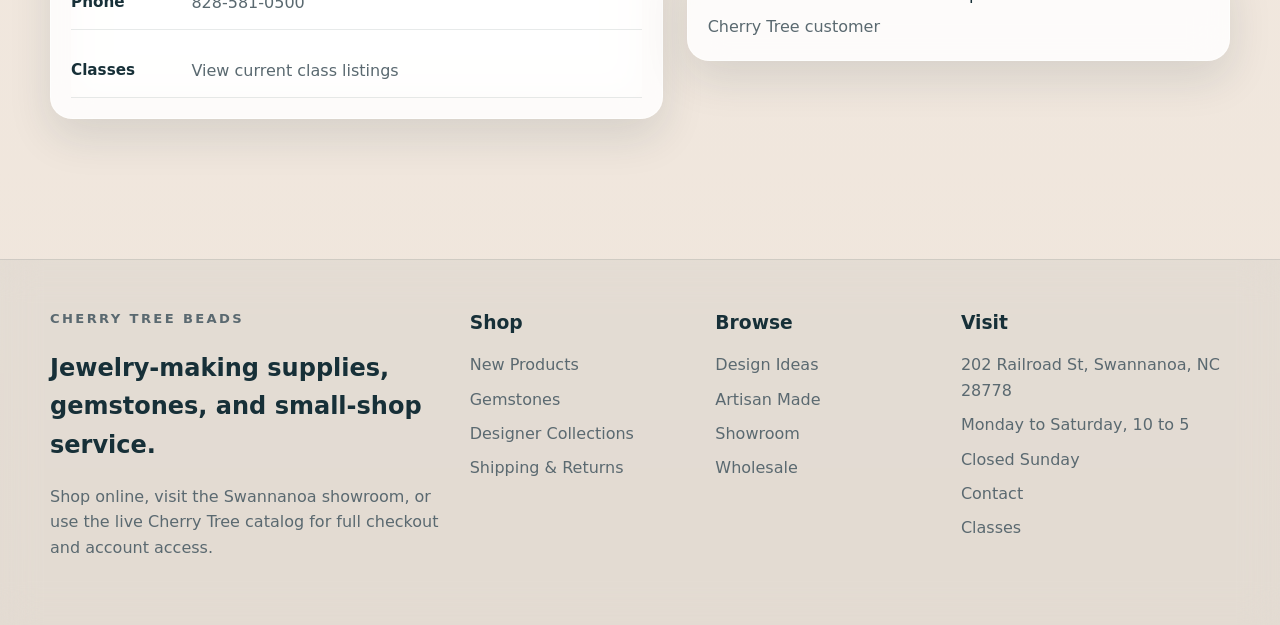
==== commit 57992b2a: "Add files via upload" ====
--- a/index.html
+++ b/index.html
@@ -4,7 +4,7 @@
   <meta charset="UTF-8">
   <meta name="viewport" content="width=device-width, initial-scale=1.0">
   <title>Cherry Tree Beads | Gemstones, Design Ideas, Artisan Made, Showroom, and Wholesale</title>
-  <meta name="description" content="Shop gemstones, design ideas, artisan-made finds, wholesale supplies, and showroom favorites from Cherry Tree Beads.">
+  <meta name="description" content="Shop gemstones, jewelry supplies, artisan-made finds, wholesale supplies, and showroom favorites from Cherry Tree Beads.">
   <meta name="theme-color" content="#154148">
   <link rel="preload" as="image" href="assets/images/hidden-cove-hero-960.webp" imagesrcset="assets/images/hidden-cove-hero-640.webp 640w, assets/images/hidden-cove-hero-960.webp 960w, assets/images/hidden-cove-hero-1280.webp 1280w" imagesizes="(max-width: 860px) 92vw, 50vw">
   <link rel="stylesheet" href="styles.css">
@@ -12,6 +12,7 @@
 </head>
 <body data-page="home">
   <a class="skip-link" href="#main">Skip to content</a>
+
   <div class="topbar">
     <div class="container topbar-inner">
       <span>Free U.S. shipping on orders over $48</span>
@@ -19,6 +20,7 @@
       <span><a href="tel:8285810500">828-581-0500</a></span>
     </div>
   </div>
+
   <header class="site-header">
     <div class="container header-inner">
       <a class="brand" href="index.html" aria-label="Cherry Tree Beads home">
@@ -32,228 +34,324 @@
         <span></span><span></span><span></span>
         <span class="sr-only">Toggle navigation</span>
       </button>
-      <nav id="site-nav" class="site-nav" aria-label="Primary navigation">
-        <a href="index.html"  class="is-current">Home</a><a href="https://cherrytreebeads.com/new-products/" >New Products</a><a href="https://cherrytreebeads.com/beads/gemstone-beads-pendants/" >Gemstones</a><a href="index.html#design-panel" data-panel-link="design-panel">Design Ideas</a><a href="index.html#artisan-panel" data-panel-link="artisan-panel">Artisan Made</a><a href="index.html#showroom-panel" data-panel-link="showroom-panel">Showroom</a><a href="index.html#wholesale-panel" data-panel-link="wholesale-panel">Wholesale</a><a href="index.html#about-panel" data-panel-link="about-panel">About</a><a href="index.html#contact-panel" data-panel-link="contact-panel">Contact</a>
+      <nav id="site-nav" class="site-nav site-nav-home" aria-label="Primary navigation">
+        <button type="button" class="nav-tab is-current" data-home-view="home">Home</button>
+        <a href="https://cherrytreebeads.com/new-products/">New Products</a>
+        <a href="https://cherrytreebeads.com/beads/gemstone-beads-pendants/">Gemstones</a>
+        <button type="button" class="nav-tab" data-home-view="design">Design Ideas</button>
+        <button type="button" class="nav-tab" data-home-view="artisan">Artisan Made</button>
+        <button type="button" class="nav-tab" data-home-view="showroom">Showroom</button>
+        <button type="button" class="nav-tab" data-home-view="wholesale">Wholesale</button>
+        <button type="button" class="nav-tab" data-home-view="about">About</button>
+        <button type="button" class="nav-tab" data-home-view="contact">Contact</button>
       </nav>
     </div>
   </header>
   <main id="main">
-<section class="hero section">
-  <div class="container hero-grid">
-    <div class="hero-copy">
-      <p class="eyebrow">Cherry Tree Beads</p>
-      <h1>Gemstones, jewelry supplies, design ideas, and small-shop expertise in one place.</h1>
-      <p class="hero-lead">Shop natural gemstones and findings, follow tutorials and project ideas, browse artisan-made pieces, or visit the showroom in Swannanoa for in-person help and classes.</p>
-      <div class="button-row">
-        <a class="button button-primary" href="https://cherrytreebeads.com/beads/gemstone-beads-pendants/">Shop gemstones</a>
-        <a class="button button-secondary" href="https://cherrytreebeads.com/new-products/">See new arrivals</a>
-        <a class="button button-secondary" href="design-ideas.html">Browse design ideas</a>
-      </div>
-      <div class="hero-points">
-        <div><strong>Wholesale</strong><span>Qualifying accounts can use coupon codes and ship free over $48</span></div>
-        <div><strong>Showroom</strong><span>Located about ten minutes from downtown Asheville</span></div>
-        <div><strong>Tutorials</strong><span>Project ideas, jewelry techniques, kits, and class paths</span></div>
-      </div>
-    </div>
-    <div class="hero-media">
-      <article class="media-card media-card-large">
-        <a href="https://cherrytreebeads.com/hidden-cove-gemstone-strand-designer-collection/">
-          <img src="assets/images/hidden-cove-hero-960.webp" srcset="assets/images/hidden-cove-hero-640.webp 640w, assets/images/hidden-cove-hero-960.webp 960w, assets/images/hidden-cove-hero-1280.webp 1280w" sizes="(max-width: 860px) 92vw, 50vw" width="960" height="960" alt="Hidden Cove gemstone strand designer collection" fetchpriority="high">
-          <span class="media-label">Featured collection · Hidden Cove</span>
-        </a>
-      </article>
-      <article class="media-card media-card-small remote-card">
-        <a href="showroom.html">
-          <img src="https://cdn11.bigcommerce.com/s-yn89pgp8p/product_images/uploaded_images/showroom-9-12-18-copy.jpg" width="640" height="360" alt="Cherry Tree Beads showroom collage" loading="lazy">
-          <span class="media-label">Visit the showroom</span>
-        </a>
-      </article>
-    </div>
-  </div>
-</section>
-
-<section class="section section-soft">
-  <div class="container">
-    <div class="section-heading">
-      <p class="eyebrow">Shop the catalog</p>
-      <h2>Start with the most useful paths.</h2>
-      <p>Move quickly into new arrivals, gemstone strands, designer collections, project ideas, and the parts of Cherry Tree that make the store feel personal.</p>
-    </div>
-    <div class="feature-grid">
-      <a class="feature-card" href="https://cherrytreebeads.com/new-products/">
-        <span class="card-tag">Fresh arrivals</span>
-        <h3>New Products</h3>
-        <p>Browse the newest gemstone strands, pendants, findings, crystal, shell, and curated additions.</p>
-      </a>
-      <a class="feature-card image-card" href="https://cherrytreebeads.com/beads/gemstone-beads-pendants/">
-        <img src="assets/images/hidden-cove-detail-640.webp" srcset="assets/images/hidden-cove-detail-400.webp 400w, assets/images/hidden-cove-detail-640.webp 640w, assets/images/hidden-cove-detail-960.webp 960w" sizes="(max-width: 960px) 100vw, 32vw" width="640" height="640" alt="Gemstone bead assortment" loading="lazy">
-        <div class="card-copy"><span class="card-tag">Core category</span><h3>Gemstone Beads &amp; Pendants</h3><p>Natural stones, pendants, rounds, rondelles, drops, cabochons, and designer gemstone collections.</p></div>
-      </a>
-      <a class="feature-card image-card" href="https://cherrytreebeads.com/beads/gemstone-beads-pendants/designer-gemstone-collections/">
-        <img src="assets/images/stormy-night-detail-640.webp" srcset="assets/images/stormy-night-detail-400.webp 400w, assets/images/stormy-night-detail-640.webp 640w, assets/images/stormy-night-detail-960.webp 960w" sizes="(max-width: 960px) 100vw, 32vw" width="640" height="640" alt="Designer gemstone collection detail" loading="lazy">
-        <div class="card-copy"><span class="card-tag">Curated shopping</span><h3>Designer Collections</h3><p>Start from a finished color story and build a project from coordinated strands and focal pieces.</p></div>
-      </a>
-      <a class="feature-card" href="design-ideas.html"><span class="card-tag">Make and learn</span><h3>Design Ideas</h3><p>Follow jewelry tutorials, browse necklace, bracelet, and earring ideas, or jump into mala and chakra paths.</p></a>
-      <a class="feature-card" href="artisan-made.html"><span class="card-tag">Artist collections</span><h3>Artisan Made</h3><p>Browse Green Girl Studios, Jenny Webb Handmade, hand dyed ribbons, handmade findings, and more.</p></a>
-      <a class="feature-card" href="showroom.html"><span class="card-tag">In person</span><h3>Showroom &amp; Classes</h3><p>Plan a visit to Swannanoa, get directions, and browse current class information from Cherry Tree Beads.</p></a>
-    </div>
-  </div>
-</section>
-
-<section id="explore-panels" class="section">
-  <div class="container">
-    <div class="section-heading section-heading-tight">
-      <p class="eyebrow">Explore Cherry Tree</p>
-      <h2>Use the navigation like a live storefront.</h2>
-      <p>Select a section to switch the content shown here without leaving the page.</p>
-    </div>
-    <div class="tabs" role="tablist" aria-label="Cherry Tree sections">
-      <button type="button" class="tab is-active" role="tab" aria-selected="true" aria-controls="design-panel" id="tab-design" data-panel="design-panel">Design Ideas</button>
-      <button type="button" class="tab" role="tab" aria-selected="false" aria-controls="artisan-panel" id="tab-artisan" data-panel="artisan-panel">Artisan Made</button>
-      <button type="button" class="tab" role="tab" aria-selected="false" aria-controls="showroom-panel" id="tab-showroom" data-panel="showroom-panel">Showroom</button>
-      <button type="button" class="tab" role="tab" aria-selected="false" aria-controls="wholesale-panel" id="tab-wholesale" data-panel="wholesale-panel">Wholesale</button>
-      <button type="button" class="tab" role="tab" aria-selected="false" aria-controls="about-panel" id="tab-about" data-panel="about-panel">About</button>
-      <button type="button" class="tab" role="tab" aria-selected="false" aria-controls="contact-panel" id="tab-contact" data-panel="contact-panel">Contact</button>
-    </div>
-
-    <div class="panel-shell">
-      <section class="panel is-active" id="design-panel" role="tabpanel" aria-labelledby="tab-design">
-        <div class="panel-grid">
+
+    <section class="view-panel is-active" id="view-home" data-view="home">
+      <section class="hero section">
+        <div class="container hero-grid">
+          <div class="hero-copy">
+            <p class="eyebrow">Cherry Tree Beads</p>
+            <h1>Gemstones, jewelry supplies, design ideas, and small-shop expertise in one place.</h1>
+            <p class="hero-lead">Shop natural gemstone strands and findings, follow tutorials and project ideas, browse artisan-made collections, or visit the showroom in Swannanoa for in-person shopping and classes.</p>
+            <div class="button-row">
+              <a class="button button-primary" href="https://cherrytreebeads.com/beads/gemstone-beads-pendants/">Shop gemstones</a>
+              <a class="button button-secondary" href="https://cherrytreebeads.com/new-products/">See new arrivals</a>
+              <a class="button button-secondary" href="https://cherrytreebeads.com/design-ideas/jewelry-tutorials/">Jewelry tutorials</a>
+            </div>
+            <div class="hero-points">
+              <div><strong>Wholesale</strong><span>Qualifying accounts can use coupon codes, ship free over $48, and order without a minimum.</span></div>
+              <div><strong>Showroom</strong><span>Visit Cherry Tree Beads in Swannanoa, about ten minutes from downtown Asheville.</span></div>
+              <div><strong>Classes</strong><span>In-store jewelry classes include supplies and instruction with phone registration.</span></div>
+            </div>
+          </div>
+          <div class="hero-media">
+            <article class="media-card media-card-large">
+              <a href="https://cherrytreebeads.com/beads/gemstone-beads-pendants/designer-gemstone-collections/">
+                <div class="slideshow slideshow-square" data-rotate="4600">
+                  <img class="is-active" src="assets/images/hidden-cove-hero-960.webp" srcset="assets/images/hidden-cove-hero-640.webp 640w, assets/images/hidden-cove-hero-960.webp 960w, assets/images/hidden-cove-hero-1280.webp 1280w" sizes="(max-width: 860px) 92vw, 50vw" width="960" height="960" alt="Hidden Cove designer gemstone collection" fetchpriority="high">
+                  <img src="assets/images/stormy-night-hero-960.webp" srcset="assets/images/stormy-night-hero-640.webp 640w, assets/images/stormy-night-hero-960.webp 960w, assets/images/stormy-night-hero-1280.webp 1280w" sizes="(max-width: 860px) 92vw, 50vw" width="960" height="960" alt="Stormy Night designer gemstone collection" loading="lazy">
+                  <img src="assets/images/gemstone-bracelet-960.webp" srcset="assets/images/gemstone-bracelet-480.webp 480w, assets/images/gemstone-bracelet-960.webp 960w, assets/images/gemstone-bracelet-1280.webp 1280w" sizes="(max-width: 860px) 92vw, 50vw" width="960" height="960" alt="Gemstone bracelet materials from Cherry Tree Beads" loading="lazy">
+                </div>
+                <span class="media-label">Designer gemstone collections</span>
+              </a>
+            </article>
+            <article class="media-card media-card-small">
+              <a href="showroom.html">
+                <img src="assets/images/showroom-collage-640.webp" srcset="assets/images/showroom-collage-480.webp 480w, assets/images/showroom-collage-640.webp 640w, assets/images/showroom-collage-960.webp 960w" sizes="(max-width: 860px) 92vw, 24vw" width="640" height="329" alt="Cherry Tree Beads showroom and storefront collage" loading="lazy">
+                <span class="media-label">Visit the showroom</span>
+              </a>
+            </article>
+          </div>
+        </div>
+      </section>
+
+      <section class="section section-soft">
+        <div class="container">
+          <div class="section-heading">
+            <p class="eyebrow">Shop the catalog</p>
+            <h2>Start with the most useful paths.</h2>
+            <p>Move quickly into new arrivals, gemstone strands, designer collections, project ideas, and the parts of Cherry Tree that make the store feel personal.</p>
+          </div>
+          <div class="feature-grid">
+            <a class="feature-card" href="https://cherrytreebeads.com/new-products/">
+              <span class="card-tag">Fresh arrivals</span>
+              <h3>New Products</h3>
+              <p>Browse the newest gemstone strands, pendants, findings, crystal, shell, and curated additions.</p>
+            </a>
+            <a class="feature-card image-card" href="https://cherrytreebeads.com/beads/gemstone-beads-pendants/">
+              <div class="slideshow" data-rotate="4200">
+                <img class="is-active" src="assets/images/hidden-cove-detail-640.webp" srcset="assets/images/hidden-cove-detail-400.webp 400w, assets/images/hidden-cove-detail-640.webp 640w, assets/images/hidden-cove-detail-960.webp 960w" sizes="(max-width: 960px) 100vw, 32vw" width="640" height="640" alt="Gemstone bead assortment" loading="lazy">
+                <img src="assets/images/stormy-night-detail-640.webp" srcset="assets/images/stormy-night-detail-400.webp 400w, assets/images/stormy-night-detail-640.webp 640w, assets/images/stormy-night-detail-960.webp 960w" sizes="(max-width: 960px) 100vw, 32vw" width="640" height="640" alt="Blue gemstone bead assortment" loading="lazy">
+                <img src="assets/images/gemstone-bracelet-960.webp" srcset="assets/images/gemstone-bracelet-480.webp 480w, assets/images/gemstone-bracelet-960.webp 960w" sizes="(max-width: 960px) 100vw, 32vw" width="960" height="960" alt="Gemstone bracelet materials" loading="lazy">
+              </div>
+              <div class="card-copy"><span class="card-tag">Core category</span><h3>Gemstone Beads &amp; Pendants</h3><p>Natural stones, pendants, rounds, rondelles, drops, cabochons, and designer gemstone collections.</p></div>
+            </a>
+            <a class="feature-card image-card" href="https://cherrytreebeads.com/beads/gemstone-beads-pendants/designer-gemstone-collections/">
+              <div class="slideshow" data-rotate="4600">
+                <img class="is-active" src="assets/images/hidden-cove-hero-960.webp" srcset="assets/images/hidden-cove-hero-640.webp 640w, assets/images/hidden-cove-hero-960.webp 960w" sizes="(max-width: 960px) 100vw, 32vw" width="960" height="960" alt="Hidden Cove collection" loading="lazy">
+                <img src="assets/images/stormy-night-hero-960.webp" srcset="assets/images/stormy-night-hero-640.webp 640w, assets/images/stormy-night-hero-960.webp 960w" sizes="(max-width: 960px) 100vw, 32vw" width="960" height="960" alt="Stormy Night collection" loading="lazy">
+              </div>
+              <div class="card-copy"><span class="card-tag">Curated shopping</span><h3>Designer Collections</h3><p>Start from a finished color story and build a project from coordinated strands and focal pieces.</p></div>
+            </a>
+            <a class="feature-card" href="design-ideas.html"><span class="card-tag">Make and learn</span><h3>Design Ideas</h3><p>Follow jewelry tutorials, browse necklace, bracelet, and earring ideas, or jump into mala and chakra supplies.</p></a>
+            <a class="feature-card image-card" href="artisan-made.html">
+              <div class="slideshow" data-rotate="5000">
+                <img class="is-active" src="assets/images/jenny-webb-collection-776.webp" srcset="assets/images/jenny-webb-collection-480.webp 480w, assets/images/jenny-webb-collection-776.webp 776w" sizes="(max-width: 960px) 100vw, 32vw" width="776" height="740" alt="Jenny Webb Handmade components" loading="lazy">
+                <img src="assets/images/sea-glass-pendants-797.webp" srcset="assets/images/sea-glass-pendants-480.webp 480w, assets/images/sea-glass-pendants-797.webp 797w" sizes="(max-width: 960px) 100vw, 32vw" width="797" height="699" alt="Sea glass pendants from Cherry Tree Beads" loading="lazy">
+              </div>
+              <div class="card-copy"><span class="card-tag">Artist collections</span><h3>Artisan Made</h3><p>Browse Green Girl Studios, Jenny Webb Handmade, hand dyed ribbons, handmade findings, and more.</p></div>
+            </a>
+            <a class="feature-card image-card" href="showroom.html">
+              <img src="assets/images/showroom-collage-640.webp" srcset="assets/images/showroom-collage-480.webp 480w, assets/images/showroom-collage-640.webp 640w, assets/images/showroom-collage-960.webp 960w" sizes="(max-width: 960px) 100vw, 32vw" width="640" height="329" alt="Cherry Tree Beads showroom collage" loading="lazy">
+              <div class="card-copy"><span class="card-tag">In person</span><h3>Showroom &amp; Classes</h3><p>Plan a visit to Swannanoa, get directions, and browse current class information from Cherry Tree Beads.</p></div>
+            </a>
+          </div>
+        </div>
+      </section>
+
+      <section class="section">
+        <div class="container two-column-layout align-start">
+          <div class="stack-card">
+            <p class="eyebrow">Visit and shop</p>
+            <h2>Swannanoa showroom, local pickup, and online help.</h2>
+            <ul class="detail-list">
+              <li><strong>Showroom</strong><span>202 Railroad St, Swannanoa, NC 28778</span></li>
+              <li><strong>Hours</strong><span>Monday to Saturday, 10 to 5. Closed Sunday.</span></li>
+              <li><strong>Phone</strong><span><a href="tel:8285810500">828-581-0500</a></span></li>
+              <li><strong>Classes</strong><span><a href="https://cherrytreebeads.com/classes/">View current class listings</a></span></li>
+            </ul>
+          </div>
+          <aside class="quote-stack">
+            <div class="quote-card"><p>“Stones are good quality and shipping is fast. 10/10.”</p><span>Customer review</span></div>
+            <div class="quote-card"><p>“I was amazed how nice this place is.”</p><span>Showroom visitor</span></div>
+            <div class="quote-card"><p>“The customer service is unsurpassed.”</p><span>Cherry Tree customer</span></div>
+          </aside>
+        </div>
+      </section>
+    </section>
+
+    <section class="view-panel" id="view-design" data-view="design" hidden>
+      <section class="page-hero section">
+        <div class="container page-hero-grid page-hero-grid-alt">
           <div>
             <p class="eyebrow">Design Ideas</p>
-            <h3>Projects, tutorials, and shopping paths built around making.</h3>
-            <p>Cherry Tree’s design section already spans tutorials, necklace designs, bracelet designs, earring designs, mala inspiration, aromatherapy, chakra themes, and curated kits. The home page keeps this introduction brief so the full browsing experience can live on its own page.</p>
-            <div class="button-row"><a class="button button-primary" href="design-ideas.html">Open design page</a><a class="button button-secondary" href="https://cherrytreebeads.com/design-ideas-kits/">View live category</a></div>
-          </div>
-          <div class="panel-links">
-            <a href="https://cherrytreebeads.com/design-ideas/jewelry-tutorials/">Jewelry Tutorials</a>
-            <a href="https://cherrytreebeads.com/design-ideas/necklace-designs/">Necklace Designs</a>
-            <a href="https://cherrytreebeads.com/design-ideas/bracelet-designs/">Bracelet Designs</a>
-            <a href="https://cherrytreebeads.com/design-ideas/earring-designs/">Earring Designs</a>
-          </div>
-        </div>
-      </section>
-
-      <section class="panel" id="artisan-panel" role="tabpanel" aria-labelledby="tab-artisan" hidden>
-        <div class="panel-grid media-left">
-          <img class="panel-image" src="https://cdn11.bigcommerce.com/s-yn89pgp8p/images/stencil/original/image-manager/img-6987-2.jpg?t=1666203523" width="1024" height="768" alt="Artisan-made assortment from Cherry Tree Beads" loading="lazy">
+            <h1>Jewelry tutorials, project ideas, kits, and themed supply paths.</h1>
+            <p class="page-lead">Browse technique tutorials, necklace, bracelet, and earring ideas, plus mala, chakra, aromatherapy, and jewelry design kits.</p>
+            <div class="button-row"><a class="button button-primary" href="https://cherrytreebeads.com/design-ideas/">All Design Ideas</a><a class="button button-secondary" href="https://cherrytreebeads.com/design-ideas/jewelry-tutorials/">Jewelry Tutorials</a></div>
+          </div>
+          <div class="split-media">
+            <img class="hero-side-image" src="assets/images/gemstone-bracelet-960.webp" srcset="assets/images/gemstone-bracelet-480.webp 480w, assets/images/gemstone-bracelet-960.webp 960w" sizes="(max-width: 860px) 92vw, 45vw" width="960" height="960" alt="Gemstone bracelet design inspiration" loading="eager">
+            <img class="hero-side-image" src="assets/images/sea-glass-pendants-797.webp" srcset="assets/images/sea-glass-pendants-480.webp 480w, assets/images/sea-glass-pendants-797.webp 797w" sizes="(max-width: 860px) 92vw, 45vw" width="797" height="699" alt="Sea glass pendants for jewelry design" loading="lazy">
+          </div>
+        </div>
+      </section>
+      <section class="section section-soft">
+        <div class="container feature-grid feature-grid-4">
+          <a class="feature-card" href="https://cherrytreebeads.com/design-ideas/jewelry-tutorials/"><span class="card-tag">Tutorials</span><h3>Jewelry Tutorials</h3><p>Basic stringing, crimping, slide clasps, wire wrapping, and beginner-friendly techniques.</p></a>
+          <a class="feature-card" href="https://cherrytreebeads.com/design-ideas/necklace-designs/"><span class="card-tag">Project ideas</span><h3>Necklace Designs</h3><p>Designs that move quickly from inspiration into gemstones, chain, pendants, and focal pieces.</p></a>
+          <a class="feature-card" href="https://cherrytreebeads.com/design-ideas/bracelet-designs/"><span class="card-tag">Project ideas</span><h3>Bracelet Designs</h3><p>Elastic, stacked, charm, and gemstone bracelet ideas tied to real supply categories.</p></a>
+          <a class="feature-card" href="https://cherrytreebeads.com/design-ideas/earring-designs/"><span class="card-tag">Project ideas</span><h3>Earring Designs</h3><p>Quick builds, statement earrings, drops, and component-based designs.</p></a>
+          <a class="feature-card" href="https://cherrytreebeads.com/design-ideas/jewelry-design-kits/"><span class="card-tag">Kits</span><h3>Jewelry Design Kits</h3><p>Coordinated project kits that shorten the jump from idea to materials.</p></a>
+          <a class="feature-card" href="https://cherrytreebeads.com/design-ideas/mala-supplies/"><span class="card-tag">Themes</span><h3>Mala Supplies</h3><p>Browse bead and pendant paths built for mala projects and meditation jewelry.</p></a>
+          <a class="feature-card" href="https://cherrytreebeads.com/design-ideas/chakra-supplies/"><span class="card-tag">Themes</span><h3>Chakra Supplies</h3><p>Color-led bead and pendant collections organized around chakra designs.</p></a>
+          <a class="feature-card" href="https://cherrytreebeads.com/design-ideas/aromatherapy-supplies/"><span class="card-tag">Themes</span><h3>Aromatherapy Supplies</h3><p>Lava, diffuser-style beads, and components for essential-oil jewelry projects.</p></a>
+        </div>
+      </section>
+    </section>
+
+    <section class="view-panel" id="view-artisan" data-view="artisan" hidden>
+      <section class="page-hero section">
+        <div class="container page-hero-grid page-hero-grid-alt">
           <div>
             <p class="eyebrow">Artisan Made</p>
-            <h3>Maker-led categories with their own voice.</h3>
-            <p>Instead of repeating the same text from the home page, the dedicated artisan page groups Cherry Tree’s artist collections into a cleaner browse structure and keeps maker details where they belong.</p>
-            <div class="button-row"><a class="button button-primary" href="artisan-made.html">Open artisan page</a><a class="button button-secondary" href="https://cherrytreebeads.com/artisan-made/">View live category</a></div>
-          </div>
-        </div>
-      </section>
-
-      <section class="panel" id="showroom-panel" role="tabpanel" aria-labelledby="tab-showroom" hidden>
-        <div class="panel-grid media-left">
-          <img class="panel-image" src="https://cdn11.bigcommerce.com/s-yn89pgp8p/product_images/uploaded_images/showroom-9-12-18-copy.jpg" width="640" height="360" alt="Cherry Tree Beads showroom collage" loading="lazy">
+            <h1>Handmade components, artist collections, and one-of-a-kind materials.</h1>
+            <p class="page-lead">Browse maker-led categories including Green Girl Studios, Jenny Webb Handmade, Green Girl Gemstones, hand dyed ribbons, and other handmade findings and focal pieces.</p>
+            <div class="button-row"><a class="button button-primary" href="https://cherrytreebeads.com/artisan-made/">Shop Artisan Made</a><a class="button button-secondary" href="https://cherrytreebeads.com/artisan-made/jenny-webb-handmade/">Jenny Webb Handmade</a></div>
+          </div>
+          <div class="split-media">
+            <img class="hero-side-image" src="assets/images/jenny-webb-collection-776.webp" srcset="assets/images/jenny-webb-collection-480.webp 480w, assets/images/jenny-webb-collection-776.webp 776w" sizes="(max-width: 860px) 92vw, 45vw" width="776" height="740" alt="Jenny Webb Handmade collection" loading="eager">
+            <img class="hero-side-image" src="assets/images/sea-glass-pendants-797.webp" srcset="assets/images/sea-glass-pendants-480.webp 480w, assets/images/sea-glass-pendants-797.webp 797w" sizes="(max-width: 860px) 92vw, 45vw" width="797" height="699" alt="Sea glass artisan pendants" loading="lazy">
+          </div>
+        </div>
+      </section>
+      <section class="section section-soft">
+        <div class="container feature-grid feature-grid-3">
+          <a class="feature-card" href="https://cherrytreebeads.com/artisan-made/green-girl-studios/"><span class="card-tag">Featured makers</span><h3>Green Girl Studios</h3><p>Handmade pewter beads, pendants, and components with a distinct sculptural style.</p></a>
+          <a class="feature-card" href="https://cherrytreebeads.com/artisan-made/jenny-webb-handmade/"><span class="card-tag">Featured makers</span><h3>Jenny Webb Handmade</h3><p>Enamel and ceramic components in bold color stories and graphic shapes.</p></a>
+          <a class="feature-card" href="https://cherrytreebeads.com/artisan-made/green-girl-gemstones/"><span class="card-tag">Featured makers</span><h3>Green Girl Gemstones</h3><p>Gemstone pieces and handmade focal elements built for standout designs.</p></a>
+          <a class="feature-card" href="https://cherrytreebeads.com/artisan-made/hand-dyed-ribbons/"><span class="card-tag">Textile</span><h3>Hand Dyed Ribbons</h3><p>Soft color-led silk and ribbon supplies for jewelry finishes and mixed-media work.</p></a>
+          <a class="feature-card" href="https://cherrytreebeads.com/artisan-made/handmade-jewelry-components/"><span class="card-tag">Components</span><h3>Handmade Jewelry Components</h3><p>Clasps, connectors, pendants, and focal pieces from artisan suppliers.</p></a>
+          <a class="feature-card" href="https://cherrytreebeads.com/artisan-made/aaote/"><span class="card-tag">Collections</span><h3>AAOTE</h3><p>Another maker-led collection inside the artisan-made catalog.</p></a>
+        </div>
+      </section>
+    </section>
+
+    <section class="view-panel" id="view-showroom" data-view="showroom" hidden>
+      <section class="page-hero section">
+        <div class="container page-hero-grid">
           <div>
             <p class="eyebrow">Showroom</p>
-            <h3>Swannanoa showroom, classes, and the in-person side of the store.</h3>
-            <p>The home page keeps showroom content brief. Address, hours, directions, classes, and visit planning stay on the showroom page so the main page does not repeat operational details all over the layout.</p>
-            <div class="button-row"><a class="button button-primary" href="showroom.html">Open showroom page</a><a class="button button-secondary" href="https://cherrytreebeads.com/visit-our-showroom/">View live showroom page</a></div>
-          </div>
-        </div>
-      </section>
-
-      <section class="panel" id="wholesale-panel" role="tabpanel" aria-labelledby="tab-wholesale" hidden>
-        <div class="panel-grid">
+            <h1>Visit Cherry Tree Beads in Swannanoa.</h1>
+            <p class="page-lead">The showroom is about ten minutes from downtown Asheville and offers in-person shopping, creative help, and classes at the store.</p>
+            <div class="button-row"><a class="button button-primary" href="https://cherrytreebeads.com/visit-our-showroom/">Showroom details</a><a class="button button-secondary" href="https://cherrytreebeads.com/classes/">View classes</a></div>
+          </div>
+          <img class="hero-side-image wide-image" src="assets/images/showroom-collage-960.webp" srcset="assets/images/showroom-collage-480.webp 480w, assets/images/showroom-collage-640.webp 640w, assets/images/showroom-collage-960.webp 960w" sizes="(max-width: 860px) 92vw, 46vw" width="960" height="494" alt="Cherry Tree Beads showroom and storefront" loading="eager">
+        </div>
+      </section>
+      <section class="section section-soft">
+        <div class="container two-column-layout align-start">
+          <div class="stack-card">
+            <p class="eyebrow">Plan your visit</p>
+            <h2>Showroom details</h2>
+            <ul class="detail-list">
+              <li><strong>Address</strong><span>202 Railroad St, Swannanoa, NC 28778</span></li>
+              <li><strong>Hours</strong><span>Monday to Saturday, 10 to 5</span></li>
+              <li><strong>Phone</strong><span><a href="tel:8285810500">828-581-0500</a></span></li>
+              <li><strong>Directions</strong><span><a href="https://maps.google.com/?q=202+Railroad+St,+Swannanoa,+NC+28778">Open map</a></span></li>
+            </ul>
+          </div>
+          <div class="stack-card">
+            <p class="eyebrow">Classes</p>
+            <h2>Jewelry-making classes at the store</h2>
+            <p>Cherry Tree classes are held in the showroom. Class fees include supplies and instruction, and registration is handled by phone.</p>
+            <div class="button-row"><a class="button button-primary" href="https://cherrytreebeads.com/classes/">Current classes</a><a class="button button-secondary" href="tel:8285810500">Call to register</a></div>
+          </div>
+        </div>
+      </section>
+    </section>
+
+    <section class="view-panel" id="view-wholesale" data-view="wholesale" hidden>
+      <section class="page-hero section">
+        <div class="container page-hero-grid">
           <div>
             <p class="eyebrow">Wholesale</p>
-            <h3>Built for designers and bead stores.</h3>
-            <p>Wholesale pricing, coupon compatibility, free shipping over $48, and no minimum order requirement are strong selling points. The dedicated page now holds the qualification steps and bead-store pricing notes so those details are not duplicated across the home page.</p>
-            <div class="button-row"><a class="button button-primary" href="wholesale.html">Open wholesale page</a><a class="button button-secondary" href="https://cherrytreebeads.com/Wholesale-Information/">View live wholesale info</a></div>
-          </div>
-          <div class="panel-links">
-            <a href="https://cherrytreebeads.com/Wholesale-Information/">Wholesale Information</a>
-            <a href="https://cherrytreebeads.com/special-bead-store-pricing/">Special Bead Store Pricing</a>
-            <a href="https://cherrytreebeads.com/contact-us/">Contact Cherry Tree</a>
-          </div>
-        </div>
-      </section>
-
-      <section class="panel" id="about-panel" role="tabpanel" aria-labelledby="tab-about" hidden>
-        <div class="panel-grid media-left">
-          <img class="panel-image" src="https://cdn11.bigcommerce.com/s-yn89pgp8p/product_images/uploaded_images/showroom-9-12-18-copy.jpg" width="640" height="360" alt="Cherry Tree Beads building exterior and showroom" loading="lazy">
-          <div>
-            <p class="eyebrow">About</p>
-            <h3>The store story belongs on the about page.</h3>
-            <p>Cherry Tree began in 2002, launched its website in 2008, changed ownership in 2012, and moved into the restored Swannanoa building in 2018. The dedicated about page carries that full story so the home page can stay focused on browsing and shopping.</p>
-            <div class="button-row"><a class="button button-primary" href="about.html">Open about page</a><a class="button button-secondary" href="https://cherrytreebeads.com/about-us/">View live about page</a></div>
-          </div>
-        </div>
-      </section>
-
-      <section class="panel" id="contact-panel" role="tabpanel" aria-labelledby="tab-contact" hidden>
-        <div class="panel-grid">
+            <h1>Wholesale pricing for qualifying designers and bead stores.</h1>
+            <p class="page-lead">Qualifying wholesale accounts can use coupon codes, receive free U.S. shipping over $48, and place wholesale orders without a minimum order requirement.</p>
+            <div class="button-row"><a class="button button-primary" href="https://cherrytreebeads.com/Wholesale-Information/">Wholesale Information</a><a class="button button-secondary" href="https://cherrytreebeads.com/special-bead-store-pricing/">Special bead store pricing</a></div>
+          </div>
+          <div class="split-media split-media-vertical">
+            <img class="hero-side-image" src="assets/images/hidden-cove-detail-960.webp" srcset="assets/images/hidden-cove-detail-400.webp 400w, assets/images/hidden-cove-detail-640.webp 640w, assets/images/hidden-cove-detail-960.webp 960w" sizes="(max-width: 860px) 92vw, 45vw" width="960" height="960" alt="Gemstone detail" loading="eager">
+            <img class="hero-side-image" src="assets/images/stormy-night-hero-960.webp" srcset="assets/images/stormy-night-hero-640.webp 640w, assets/images/stormy-night-hero-960.webp 960w" sizes="(max-width: 860px) 92vw, 45vw" width="960" height="960" alt="Designer gemstone collection" loading="lazy">
+          </div>
+        </div>
+      </section>
+      <section class="section section-soft">
+        <div class="container feature-grid feature-grid-4">
+          <article class="feature-card"><span class="card-tag">Qualification</span><h3>Tax ID or EIN documentation</h3><p>Email your state tax ID license or EIN documentation to Cherry Tree to activate wholesale pricing.</p></article>
+          <article class="feature-card"><span class="card-tag">Account benefit</span><h3>Coupon codes still apply</h3><p>Wholesale accounts can still use Cherry Tree coupon codes.</p></article>
+          <article class="feature-card"><span class="card-tag">Shipping</span><h3>Free shipping over $48</h3><p>Wholesale accounts still receive the same free-shipping threshold on eligible orders.</p></article>
+          <article class="feature-card"><span class="card-tag">Ordering</span><h3>No minimum order requirement</h3><p>Cherry Tree does not require a minimum order for wholesale purchases.</p></article>
+        </div>
+      </section>
+    </section>
+
+    <section class="view-panel" id="view-about" data-view="about" hidden>
+      <section class="page-hero section">
+        <div class="container page-hero-grid page-hero-grid-alt">
+          <div>
+            <p class="eyebrow">About Cherry Tree</p>
+            <h1>A small bead store with a long history and a strong point of view.</h1>
+            <p class="page-lead">Cherry Tree Beads began in 2002, launched its website in 2008, changed ownership in 2012, and moved into its restored Swannanoa building in 2018.</p>
+            <div class="button-row"><a class="button button-primary" href="about.html">Read the story</a><a class="button button-secondary" href="https://cherrytreebeads.com/about-us/">Live about page</a></div>
+          </div>
+          <img class="hero-side-image wide-image" src="assets/images/showroom-collage-960.webp" srcset="assets/images/showroom-collage-480.webp 480w, assets/images/showroom-collage-640.webp 640w, assets/images/showroom-collage-960.webp 960w" sizes="(max-width: 860px) 92vw, 46vw" width="960" height="494" alt="Cherry Tree Beads building and showroom" loading="eager">
+        </div>
+      </section>
+      <section class="section section-soft">
+        <div class="container two-column-layout align-start">
+          <div class="stack-card">
+            <p class="eyebrow">History</p>
+            <h2>Cherry Tree timeline</h2>
+            <div class="timeline-card">
+              <div class="timeline-item"><strong>2002</strong><span>Cherry Tree Beads is founded by Bill Edwards in Evinston, Florida.</span></div>
+              <div class="timeline-item"><strong>2008</strong><span>The website launches and trunk shows expand the business beyond its early eBay roots.</span></div>
+              <div class="timeline-item"><strong>2012</strong><span>Jennifer Fulton and Mitchell Baynard purchase the business.</span></div>
+              <div class="timeline-item"><strong>2018</strong><span>The team moves into the renovated Swannanoa building that now serves as showroom and workspace.</span></div>
+            </div>
+          </div>
+          <div class="stack-card">
+            <p class="eyebrow">Approach</p>
+            <h2>Personal service and design-led sourcing</h2>
+            <p>Cherry Tree combines online catalog depth with a local showroom, a project-friendly design section, and a more personal retail voice than a generic storefront.</p>
+          </div>
+        </div>
+      </section>
+    </section>
+
+    <section class="view-panel" id="view-contact" data-view="contact" hidden>
+      <section class="page-hero section">
+        <div class="container page-hero-grid page-hero-grid-alt">
           <div>
             <p class="eyebrow">Contact</p>
-            <h3>Need help with an order, return, or sourcing question?</h3>
-            <p>Use the dedicated contact page for the core support routes, showroom contact details, and links to FAQ and shipping information.</p>
-            <div class="button-row"><a class="button button-primary" href="contact.html">Open contact page</a><a class="button button-secondary" href="https://cherrytreebeads.com/contact-us/">Open live contact form</a></div>
-          </div>
-          <div class="panel-links">
-            <a href="tel:8285810500">Call 828-581-0500</a>
-            <a href="https://cherrytreebeads.com/shipping-returns/">Shipping &amp; Returns</a>
-            <a href="https://cherrytreebeads.com/blog/">Blog</a>
-          </div>
-        </div>
-      </section>
-    </div>
-  </div>
-</section>
-
-<section class="section section-soft">
-  <div class="container two-column-layout">
-    <div>
-      <p class="eyebrow">Make and learn</p>
-      <h2>Bring project-led browsing closer to the surface.</h2>
-      <div class="mini-grid">
-        <a class="mini-card" href="https://cherrytreebeads.com/design-ideas/jewelry-tutorials/"><h3>Jewelry Tutorials</h3><p>Basic stringing, crimping, slide clasps, wire wrapping, and beginner-friendly technique paths.</p></a>
-        <a class="mini-card" href="https://cherrytreebeads.com/design-ideas/necklace-designs/"><h3>Necklace Designs</h3><p>Project ideas that move quickly from inspiration into gemstones, focal pieces, and chain.</p></a>
-        <a class="mini-card" href="https://cherrytreebeads.com/design-ideas/bracelet-designs/"><h3>Bracelet Designs</h3><p>Elastic, stacked, charm, and gemstone bracelet directions tied to real supply categories.</p></a>
-        <a class="mini-card" href="https://cherrytreebeads.com/design-ideas/jewelry-design-kits/"><h3>Jewelry Design Kits</h3><p>Pre-grouped projects and coordinated design sets that shorten the jump from idea to materials.</p></a>
-      </div>
-    </div>
-    <aside class="quote-stack">
-      <div class="quote-card"><p>“Stones are good quality and shipping is fast. 10/10.”</p><span>J Brady</span></div>
-      <div class="quote-card"><p>“I was amazed how nice this place is.”</p><span>Angel</span></div>
-      <div class="quote-card"><p>“The customer service is unsurpassed.”</p><span>Helaine</span></div>
-    </aside>
-  </div>
-</section>
+            <h1>Questions about orders, sourcing, showroom visits, or classes.</h1>
+            <p class="page-lead">Use Cherry Tree’s contact form, call the store, or visit the showroom for help with products, orders, and classes.</p>
+            <div class="button-row"><a class="button button-primary" href="https://cherrytreebeads.com/contact-us/">Contact form</a><a class="button button-secondary" href="tel:8285810500">Call 828-581-0500</a></div>
+          </div>
+          <div class="stack-card">
+            <ul class="detail-list compact">
+              <li><strong>Phone</strong><span><a href="tel:8285810500">828-581-0500</a></span></li>
+              <li><strong>Address</strong><span>202 Railroad St, Swannanoa, NC 28778</span></li>
+              <li><strong>Hours</strong><span>Monday to Saturday, 10 to 5</span></li>
+              <li><strong>Support</strong><span><a href="https://cherrytreebeads.com/shipping-returns/">Shipping &amp; Returns</a></span></li>
+            </ul>
+          </div>
+        </div>
+      </section>
+    </section>
 
   </main>
+
   <footer class="site-footer">
     <div class="container footer-grid">
       <div>
         <p class="eyebrow">Cherry Tree Beads</p>
-        <h2>Jewelry-making supplies with a small-shop feel and a deep gemstone catalog.</h2>
-        <p>Visit the Swannanoa showroom, shop online, or use the live Cherry Tree site for full catalog browsing and checkout.</p>
+        <h2>Jewelry-making supplies, gemstones, and small-shop service.</h2>
+        <p>Shop online, visit the Swannanoa showroom, or use the live Cherry Tree catalog for full checkout and account access.</p>
       </div>
       <div class="footer-column">
-        <h3>Explore</h3>
+        <h3>Shop</h3>
         <a href="https://cherrytreebeads.com/new-products/">New Products</a>
         <a href="https://cherrytreebeads.com/beads/gemstone-beads-pendants/">Gemstones</a>
+        <a href="https://cherrytreebeads.com/beads/gemstone-beads-pendants/designer-gemstone-collections/">Designer Collections</a>
+        <a href="https://cherrytreebeads.com/shipping-returns/">Shipping &amp; Returns</a>
+      </div>
+      <div class="footer-column">
+        <h3>Browse</h3>
         <a href="design-ideas.html">Design Ideas</a>
         <a href="artisan-made.html">Artisan Made</a>
-      </div>
-      <div class="footer-column">
-        <h3>Visit</h3>
         <a href="showroom.html">Showroom</a>
-        <a href="https://cherrytreebeads.com/classes/">Classes</a>
         <a href="wholesale.html">Wholesale</a>
-        <a href="contact.html">Contact</a>
       </div>
       <div class="footer-column footer-meta">
-        <h3>Details</h3>
+        <h3>Visit</h3>
         <span>202 Railroad St, Swannanoa, NC 28778</span>
         <span>Monday to Saturday, 10 to 5</span>
         <span>Closed Sunday</span>
-        <a href="tel:8285810500">828-581-0500</a>
-        <a href="https://cherrytreebeads.com/shipping-returns/">Shipping &amp; Returns</a>
+        <a href="contact.html">Contact</a>
+        <a href="https://cherrytreebeads.com/classes/">Classes</a>
       </div>
     </div>
   </footer>
--- a/styles.css
+++ b/styles.css
@@ -356,3 +356,96 @@
   .detail-list li { grid-template-columns: 1fr; }
   .hero-copy h1, .page-hero h1 { font-size: clamp(2.15rem, 10vw, 3rem); }
 }
+
+.site-nav button {
+  font: inherit;
+}
+
+.nav-tab {
+  padding: .72rem .95rem;
+  border-radius: 999px;
+  color: var(--muted);
+  border: 0;
+  background: transparent;
+  cursor: pointer;
+  transition: .2s ease;
+}
+
+.nav-tab:hover,
+.nav-tab:focus-visible,
+.nav-tab.is-current {
+  background: rgba(255,255,255,0.86);
+  color: var(--accent);
+}
+
+.view-panel,
+.page-panel {
+  display: block;
+}
+
+.view-panel[hidden] {
+  display: none !important;
+}
+
+.wide-image {
+  aspect-ratio: 16 / 9;
+}
+
+.slideshow {
+  position: relative;
+  overflow: hidden;
+  background: #f3eee8;
+}
+
+.slideshow img {
+  position: absolute;
+  inset: 0;
+  width: 100%;
+  height: 100%;
+  object-fit: cover;
+  opacity: 0;
+  transition: opacity .8s ease;
+}
+
+.slideshow img.is-active {
+  opacity: 1;
+}
+
+.slideshow::before {
+  content: '';
+  display: block;
+  width: 100%;
+  padding-top: 100%;
+}
+
+.slideshow-square::before {
+  padding-top: 100%;
+}
+
+.image-card .slideshow::before {
+  padding-top: 100%;
+}
+
+.media-card-small .slideshow::before,
+.wide-slideshow::before {
+  padding-top: 56%;
+}
+
+.compact li {
+  grid-template-columns: 88px 1fr;
+}
+
+.page-panel .page-hero {
+  padding-top: 2.75rem;
+}
+
+@media (max-width: 760px) {
+  .site-nav button {
+    width: 100%;
+    text-align: left;
+  }
+
+  .compact li {
+    grid-template-columns: 1fr;
+  }
+}
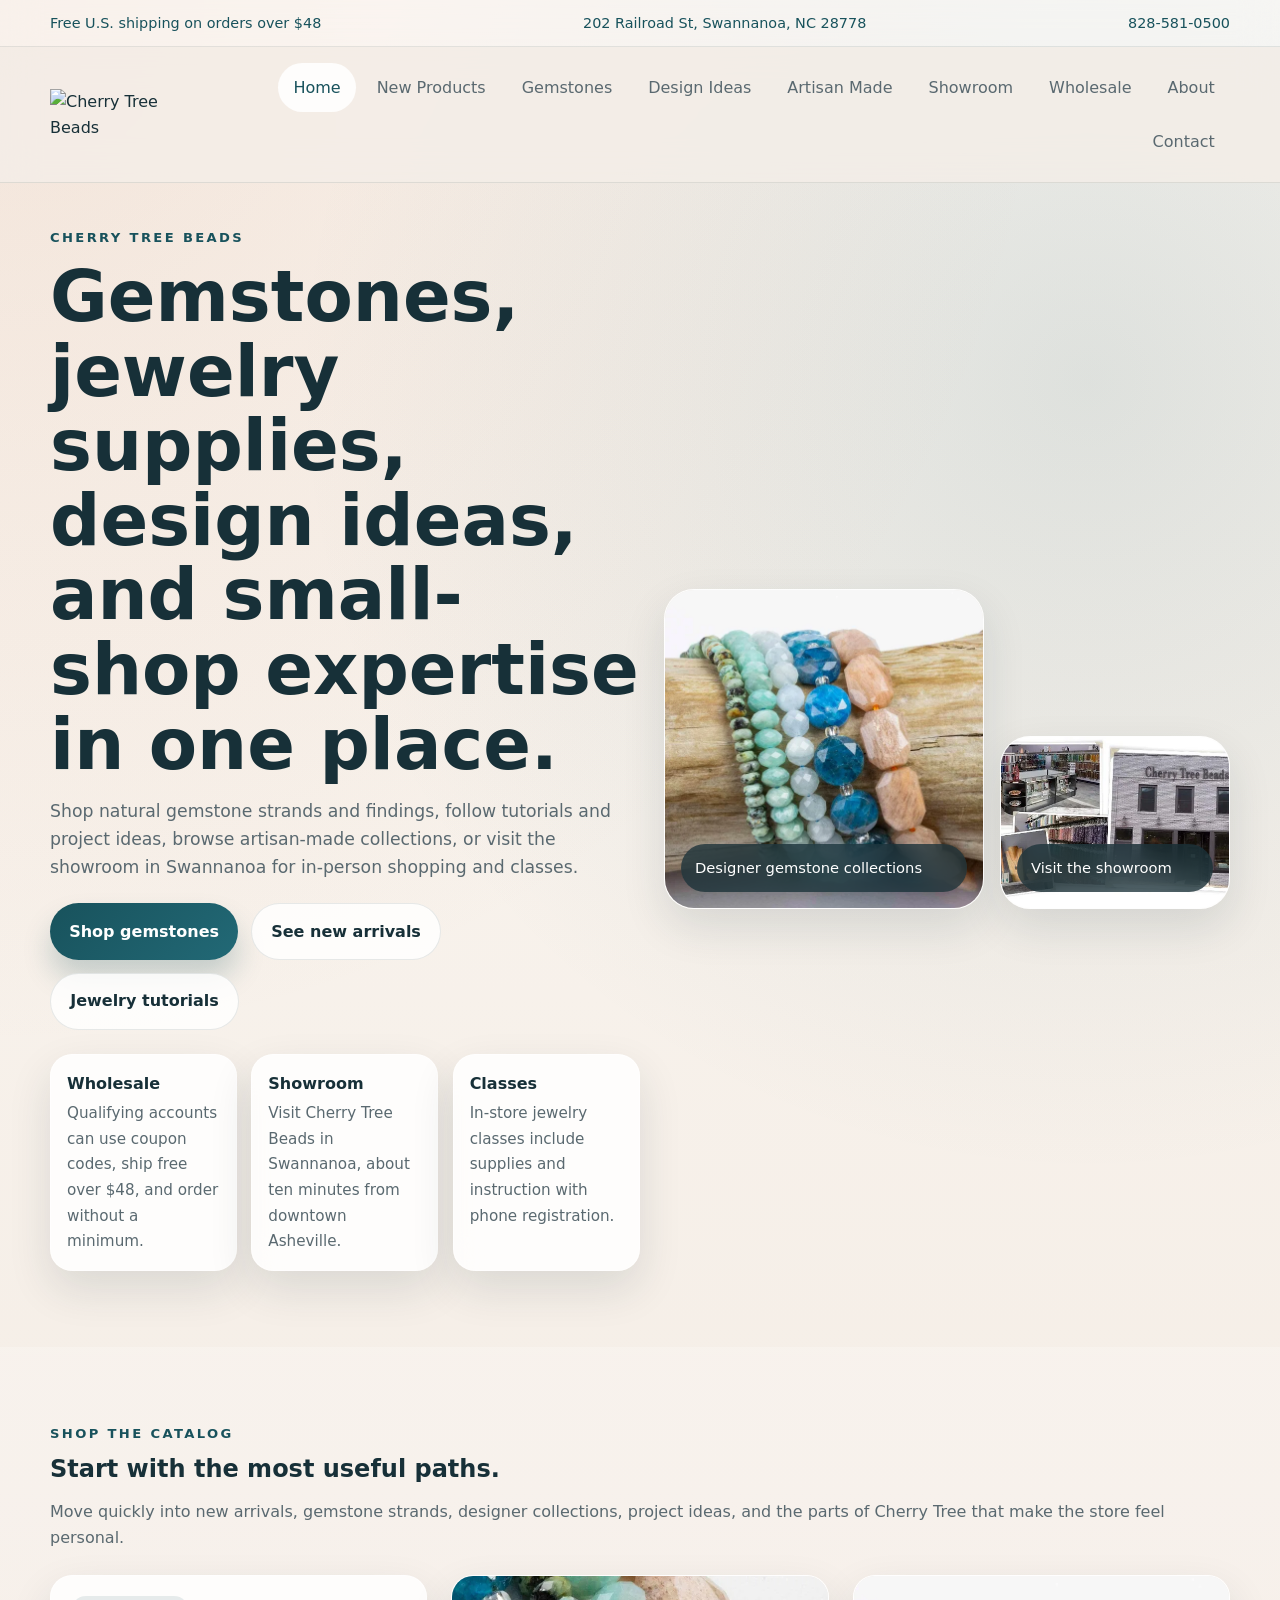
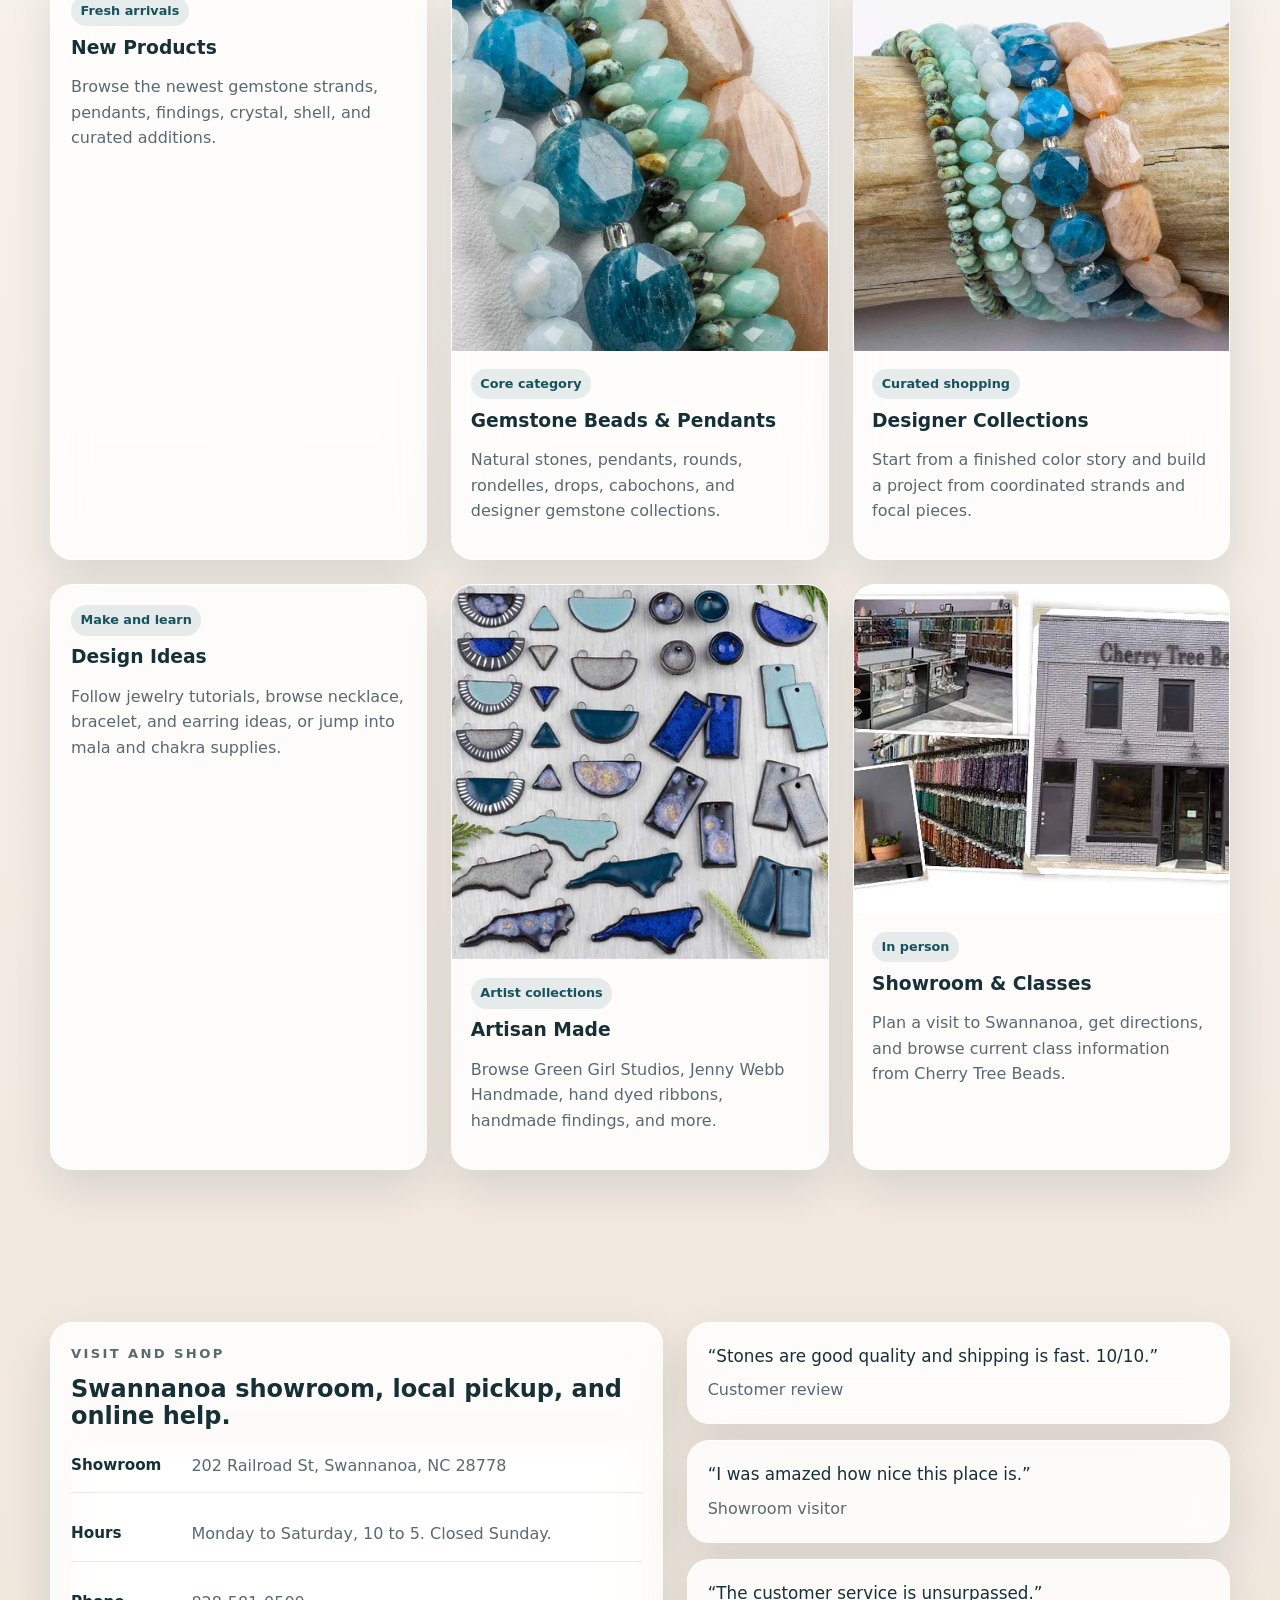
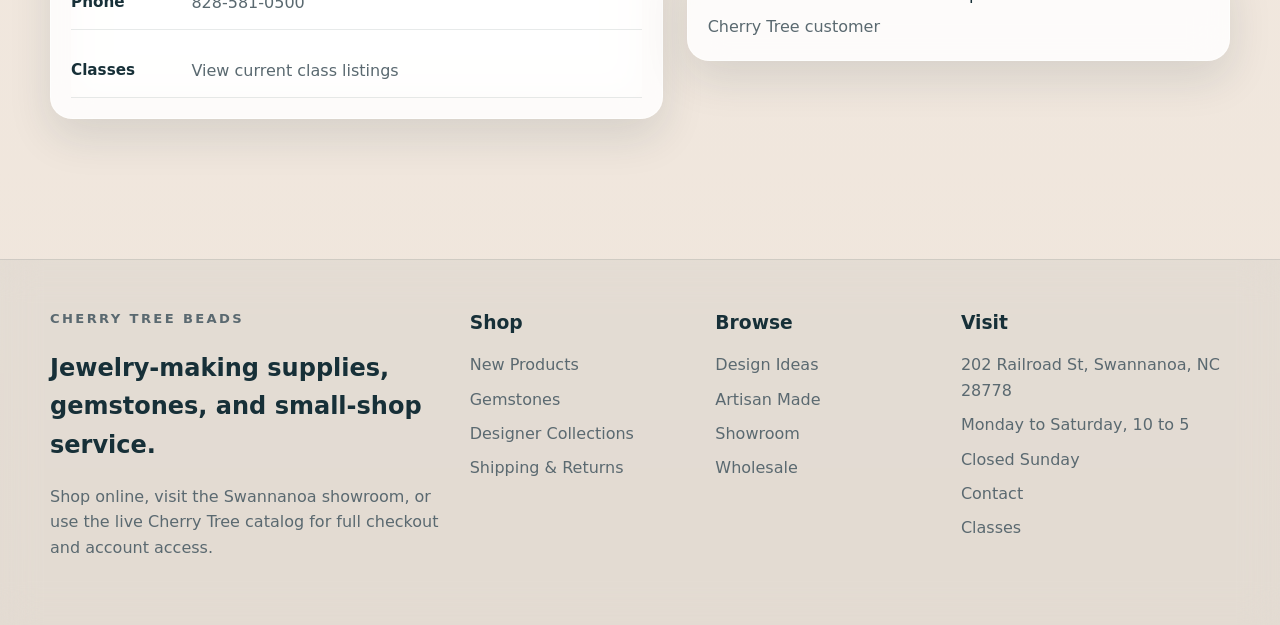
==== commit 4159cde9: "Update index.html" ====
--- a/index.html
+++ b/index.html
@@ -24,12 +24,14 @@
   <header class="site-header">
     <div class="container header-inner">
       <a class="brand" href="index.html" aria-label="Cherry Tree Beads home">
-        <span class="brand-mark">CT</span>
-        <span class="brand-copy">
-          <strong>Cherry Tree Beads</strong>
-          <small>Gemstones, findings, tutorials, and artisan-made supplies</small>
-        </span>
-      </a>
+        <img
+        class="brand-logo"
+        src="assets/images/cherry-tree-brand.jpg"
+        alt="Cherry Tree Beads"
+        loading="eager"
+        decoding="async"
+      >
+    </a>
       <button class="menu-toggle" type="button" aria-expanded="false" aria-controls="site-nav">
         <span></span><span></span><span></span>
         <span class="sr-only">Toggle navigation</span>
@@ -356,4 +358,4 @@
     </div>
   </footer>
 </body>
-</html>+</html>
